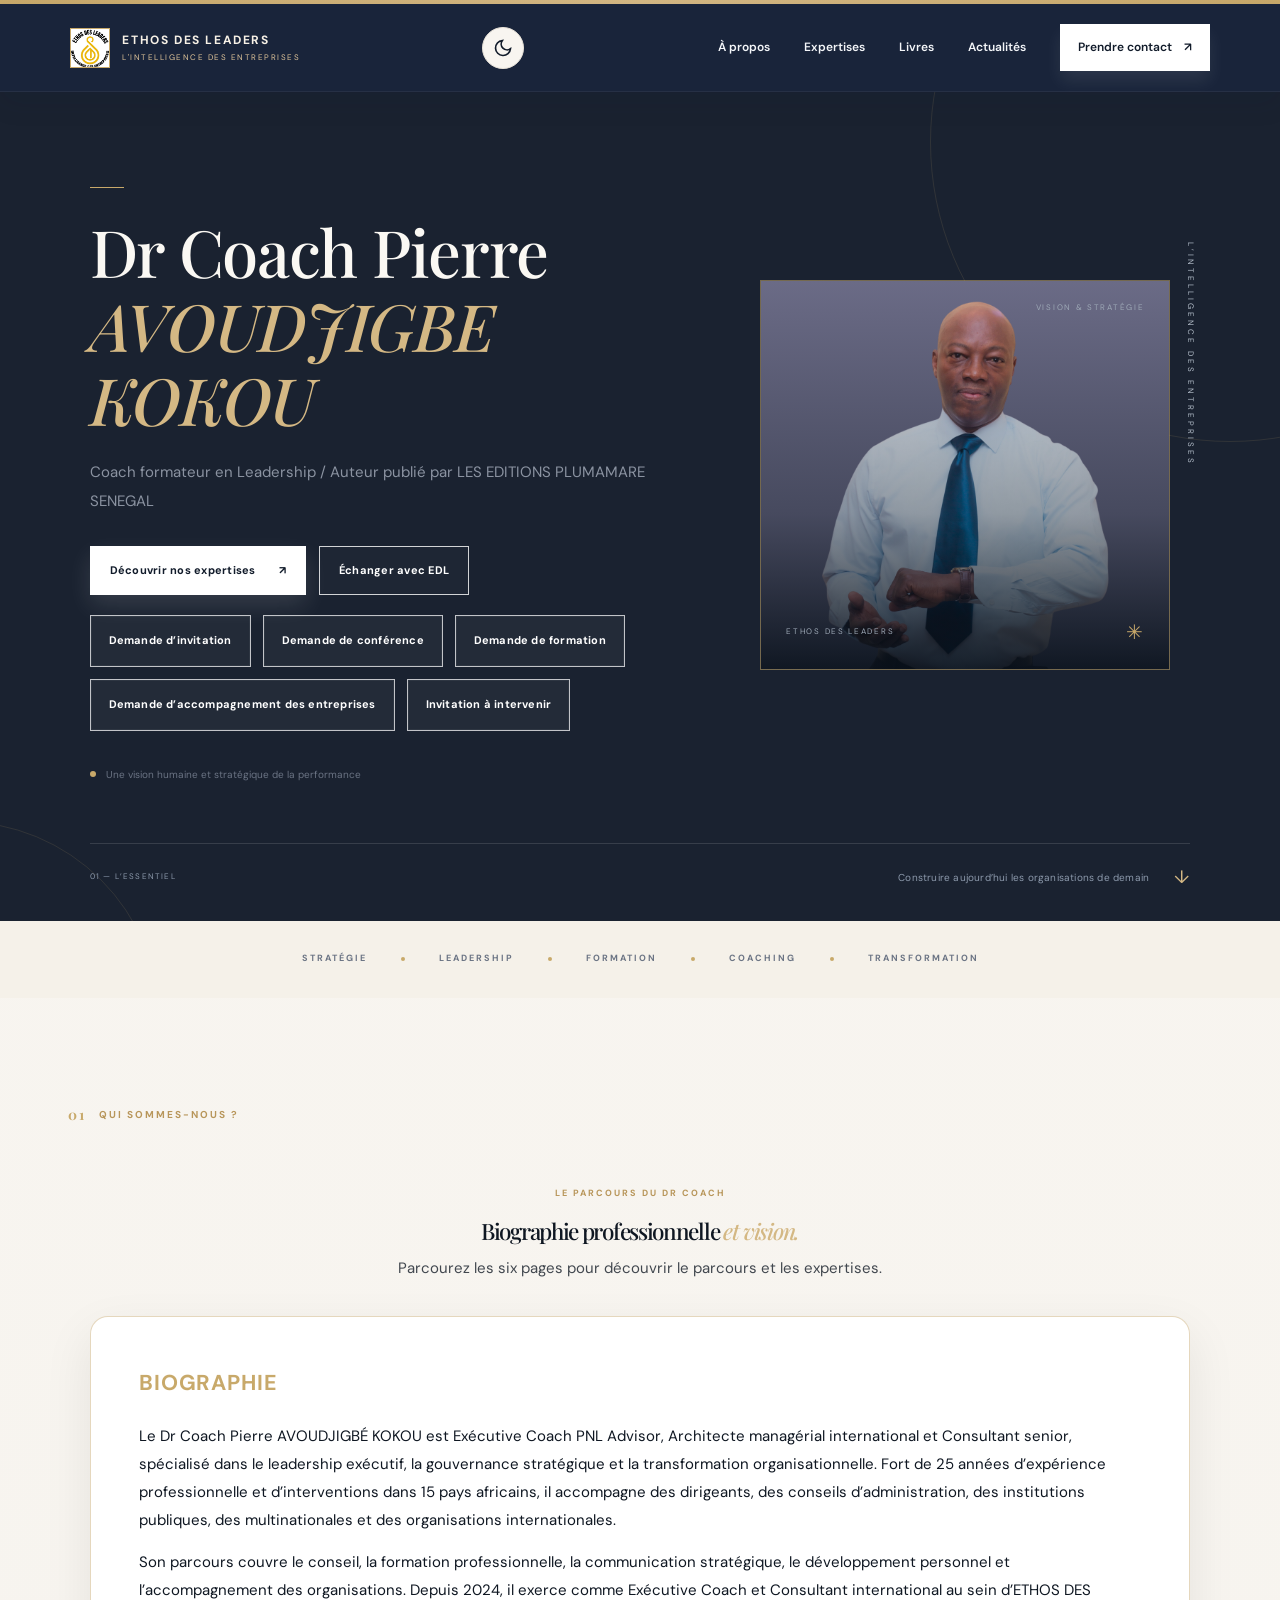
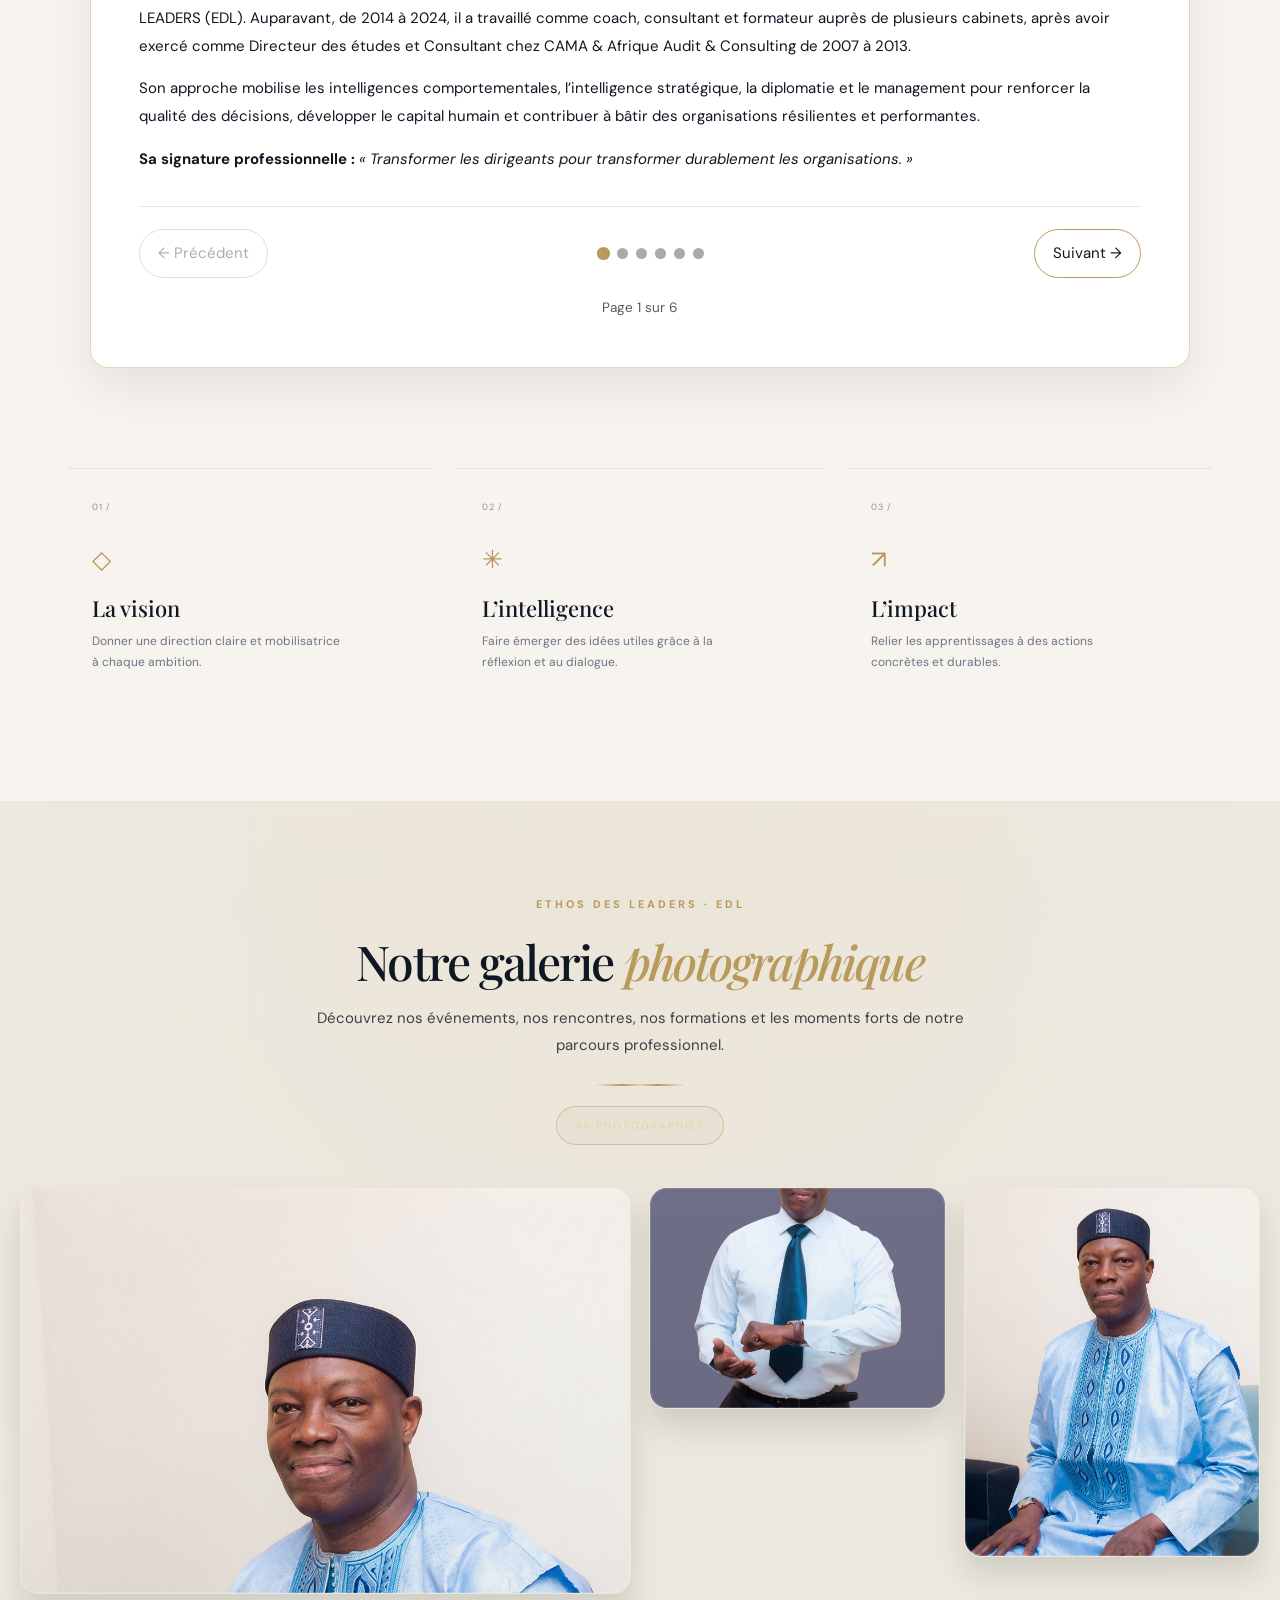
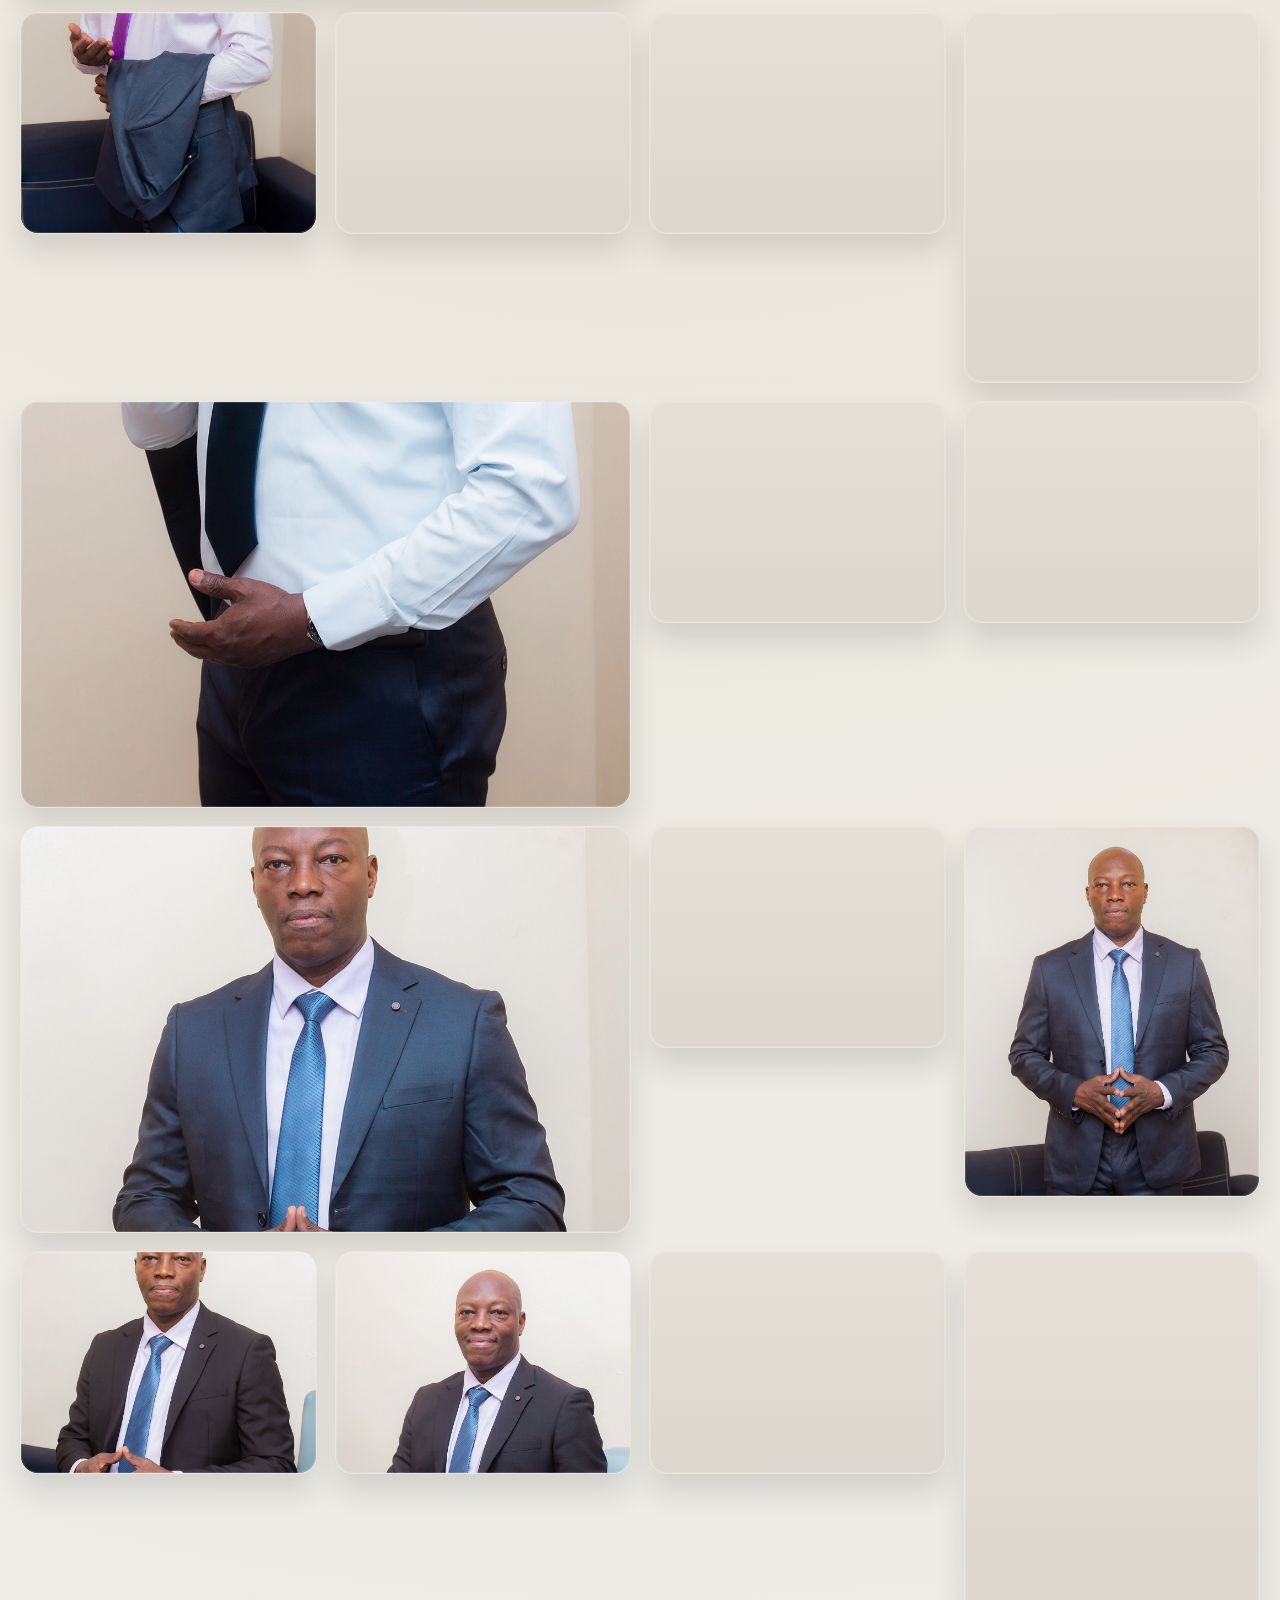
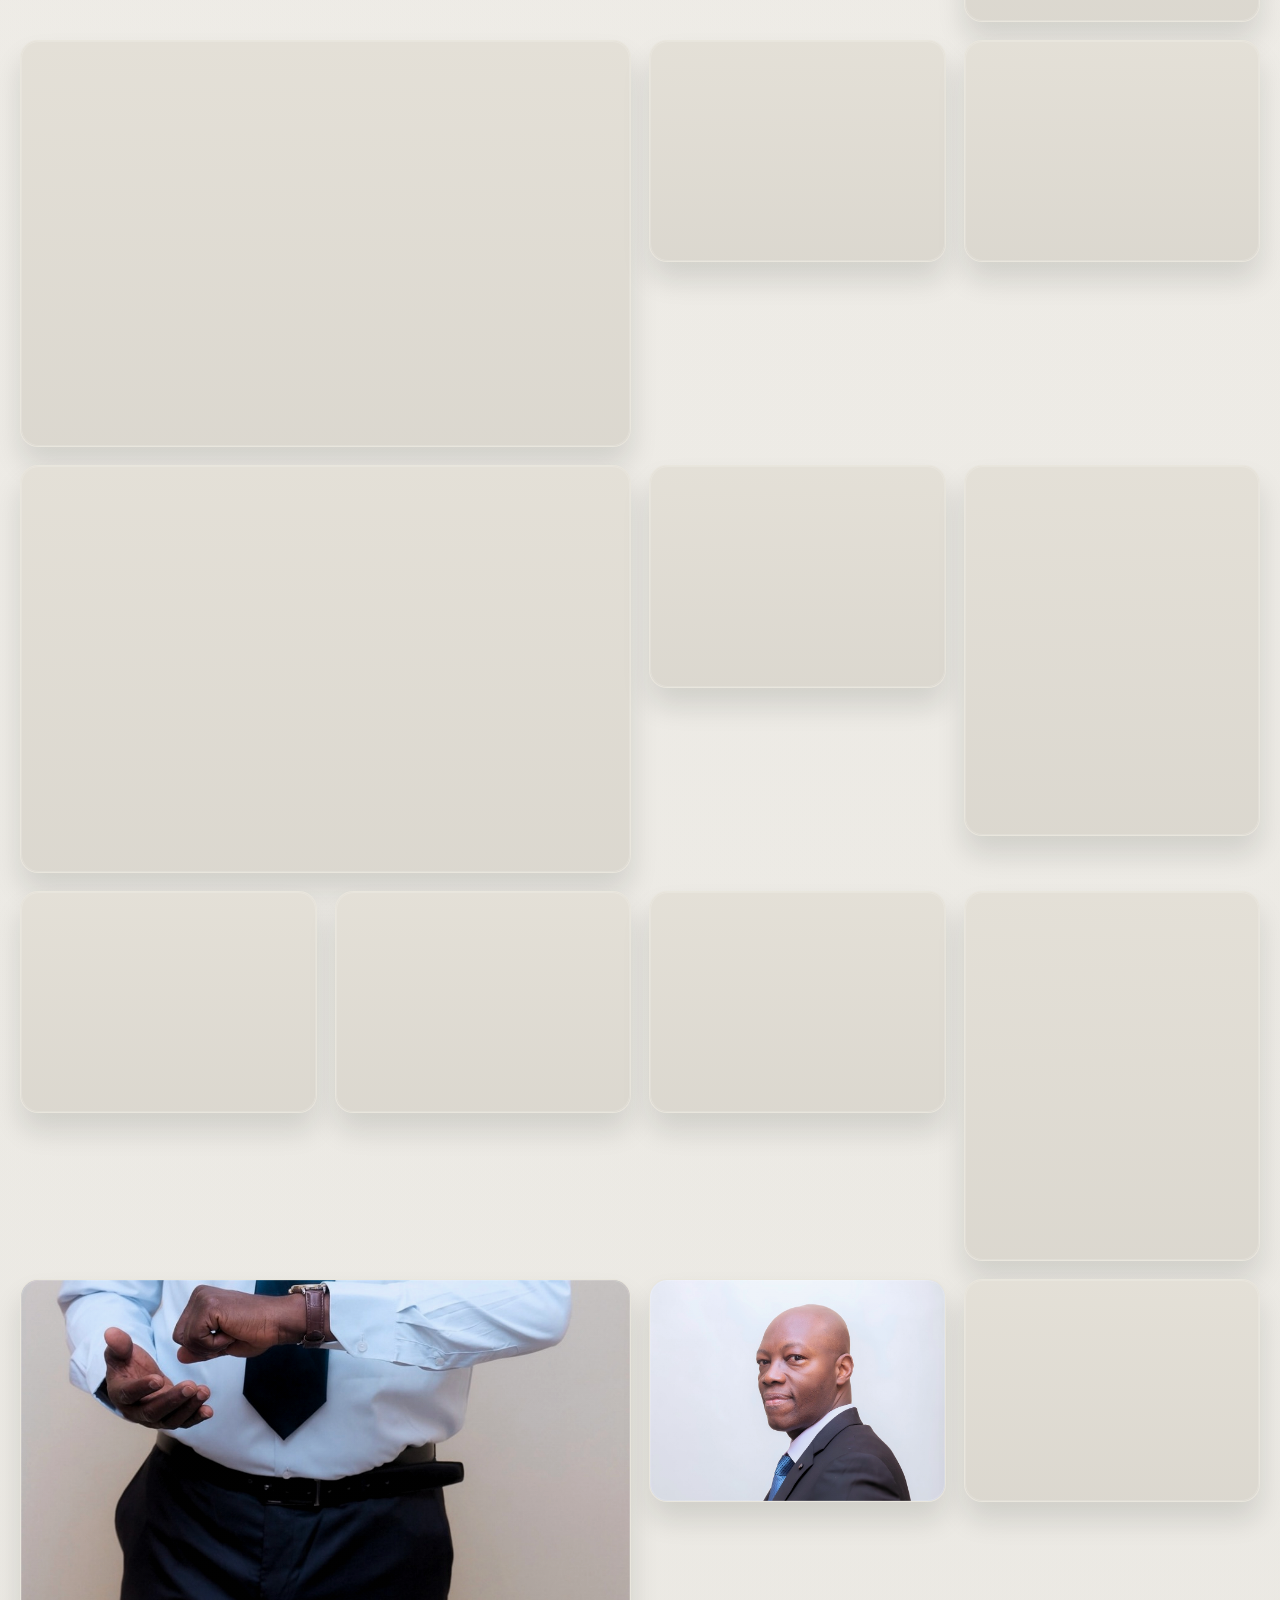
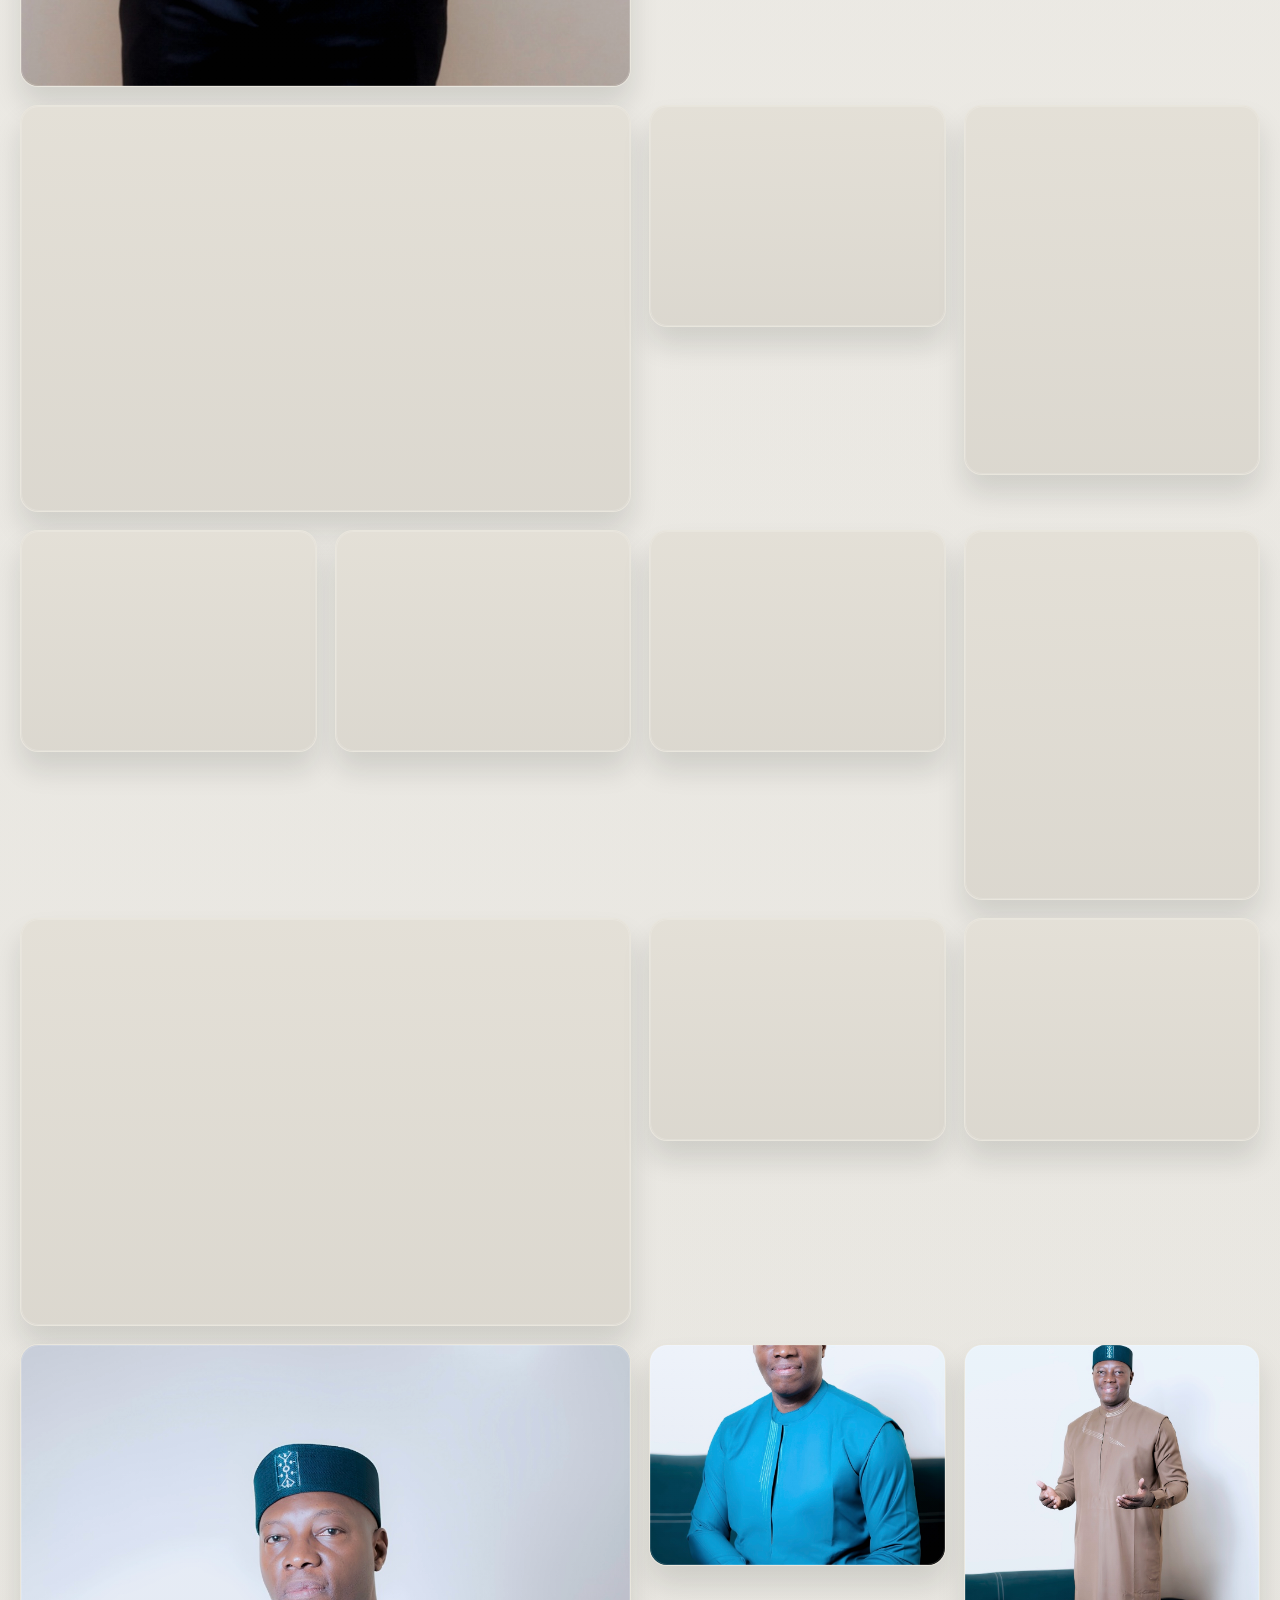
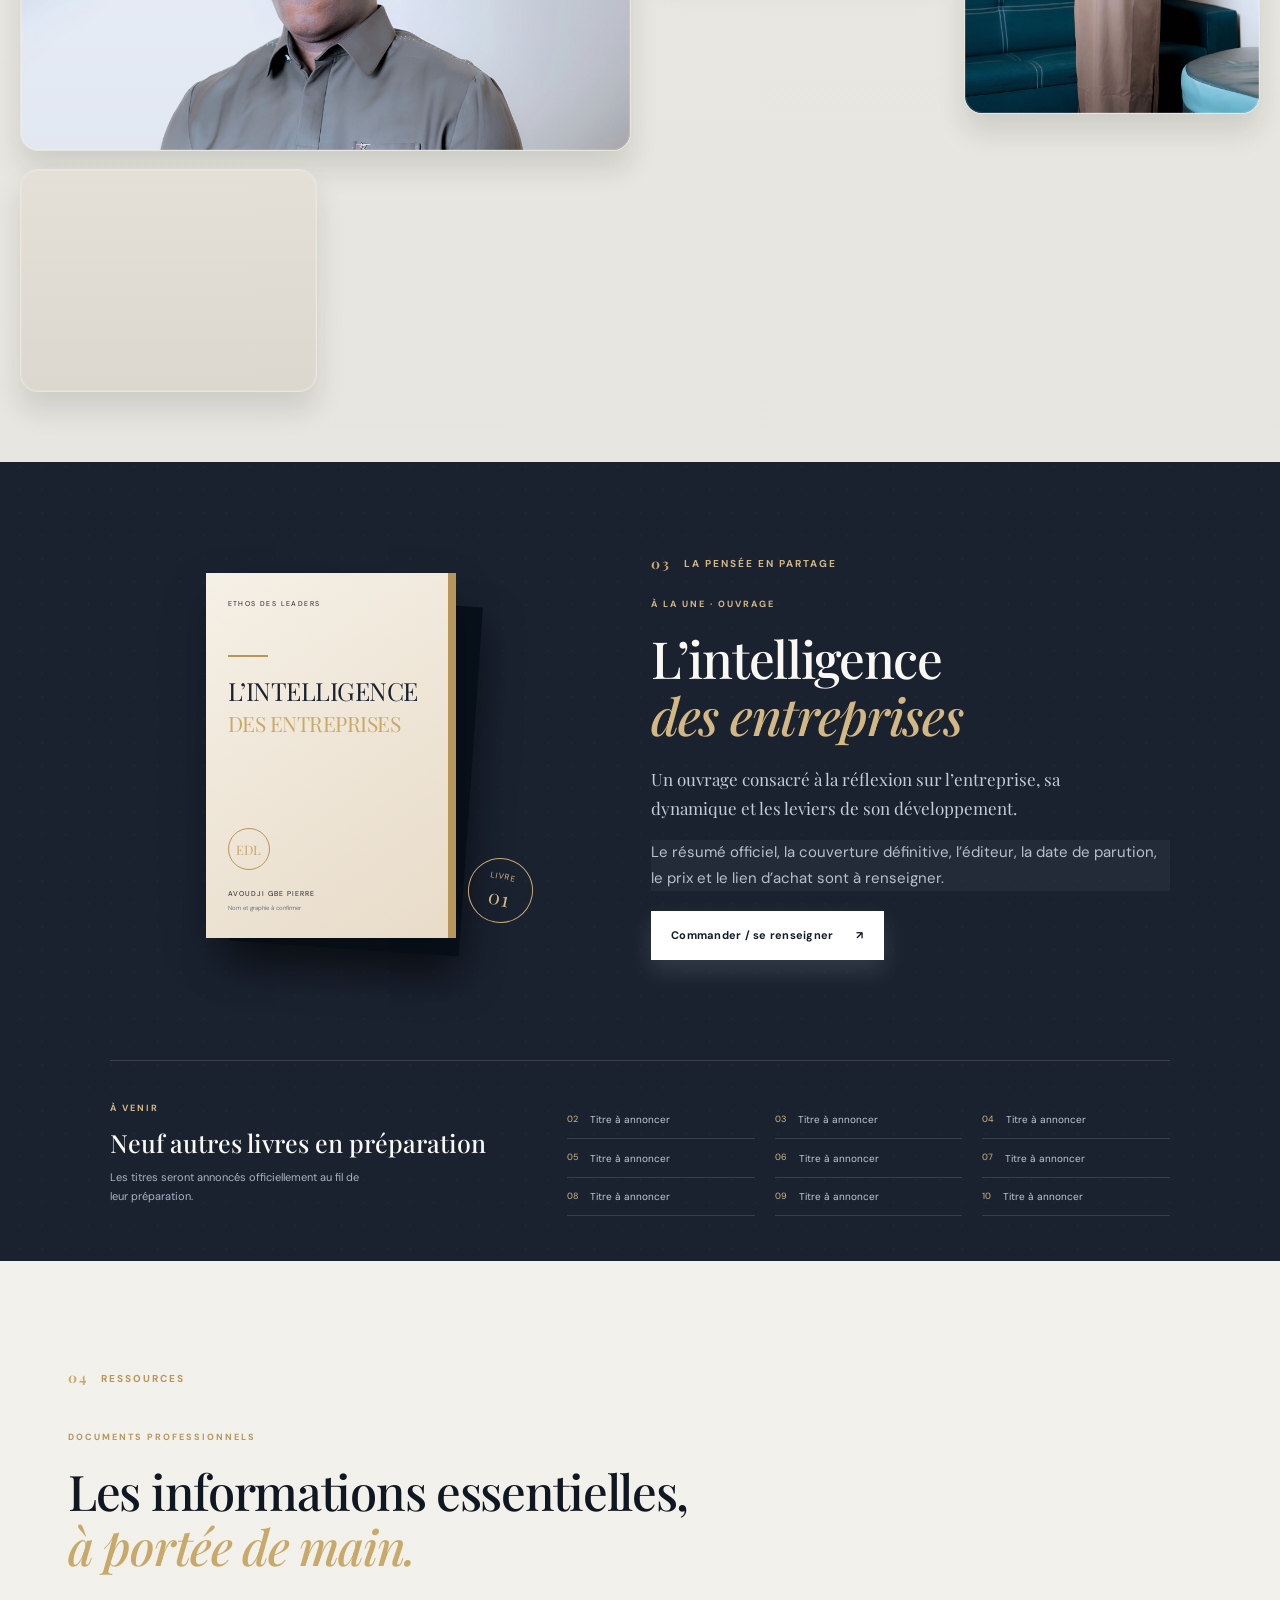
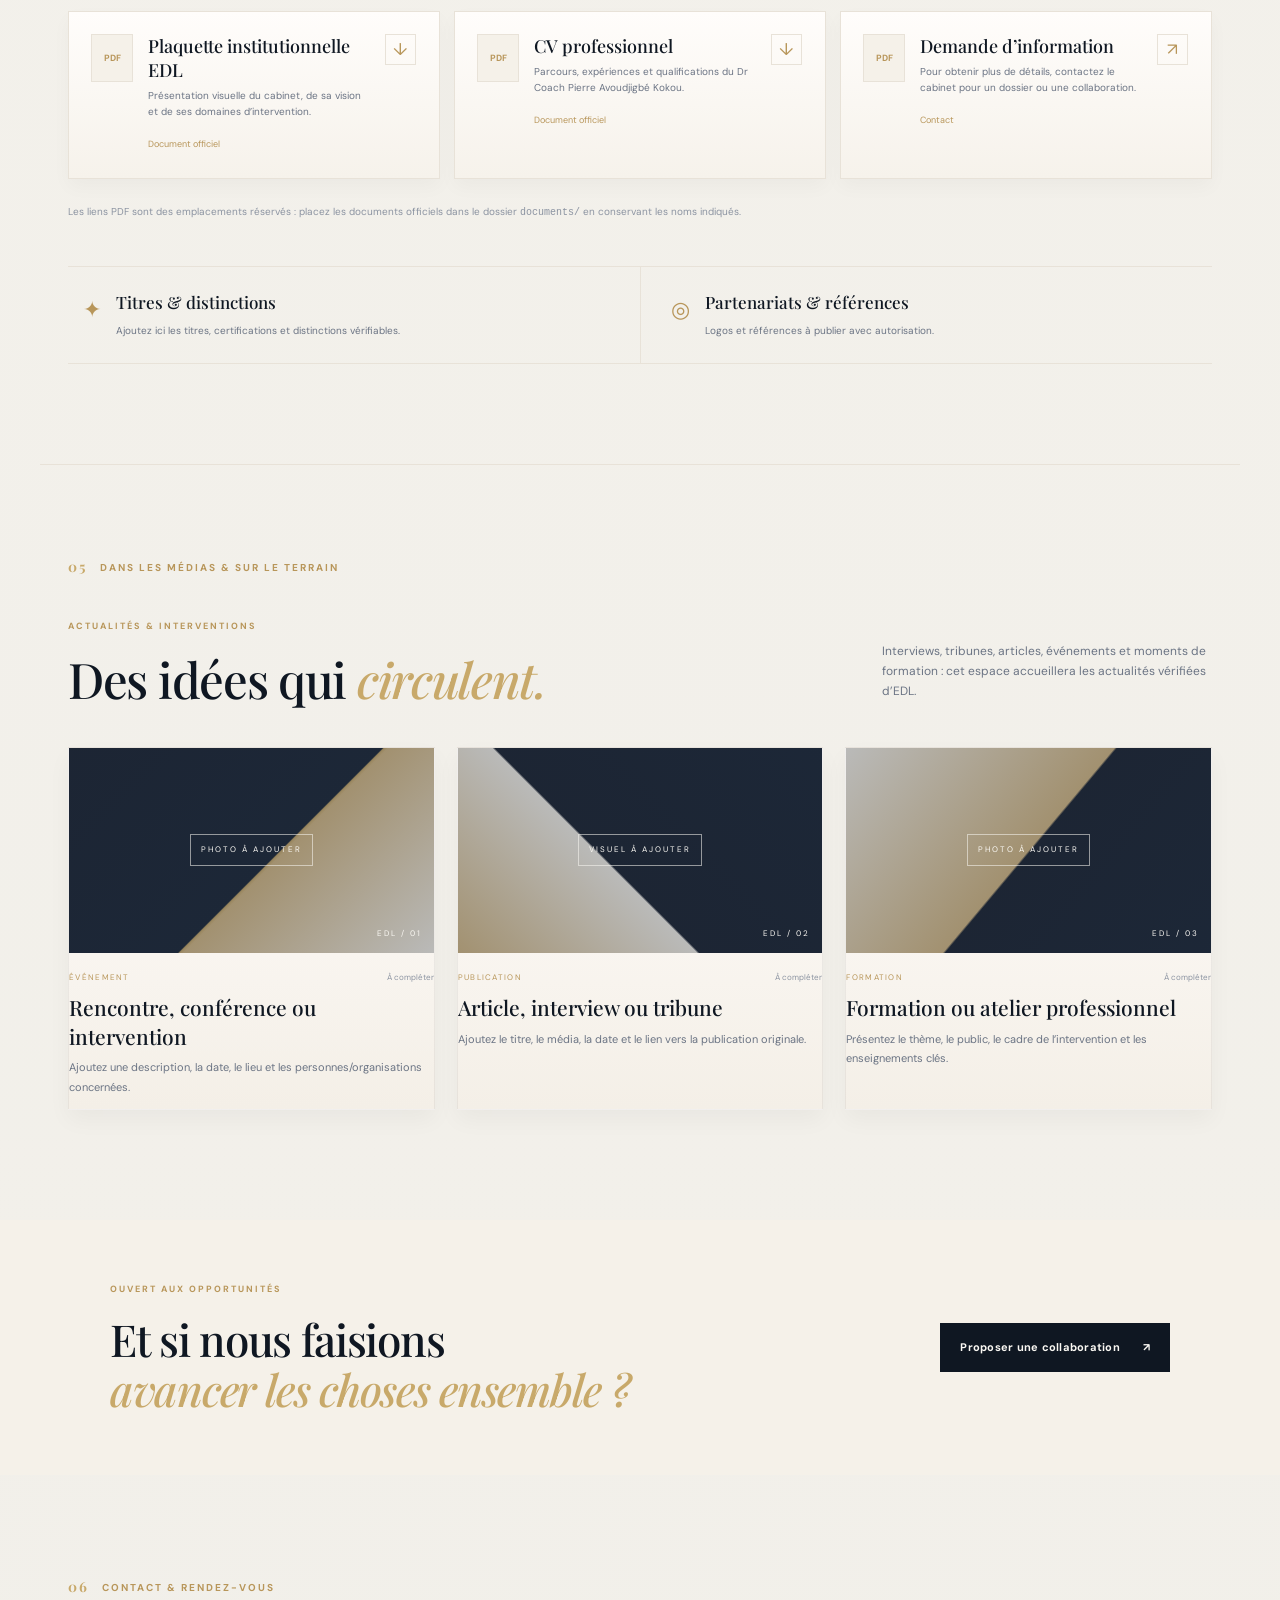
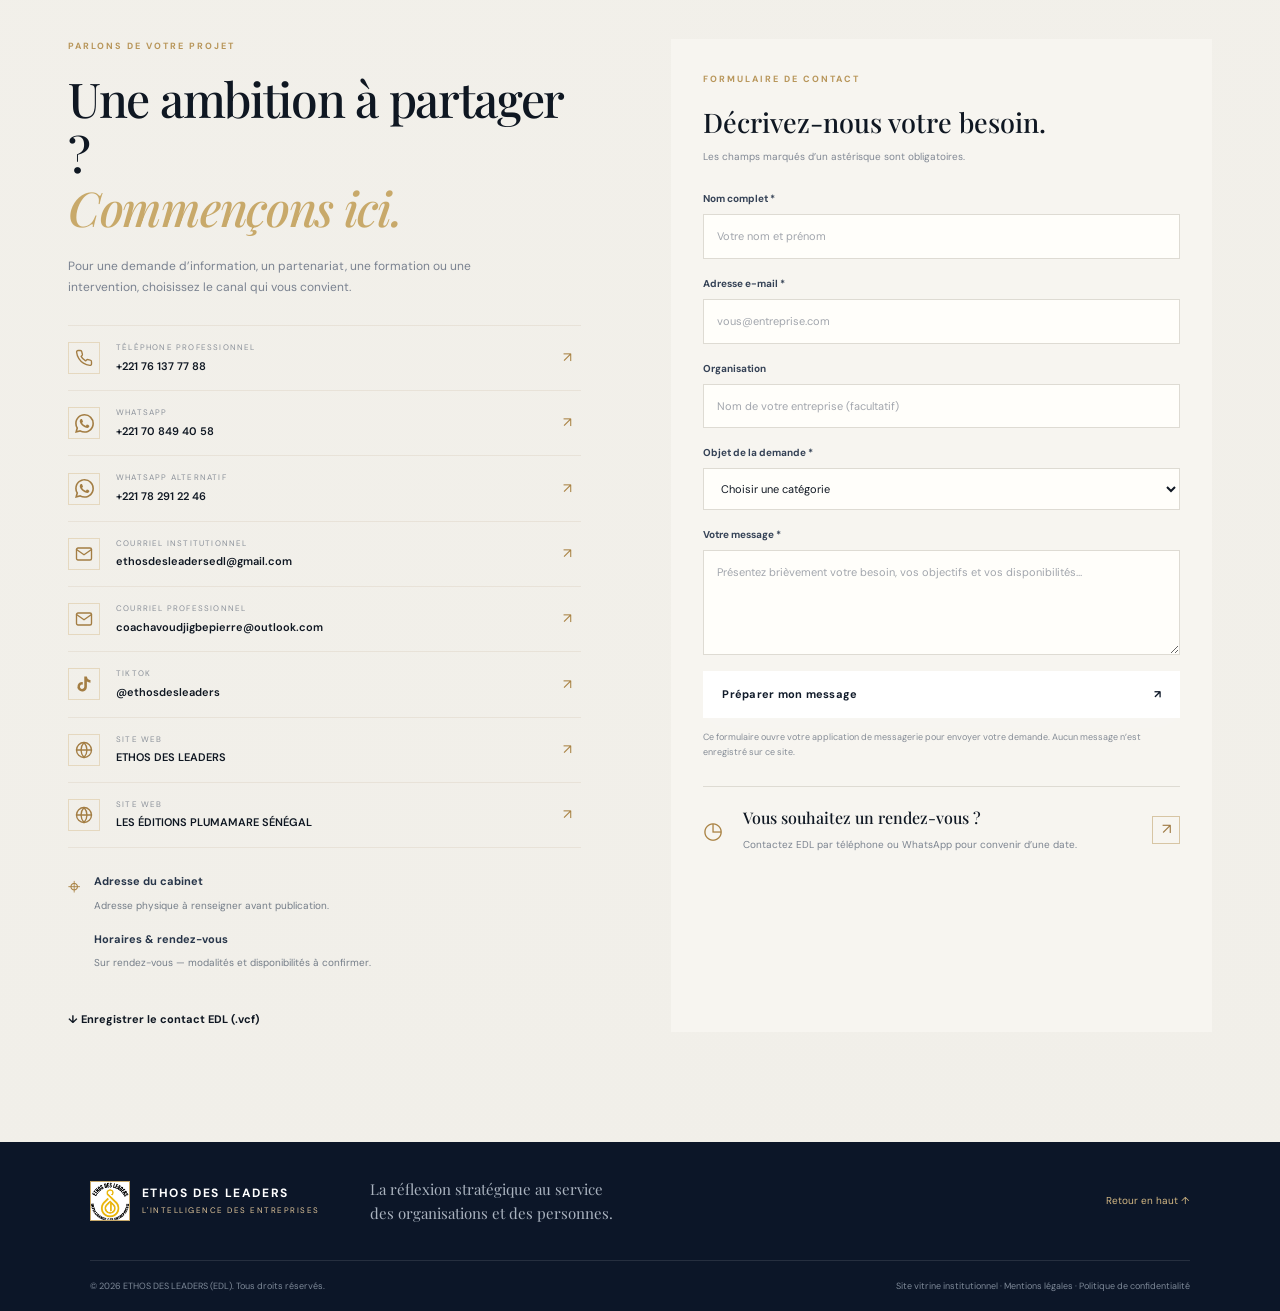
==== index.html @ b0e77e92 "Premier commit" ====
<!DOCTYPE html>
<html lang="fr">
<head>
  <meta charset="UTF-8">
  <meta name="viewport" content="width=device-width, initial-scale=1.0">
  <meta name="description" content="ETHOS DES LEADERS — L'Intelligence des Entreprises. Conseil stratégique, formation professionnelle, coaching leadership et accompagnement des organisations.">
  <meta name="theme-color" content="#101c32">
  <meta name="robots" content="index, follow">
  <link rel="canonical" href="https://ethosdesleaders.com/images/og-image.jpg">
  <title>ETHOS DES LEADERS | L'Intelligence des Entreprises</title>
  
  <!-- Open Graph -->
  <meta property="og:type" content="website">
  <meta property="og:url" content="https://ethosdeleaders.com/">
  <meta property="og:title" content="ETHOS DES LEADERS | L'Intelligence des Entreprises">
  <meta property="og:description" content="Conseil stratégique, formation, coaching leadership et transformation des organisations. Une vision humaine et stratégique de la performance.">
  <meta property="og:image" content="https://ethosdesleaders.com/images/og-image.jpg">
  <meta property="og:locale" content="fr_FR">
  <meta property="og:site_name" content="ETHOS DES LEADERS">
  
  <!-- Twitter Card -->
  <meta name="twitter:card" content="summary_large_image">
  <meta name="twitter:url" content="https://ethosdesleaders.com/">
  <meta name="twitter:title" content="ETHOS DES LEADERS | L'Intelligence des Entreprises">
  <meta name="twitter:description" content="Conseil stratégique, formation, coaching leadership et transformation des organisations.">
  <meta name="twitter:image" content="https://ethosdesleaders.com/images/og-image.jpg">
  
  <!-- JSON-LD Organization -->
  <script type="application/ld+json">
  {
    "@context": "https://schema.org",
    "@type": "ProfessionalService",
    "name": "ETHOS DES LEADERS",
    "alternateName": "EDL",
    "description": "Conseil stratégique, formation professionnelle, coaching leadership et accompagnement des organisations.",
    "url": "https://ethosdesleaders.com/",
    "logo": "https://ethosdesleaders.com/images/logo.png",
    "telephone": "+221761377788",
    "email": "ethosdesleadersedl@gmail.com",
    "address": {
      "@type": "PostalAddress",
      "addressCountry": "SN"
    },
    "sameAs": [
      "https://wa.me/221708494058",
      "https://wa.me/221782912246",
      "https://www.tiktok.com/@ethosdesleaders",
      "https://ethosdesleaders.com/",
      "https://plumamare.sn/"
    ],
    "priceRange": "€€",
    "serviceType": ["Conseil stratégique", "Formation professionnelle", "Coaching leadership", "Conférences"]
  }
  </script>
  
  <link rel="preconnect" href="https://fonts.googleapis.com">
  <link rel="preconnect" href="https://fonts.gstatic.com" crossorigin>
  <link href="https://fonts.googleapis.com/css2?family=DM+Sans:wght@400;500;600;700&family=Playfair+Display:wght@500;600;700&display=swap" rel="stylesheet">
  <link rel="stylesheet" href="style.css">
  <link rel="icon" type="image/svg+xml" href="data:image/svg+xml,<svg xmlns='http://www.w3.org/2000/svg' viewBox='0 0 100 100'><text y='.9em' font-size='90'>✳</text></svg>">
  <link rel="apple-touch-icon" href="images/apple-touch-icon.png">
  <link rel="manifest" href="manifest.json">
</head>
<body>
  <div class="topline"></div>
<header class="site-header">
    <a class="brand" href="#accueil" aria-label="ETHOS DES LEADERS, accueil">
      <span class="brand-mark" aria-hidden="true">
        <img src="images/imege 2.jpeg" alt="ETHOS DES LEADERS Logo" class="brand-logo">
      </span>
      <span class="brand-copy"><strong>ETHOS DES LEADERS</strong><small>L'INTELLIGENCE DES ENTREPRISES</small></span>
    </a>
    <button class="theme-toggle" id="themeToggle" aria-label="Activer le mode sombre" aria-pressed="false" title="Changer de thème">
      <svg class="icon-sun" width="20" height="20" viewBox="0 0 24 24" fill="none" stroke="currentColor" stroke-width="2" aria-hidden="true"><circle cx="12" cy="12" r="5"/><path d="M12 1v2M12 21v2M4.22 4.22l1.42 1.42M18.36 18.36l1.42 1.42M1 12h2M21 12h2M4.22 19.78l1.42-1.42M18.36 5.64l1.42-1.42"/></svg>
      <svg class="icon-moon" width="20" height="20" viewBox="0 0 24 24" fill="none" stroke="currentColor" stroke-width="2" aria-hidden="true"><path d="M21 12.79A9 9 0 1 1 11.21 3 7 7 0 0 0 21 12.79z"/></svg>
    </button>
    <button class="menu-toggle" id="menuToggle" aria-label="Ouvrir le menu" aria-expanded="false"><span></span><span></span><span></span></button>
    <nav class="main-nav" id="mainNav">
      <a href="#apropos">À propos</a><a href="#expertises">Expertises</a><a href="#livres">Livres</a><a href="#actualites">Actualités</a><a href="#contact" class="nav-cta">Prendre contact <span>↗</span></a>
    </nav>
  </header>

  <main>
    <section class="hero" id="accueil">
      <div class="hero-orb orb-one"></div><div class="hero-orb orb-two"></div>
      <div class="hero-grid">
        <div class="hero-copy reveal">
          <div class="eyebrow"><span class="eyebrow-line"></span></div>
          <h1>Dr Coach Pierre<br><em>AVOUDJIGBE KOKOU </em></h1>
          <p class="hero-intro">Coach formateur en Leadership / Auteur publié par LES EDITIONS PLUMAMARE SENEGAL</p>
          <div class="hero-actions">
            <a class="button button-gold" href="#expertises">Découvrir nos expertises <span>↗</span></a>
            <a class="button button-outline" href="#contact">Échanger avec EDL</a>
          </div>
          <div class="request-actions" aria-label="Demandes rapides">
            <a class="request-chip" href="#contact" data-inquiry="Demande d’invitation">Demande d’invitation</a>
            <a class="request-chip" href="#contact" data-inquiry="Demande de conférence">Demande de conférence</a>
            <a class="request-chip" href="#contact" data-inquiry="Demande de formation">Demande de formation</a>
            <a class="request-chip" href="#contact" data-inquiry="Demande d’accompagnement des entreprises">Demande d’accompagnement des entreprises</a>
            <a class="request-chip" href="#contact" data-inquiry="Invitation à intervenir lors d’un événement">Invitation à intervenir</a>
          </div>
          <div class="hero-note"><span class="note-dot"></span> Une vision humaine et stratégique de la performance</div>
        </div>
        <div class="hero-visual reveal">
          <div class="visual-frame">
            <div class="visual-top"><span></span><span>VISION & STRATÉGIE</span></div>
            <img src="images/hero-portrait.jpg" alt="Dr Coach Pierre AVOUDJIGBE KOKOU" class="visual-image-full" loading="lazy">
            <div class="visual-overlay">
              
            </div>
            <div class="visual-bottom"><span>ETHOS DES LEADERS</span><span class="gold-star">✳</span></div>
          </div>
          </div>
          <div class="visual-caption">L’INTELLIGENCE DES ENTREPRISES</div>
        </div>
      </div>
      <div class="hero-footer"><span>01 — L’ESSENTIEL</span><span>Construire aujourd’hui les organisations de demain</span><a href="#apropos" aria-label="Défiler vers À propos">↓</a></div>
    </section>

    <section class="trust-strip" aria-label="Domaines d'intervention">
      <span>STRATÉGIE</span><i></i><span>LEADERSHIP</span><i></i><span>FORMATION</span><i></i><span>COACHING</span><i></i><span>TRANSFORMATION</span>
    </section>

    
<div id="expertises" aria-hidden="true"></div>
    <section class="section about-section" id="apropos">

  <div class="section-kicker">
    <span>01</span> QUI SOMMES-NOUS ?
  </div>

  <div class="bio-carousel-wrap">

    <div class="bio-carousel-heading">
      <p class="overline">LE PARCOURS DU DR COACH</p>
      <h2>Biographie professionnelle <em>et vision.</em></h2>
      <p>Parcourez les six pages pour découvrir le parcours et les expertises.</p>
    </div>

    <div class="bio-carousel">

      <div class="bio-slides" id="bioSlides">

        <!-- PAGE 1 : BIOGRAPHIE -->
        <article class="bio-page active">

          <h3>BIOGRAPHIE</h3>

          <p>
            Le Dr Coach Pierre AVOUDJIGBÉ KOKOU est Exécutive Coach PNL Advisor,
            Architecte managérial international et Consultant senior, spécialisé
            dans le leadership exécutif, la gouvernance stratégique et la
            transformation organisationnelle. Fort de 25 années d’expérience
            professionnelle et d’interventions dans 15 pays africains, il
            accompagne des dirigeants, des conseils d’administration, des
            institutions publiques, des multinationales et des organisations
            internationales.
          </p>

          <p>
            Son parcours couvre le conseil, la formation professionnelle,
            la communication stratégique, le développement personnel et
            l’accompagnement des organisations. Depuis 2024, il exerce comme
            Exécutive Coach et Consultant international au sein d’ETHOS DES
            LEADERS (EDL). Auparavant, de 2014 à 2024, il a travaillé comme
            coach, consultant et formateur auprès de plusieurs cabinets,
            après avoir exercé comme Directeur des études et Consultant chez
            CAMA &amp; Afrique Audit &amp; Consulting de 2007 à 2013.
          </p>

          <p>
            Son approche mobilise les intelligences comportementales,
            l’intelligence stratégique, la diplomatie et le management pour
            renforcer la qualité des décisions, développer le capital humain
            et contribuer à bâtir des organisations résilientes et performantes.
          </p>

          <p>
            <strong>Sa signature professionnelle :</strong>
            <em>« Transformer les dirigeants pour transformer durablement les organisations. »</em>
          </p>

        </article>

        <!-- PAGE 2 : PARCOURS ET VISION -->
        <article class="bio-page" hidden>

          <h3> PARCOURS ET VISION</h3>

          <p>
            <strong>Parcours :</strong> conseil et intelligence des organisations
            (2001–2014) ; coaching, consulting et formation (2014–2024) ;
            Executive Coaching et conseil international chez EDL depuis 2024.
          </p>

          <p>
            <strong>Vision :</strong> contribuer à faire émerger des dirigeants
            et des organisations SMART, résilientes et performantes, capables
            de mobiliser l’intelligence humaine et stratégique au service
            d’une transformation durable.
          </p>

          <p>
            <strong>Mission :</strong> accompagner les dirigeants et les
            organisations par le coaching, la formation et le conseil afin
            de développer le leadership, la qualité des décisions, la cohésion
            collective et l’excellence opérationnelle.
          </p>

        </article>

        <!-- PAGE 3 : TITRES ET FORMATIONS -->
        <article class="bio-page" hidden>

          <h3>TITRES, FORMATIONS ET DISTINCTIONS</h3>

          <ul>
            <li>Docteur Honoris Causa en Diplomatie et Relations internationales.</li>
            <li>Coach PNL certifié ITCA — Praticien PNL, Classic Code et New Code.</li>
            <li>Licence professionnelle en coaching.</li>
            <li>Formation avancée en Coaching scientifique (CACMES Afrique).</li>
            <li>Formation en Personal Branding et Executive Image.</li>
            <li>Perfectionnement continu en leadership, diplomatie, communication,
              psychologie, management et accompagnement des organisations.</li>
          </ul>

        </article>

        <!-- PAGE 4 : IDENTITÉ EDL -->
        <article class="bio-page" hidden>

          <h3>IDENTITÉ INSTITUTIONNELLE EDL</h3>

          <p>
            <strong>Nom officiel :</strong> ETHOS DES LEADERS (EDL).
          </p>

          <p>
            <strong>Slogan :</strong> « L’Intelligence des Entreprises ».
          </p>

          <p>
            <strong>Positionnement :</strong> cabinet de coaching, de formation
            et d’accompagnement stratégique intervenant sur le leadership
            exécutif, la gouvernance, la transformation organisationnelle,
            la communication d’influence et le développement du capital humain.
          </p>

        </article>

        <!-- PAGE 5 : EXPERTISES -->
        <article class="bio-page" hidden>

          <h3>EXPERTISES, FORMATIONS ET COACHINGS</h3>

          <div class="expertises-list">
            <span>IDENTIA</span>
            <span>OMEGA</span>
            <span>ORION</span>
            <span>PHÉNIX</span>
            <span>EMPATHIA</span>
            <span>EQUINOX</span>
            <span>DIPLOMATIA</span>
            <span>ELOQUENCIA</span>
            <span>ACCUEILIA</span>
            <span>TITAN</span>
            <span>TALENTIA</span>
            <span>SYNERGIA</span>
            <span>TRIBUS</span>
            <span>AURORA</span>
            <span>NOVA</span>
            <span>EXPERIA</span>
            <span>MEDIAX</span>
            <span>PRESTANCIA</span>
            <span>CEREMONIA</span>
            <span>VISIONA</span>
            <span>ETHICA</span>
          </div>

          <p class="small-note">
            TRIBUS : Capital de Cohésion — du Team Building au Team Built !
          </p>

        </article>

        <!-- PAGE 6 : OUVRAGES -->
        <article class="bio-page" hidden>

          <h3>OUVRAGES</h3>

          <p>
            <strong>Ouvrage principal annoncé :</strong>
            « L’Intelligence des entreprises ».
          </p>

          <p>
            Cette rubrique pourra présenter la couverture du livre,
            son résumé, son sommaire, son éditeur, son ISBN, sa date
            de publication et son lien de commande.
          </p>

        </article>

      </div>

      <!-- NAVIGATION ENTRE LES PAGES -->
      <div class="bio-navigation">

        <button
          class="bio-nav-button"
          type="button"
          id="bioPrev"
          disabled>
          ← Précédent
        </button>

        <div
          class="bio-pagination"
          id="bioDots"
          aria-label="Choisir une page">
        </div>

        <button
          class="bio-nav-button bio-next"
          type="button"
          id="bioNext">
          Suivant →
        </button>

      </div>

      <p
        class="bio-page-count"
        id="bioPageCount"
        aria-live="polite">
        Page 1 sur 6
      </p>

    </div>
  </div>

  <!-- STYLE DE LA BIOGRAPHIE -->
  <style>
    .bio-carousel-wrap {
      width: 100%;
      max-width: 1100px;
      margin: 0 auto;
      padding: 20px 0;
    }

    .bio-carousel-heading {
      text-align: center;
      max-width: 760px;
      margin: 0 auto 34px;
    }

    .bio-carousel-heading h2 {
      margin: 10px 0 12px;
    }

    .bio-carousel-heading > p:last-child {
      opacity: 0.78;
    }

    .bio-carousel {
      width: 100%;
      box-sizing: border-box;
      border: 1px solid rgba(190, 155, 91, 0.4);
      border-radius: 18px;
      padding: clamp(22px, 4vw, 48px);
      background: var(--card-bg, #fff);
      box-shadow: 0 18px 50px rgba(0, 0, 0, 0.08);
    }

    .bio-slides {
      min-height: 250px;
    }

    .bio-page[hidden] {
      display: none !important;
    }

    .bio-page h3 {
      margin: 0 0 22px;
      color: var(--gold, #b99a5d);
      font-size: clamp(1.05rem, 2vw, 1.35rem);
      letter-spacing: 0.04em;
    }

    .bio-page p,
    .bio-page li {
      line-height: 1.85;
    }

    .bio-page ul {
      padding-left: 1.4rem;
    }

    .bio-page .expertises-list {
      display: flex;
      flex-wrap: wrap;
      gap: 10px;
      margin: 18px 0;
    }

    .bio-page .expertises-list span {
      padding: 8px 12px;
      border: 1px solid rgba(190, 155, 91, 0.4);
      border-radius: 30px;
      font-size: 0.85rem;
    }

    .bio-page .small-note {
      font-size: 0.9rem;
      opacity: 0.8;
    }

    .bio-navigation {
      display: flex;
      align-items: center;
      justify-content: space-between;
      gap: 16px;
      margin-top: 32px;
      padding-top: 22px;
      border-top: 1px solid rgba(190, 155, 91, 0.25);
    }

    .bio-nav-button {
      border: 1px solid #b99a5d;
      border-radius: 30px;
      padding: 11px 18px;
      background: transparent;
      color: inherit;
      font: inherit;
      cursor: pointer;
      white-space: nowrap;
    }

    .bio-nav-button:hover {
      background: rgba(190, 155, 91, 0.12);
    }

    .bio-nav-button:disabled {
      opacity: 0.35;
      cursor: not-allowed;
    }

    .bio-pagination {
      display: flex;
      justify-content: center;
      gap: 8px;
      flex-wrap: wrap;
    }

    .bio-dot {
      width: 11px;
      height: 11px;
      border: 0;
      border-radius: 50%;
      padding: 0;
      background: #aaa;
      cursor: pointer;
    }

    .bio-dot.active {
      background: #b99a5d;
      transform: scale(1.2);
    }

    .bio-page-count {
      text-align: center;
      font-size: 0.85rem;
      opacity: 0.7;
      margin: 18px 0 0;
    }

    @media (max-width: 600px) {
      .bio-navigation {
        flex-wrap: wrap;
        justify-content: center;
      }

      .bio-pagination {
        order: -1;
        width: 100%;
      }

      .bio-nav-button {
        flex: 1;
      }

      .bio-slides {
        min-height: 0;
      }
    }
  </style>

  <!-- FONCTIONNEMENT DES SIX PAGES -->
  <script>
    (() => {
      const container = document.getElementById("bioSlides");

      if (!container || container.dataset.carouselReady === "true") {
        return;
      }

      container.dataset.carouselReady = "true";

      const pages = Array.from(
        container.querySelectorAll(".bio-page")
      );

      const prev = document.getElementById("bioPrev");
      const next = document.getElementById("bioNext");
      const dots = document.getElementById("bioDots");
      const counter = document.getElementById("bioPageCount");

      if (!pages.length || !prev || !next || !dots || !counter) {
        return;
      }

      let current = 0;

      const dotButtons = pages.map((page, index) => {
        const dot = document.createElement("button");

        dot.type = "button";
        dot.className = "bio-dot";
        dot.setAttribute(
          "aria-label",
          "Afficher la page " + (index + 1)
        );

        dot.addEventListener("click", () => {
          showPage(index);
        });

        dots.appendChild(dot);

        return dot;
      });

      function showPage(index) {
        current = Math.max(
          0,
          Math.min(index, pages.length - 1)
        );

        pages.forEach((page, i) => {
          const active = i === current;

          page.hidden = !active;
          page.classList.toggle("active", active);
        });

        dotButtons.forEach((dot, i) => {
          dot.classList.toggle("active", i === current);

          if (i === current) {
            dot.setAttribute("aria-current", "page");
          } else {
            dot.removeAttribute("aria-current");
          }
        });

        prev.disabled = current === 0;
        next.disabled = current === pages.length - 1;

        counter.textContent =
          "Page " + (current + 1) + " sur " + pages.length;
      }

      prev.addEventListener("click", () => {
        showPage(current - 1);
      });

      next.addEventListener("click", () => {
        showPage(current + 1);
      });

      showPage(0);
    })();
  </script>

  <!-- LES TROIS PRINCIPES -->
  <div class="principles">

    <article class="principle reveal">
      <span class="principle-num">01 /</span>
      <div class="principle-icon">◇</div>
      <h3>La vision</h3>
      <p>Donner une direction claire et mobilisatrice à chaque ambition.</p>
    </article>

    <article class="principle reveal">
      <span class="principle-num">02 /</span>
      <div class="principle-icon">✳</div>
      <h3>L’intelligence</h3>
      <p>Faire émerger des idées utiles grâce à la réflexion et au dialogue.</p>
    </article>

    <article class="principle reveal">
      <span class="principle-num">03 /</span>
      <div class="principle-icon">↗</div>
      <h3>L’impact</h3>
      <p>Relier les apprentissages à des actions concrètes et durables.</p>
    </article>

  </div>

</section>


    
<!-- GALERIE OFFICIELLE ETHOS DES LEADERS -->
<section class="edl-gallery" id="galerie">

  <header class="edl-gallery-header">
    <span class="edl-gallery-kicker">ETHOS DES LEADERS · EDL</span>
    <h2>Notre galerie <em>photographique</em></h2>
    <p>
      Découvrez nos événements, nos rencontres, nos formations
      et les moments forts de notre parcours professionnel.
    </p>
    <div class="edl-gallery-decoration"></div>
    <span class="edl-gallery-total">46 PHOTOGRAPHIES</span>
  </header>

  <!-- Les 46 photos seront affichées ici automatiquement -->
  <div class="edl-gallery-grid" id="edlGalleryGrid"></div>

  <!-- Fenêtre pour agrandir une photo -->
  <div class="edl-gallery-lightbox" id="edlLightbox"
       aria-hidden="true">

    <button type="button" id="edlClose"
            class="edl-gallery-close" aria-label="Fermer">×</button>

    <button type="button" id="edlPrevious"
            class="edl-gallery-arrow" aria-label="Photo précédente">‹</button>

    <div class="edl-gallery-view">
      <img id="edlLargeImage" src="" alt="">
      <p id="edlLargeCaption"></p>
      <span id="edlLargeCounter"></span>
    </div>

    <button type="button" id="edlNext"
            class="edl-gallery-arrow" aria-label="Photo suivante">›</button>

  </div>

</section>

<style>
  .edl-gallery {
    --edl-gold: #b99a5d;
    --edl-gold-soft: #e7d4a1;
    --edl-ink: #111111;
    --edl-panel: rgba(255, 255, 255, 0.04);
    padding: 90px 0 70px;
    width: 100%;
    background:
      radial-gradient(circle at top, rgba(185, 154, 93, 0.12), transparent 40%),
      linear-gradient(180deg, rgba(16, 20, 17, 0.02) 0%, rgba(16, 20, 17, 0.05) 100%);
  }

  .edl-gallery-header {
    max-width: 760px;
    padding: 0 20px;
    margin: 0 auto 42px;
    text-align: center;
  }

  .edl-gallery-kicker {
    display: inline-block;
    color: var(--edl-gold);
    font-size: 11px;
    font-weight: 700;
    letter-spacing: 3px;
    text-transform: uppercase;
  }

  .edl-gallery-header h2 {
    margin: 18px 0 16px;
    font-size: clamp(30px, 5vw, 48px);
    letter-spacing: -0.04em;
  }

  .edl-gallery-header h2 em {
    color: var(--edl-gold);
  }

  .edl-gallery-header p {
    line-height: 1.8;
    opacity: 0.8;
    max-width: 680px;
    margin: 0 auto;
  }

  .edl-gallery-decoration {
    height: 2px;
    width: 90px;
    margin: 25px auto 20px;
    background: linear-gradient(90deg, transparent 0%, var(--edl-gold) 30%, var(--edl-gold-soft) 50%, var(--edl-gold) 70%, transparent 100%);
    border-radius: 999px;
  }

  .edl-gallery-total {
    display: inline-block;
    padding: 10px 18px;
    border: 1px solid rgba(185, 154, 93, 0.45);
    border-radius: 999px;
    font-size: 10px;
    letter-spacing: 2px;
    background: rgba(185, 154, 93, 0.06);
    color: var(--edl-gold-soft);
  }

  .edl-gallery-grid {
    display: grid;
    grid-template-columns: repeat(4, minmax(0, 1fr));
    gap: 18px;
    max-width: 1280px;
    margin: 0 auto;
    padding: 0 20px;
    grid-auto-flow: dense;
  }

  .edl-gallery-card {
    position: relative;
    aspect-ratio: 4 / 3;
    overflow: hidden;
    padding: 0;
    border: 1px solid rgba(255, 255, 255, 0.06);
    border-radius: 18px;
    background: #e8e4db;
    cursor: pointer;
    text-align: left;
    box-shadow: 0 18px 28px rgba(15, 22, 18, 0.12);
    transition: transform 0.3s ease, box-shadow 0.3s ease, border-color 0.3s ease;
  }

  .edl-gallery-card--feature {
    grid-column: span 2;
    aspect-ratio: 1.5 / 1;
  }

  .edl-gallery-card--tall {
    aspect-ratio: 4 / 5;
  }

  .edl-gallery-card:hover {
    transform: translateY(-5px);
    box-shadow: 0 22px 36px rgba(15, 22, 18, 0.18);
    border-color: rgba(185, 154, 93, 0.55);
  }

  .edl-gallery-card img {
    display: block;
    width: 100%;
    height: 100%;
    object-fit: cover;
    object-position: center top;
    transition: transform .6s ease, filter .3s ease;
    filter: saturate(0.9) contrast(1.04);
  }

  .edl-gallery-card:hover img {
    transform: scale(1.08);
    filter: saturate(1.05) contrast(1.08);
  }

  .edl-gallery-card::before {
    content: "";
    position: absolute;
    inset: 0;
    z-index: 1;
    background: linear-gradient(180deg, rgba(17,17,17,0.02) 0%, rgba(17,17,17,0.06) 100%);
    pointer-events: none;
  }

  .edl-gallery-card::after {
    content: "";
    position: absolute;
    inset: 0;
    border-radius: inherit;
    border: 1px solid rgba(255,255,255,0.15);
    pointer-events: none;
    z-index: 2;
  }

  .edl-gallery-card-caption {
    display: none;
  }

  .edl-gallery-lightbox {
    position: fixed;
    inset: 0;
    z-index: 99999;
    display: none;
    align-items: center;
    justify-content: center;
    gap: 18px;
    padding: 72px 24px 28px;
    background: rgba(7, 10, 9, 0.9);
    backdrop-filter: blur(8px);
    box-sizing: border-box;
  }

  .edl-gallery-lightbox.is-open {
    display: flex;
  }

  .edl-gallery-view {
    max-width: 86%;
    text-align: center;
    padding: 14px 14px 12px;
    border-radius: 22px;
    background: rgba(255,255,255,0.03);
    border: 1px solid rgba(255,255,255,0.08);
    box-shadow: 0 28px 60px rgba(0,0,0,0.36);
  }

  .edl-gallery-view img {
    display: block;
    max-width: 100%;
    max-height: 76vh;
    margin: auto;
    object-fit: contain;
    border-radius: 14px;
  }

  .edl-gallery-view p {
    color: white;
    margin: 15px 0 6px;
    font-size: 0.98rem;
  }

  .edl-gallery-view span {
    color: #e5c987;
    font-size: 12px;
    letter-spacing: 1.4px;
  }

  .edl-gallery-close,
  .edl-gallery-arrow {
    flex: 0 0 auto;
    color: white;
    background: rgba(255,255,255,.08);
    border: 1px solid rgba(255,255,255,.3);
    cursor: pointer;
    transition: transform 0.2s ease, background 0.2s ease, border-color 0.2s ease;
  }

  .edl-gallery-close:hover,
  .edl-gallery-arrow:hover {
    transform: scale(1.05);
    background: rgba(185, 154, 93, 0.18);
    border-color: rgba(185, 154, 93, 0.7);
  }

  .edl-gallery-close {
    position: absolute;
    right: 24px;
    top: 18px;
    width: 44px;
    height: 44px;
    border-radius: 50%;
    font-size: 30px;
    line-height: 1;
  }

  .edl-gallery-arrow {
    width: 48px;
    height: 48px;
    border-radius: 50%;
    font-size: 30px;
    line-height: 1;
  }

  @media (max-width: 900px) {
    .edl-gallery-grid {
      grid-template-columns: repeat(3, minmax(0, 1fr));
      gap: 10px;
    }
  }

  @media (max-width: 600px) {
    .edl-gallery {
      padding: 45px 0;
    }

    .edl-gallery-grid {
      grid-template-columns: repeat(2, minmax(0, 1fr));
      gap: 8px;
    }

    .edl-gallery-card-caption {
      left: 8px;
      right: 8px;
      bottom: 8px;
      font-size: 10px;
    }

    .edl-gallery-lightbox {
      gap: 7px;
      padding: 60px 8px 20px;
    }

    .edl-gallery-arrow {
      width: 32px;
      height: 38px;
      font-size: 23px;
    }

    .edl-gallery-view {
      max-width: calc(100% - 75px);
    }

    .edl-gallery-view img {
      max-height: 70vh;
    }
  }
</style>

<script>
(() => {
  const grid = document.getElementById("edlGalleryGrid");
  const lightbox = document.getElementById("edlLightbox");

  if (!grid || !lightbox || grid.dataset.initialized) return;
  grid.dataset.initialized = "true";

  const imageFiles = [
    "image 3.jpeg",
    "IMG_5232.PNG",
    "IMG_5243.JPG.jpeg",
    "IMG_5244.JPG.jpeg",
    "IMG_5245.JPG.jpeg",
    "IMG_5246.JPG.jpeg",
    "IMG_5247.JPG.jpeg",
    "IMG_5248.JPG.jpeg",
    "IMG_5249.JPG.jpeg",
    "IMG_5250.JPG.jpeg",
    "IMG_5252.JPG.jpeg",
    "IMG_5253.JPG.jpeg",
    "IMG_5254.JPG.jpeg",
    "IMG_5256.JPG.jpeg",
    "IMG_5258.JPG.jpeg",
    "IMG_5259.JPG.jpeg",
    "IMG_5260.JPG.jpeg",
    "IMG_5261.JPG.jpeg",
    "IMG_5263.JPG.jpeg",
    "IMG_5266.JPG.jpeg",
    "IMG_5267.JPG.jpeg",
    "IMG_5269.JPG.jpeg",
    "IMG_5271.JPG.jpeg",
    "IMG_5272.JPG.jpeg",
    "IMG_5274.JPG.jpeg",
    "IMG_5275.JPG.jpeg",
    "IMG_5276.JPG.jpeg",
    "IMG_5320.PNG",
    "IMG_5322.PNG",
    "IMG_5323.PNG",
    "IMG_5324.PNG",
    "IMG_5325.PNG",
    "IMG_5326.PNG",
    "IMG_5327.PNG",
    "IMG_5328.PNG",
    "IMG_5329.PNG",
    "IMG_5330.PNG",
    "IMG_5331.PNG",
    "IMG_5332.PNG",
    "IMG_5333.PNG",
    "IMG_5334.PNG",
    "IMG_5335.PNG",
    "IMG_5336.PNG",
    "IMG_5337.PNG"
  ];

  const photos = imageFiles.map((fileName, index) => ({
    src: `images/${fileName}`,
    title: fileName
      .replace(/\.[^/.]+$/, "")
      .replace(/[_-]+/g, " ")
      .replace(/\s+/g, " ")
      .trim() || `Photo ${index + 1}`
  }));

  let current = 0;

  const largeImage = document.getElementById("edlLargeImage");
  const largeCaption = document.getElementById("edlLargeCaption");
  const largeCounter = document.getElementById("edlLargeCounter");

  function showPhoto(index) {
    current = (index + photos.length) % photos.length;
    const photo = photos[current];

    largeImage.src = photo.src;
    largeImage.alt = photo.title;
    largeCaption.textContent = photo.title;
    largeCounter.textContent =
      `Photo ${current + 1} sur ${photos.length}`;

    lightbox.classList.add("is-open");
    lightbox.setAttribute("aria-hidden", "false");
    document.body.style.overflow = "hidden";
  }

  photos.forEach((photo, index) => {
    const button = document.createElement("button");
    button.type = "button";
    button.className = "edl-gallery-card";

    const layoutPattern = [
      "feature",
      "regular",
      "tall",
      "regular",
      "regular",
      "regular",
      "tall",
      "feature",
      "regular",
      "regular",
      "feature",
      "regular",
      "tall",
      "regular",
      "regular",
      "regular",
      "tall",
      "feature",
      "regular",
      "regular"
    ];

    const layoutType = layoutPattern[index % layoutPattern.length];
    if (layoutType === "feature") {
      button.classList.add("edl-gallery-card--feature");
    }
    if (layoutType === "tall") {
      button.classList.add("edl-gallery-card--tall");
    }

    button.setAttribute("aria-label", "Agrandir : " + photo.title);

    const img = document.createElement("img");
    img.src = photo.src;
    img.alt = photo.title;
    img.loading = index < 8 ? "eager" : "lazy";
    img.decoding = "async";
    img.style.objectPosition =
      index % 4 === 0 ? "center top" :
      index % 4 === 1 ? "center center" :
      index % 4 === 2 ? "center 20%" : "center bottom";

    button.appendChild(img);

    button.addEventListener("click", () => showPhoto(index));
    grid.appendChild(button);
  });

  function closePhoto() {
    lightbox.classList.remove("is-open");
    lightbox.setAttribute("aria-hidden", "true");
    document.body.style.overflow = "";
  }

  document.getElementById("edlClose").addEventListener("click", closePhoto);
  document.getElementById("edlPrevious").addEventListener("click", () => showPhoto(current - 1));
  document.getElementById("edlNext").addEventListener("click", () => showPhoto(current + 1));

  lightbox.addEventListener("click", event => {
    if (event.target === lightbox) closePhoto();
  });

  document.addEventListener("keydown", event => {
    if (!lightbox.classList.contains("is-open")) return;

    if (event.key === "Escape") closePhoto();
    if (event.key === "ArrowLeft") showPhoto(current - 1);
    if (event.key === "ArrowRight") showPhoto(current + 1);
  });
})();
</script>


    <section class="book-section" id="livres">
      <div class="book-pattern"></div>
      <div class="book-layout">
        <div class="book-art reveal" aria-label="Illustration graphique du livre"><div class="book-shadow"></div><div class="book-cover"><div class="book-brand">ETHOS DES LEADERS</div><div class="book-lines"></div><div class="book-title">L’INTELLIGENCE<br><em>DES ENTREPRISES</em></div><div class="book-emblem">EDL</div><div class="book-author">AVOUDJI GBE PIERRE <small>Nom et graphie à confirmer</small></div></div><div class="book-stamp">LIVRE<br><span>01</span></div></div>
        <div class="book-copy reveal"><div class="section-kicker light"><span>03</span> LA PENSÉE EN PARTAGE</div><p class="overline">À LA UNE · OUVRAGE</p><h2>L’intelligence<br><em>des entreprises</em></h2><p class="book-description">Un ouvrage consacré à la réflexion sur l’entreprise, sa dynamique et les leviers de son développement.</p><p class="placeholder-note dark-note">Le résumé officiel, la couverture définitive, l’éditeur, la date de parution, le prix et le lien d’achat sont à renseigner.</p><a href="#contact" class="button button-gold" data-inquiry="Demande d’achat du livre pour une organisation">Commander / se renseigner <span>↗</span></a></div>
      </div>
      <div class="upcoming">
        <div><p class="overline">À VENIR</p><h3>Neuf autres livres en préparation</h3><p>Les titres seront annoncés officiellement au fil de leur préparation.</p></div>
        <div class="upcoming-grid">
          <div><span>02</span><p>Titre à annoncer</p></div><div><span>03</span><p>Titre à annoncer</p></div><div><span>04</span><p>Titre à annoncer</p></div><div><span>05</span><p>Titre à annoncer</p></div><div><span>06</span><p>Titre à annoncer</p></div><div><span>07</span><p>Titre à annoncer</p></div><div><span>08</span><p>Titre à annoncer</p></div><div><span>09</span><p>Titre à annoncer</p></div><div><span>10</span><p>Titre à annoncer</p></div>
        </div>
      </div>
    </section>

    <section class="section resources-section">
      <div class="section-kicker"><span>04</span> RESSOURCES</div>
      <div class="section-heading reveal"><p class="overline">DOCUMENTS PROFESSIONNELS</p><h2>Les informations essentielles,<br><em>à portée de main.</em></h2></div>
      <div class="resource-grid">
        <article class="resource-card reveal"><div class="resource-icon">PDF</div><div><h3>Plaquette institutionnelle EDL</h3><p>Présentation visuelle du cabinet, de sa vision et de ses domaines d’intervention.</p><span class="resource-status">Document officiel</span></div><a href="documents/PLAQUETTE%20EDL%20print%20.pdf" class="download-link" download aria-label="Télécharger la plaquette institutionnelle EDL">↓</a></article>
        <article class="resource-card reveal"><div class="resource-icon">PDF</div><div><h3>CV professionnel</h3><p>Parcours, expériences et qualifications du Dr Coach Pierre Avoudjigbé Kokou.</p><span class="resource-status">Document officiel</span></div><a href="documents/CV%20DR%20COACH%20PIERRE%20AVOUDJIGB%C3%89%20KOKOU%20AO%C3%9CT%202026.pdf" class="download-link" download aria-label="Télécharger le CV professionnel">↓</a></article>
        <article class="resource-card reveal"><div class="resource-icon">PDF</div><div><h3>Demande d’information</h3><p>Pour obtenir plus de détails, contactez le cabinet pour un dossier ou une collaboration.</p><span class="resource-status">Contact</span></div><a href="#contact" class="download-link" aria-label="Contacter ETHOS DES LEADERS">↗</a></article>
      </div>
      <p class="section-footnote">Les liens PDF sont des emplacements réservés : placez les documents officiels dans le dossier <code>documents/</code> en conservant les noms indiqués.</p>
      <div class="credential-strip"><div><span class="credential-icon">✦</span><div><strong>Titres & distinctions</strong><p>Ajoutez ici les titres, certifications et distinctions vérifiables.</p></div></div><div><span class="credential-icon">◎</span><div><strong>Partenariats & références</strong><p>Logos et références à publier avec autorisation.</p></div></div></div>
    </section>

    <section class="section news-section" id="actualites">
      <div class="section-kicker"><span>05</span> DANS LES MÉDIAS & SUR LE TERRAIN</div>
      <div class="section-heading split-heading reveal"><div><p class="overline">ACTUALITÉS & INTERVENTIONS</p><h2>Des idées qui <em>circulent.</em></h2></div><p class="heading-aside">Interviews, tribunes, articles, événements et moments de formation : cet espace accueillera les actualités vérifiées d’EDL.</p></div>
      <div class="news-grid">
        <article class="news-card reveal"><div class="news-image image-one"><span>PHOTO À AJOUTER</span><div class="image-mark">EDL / 01</div></div><div class="news-meta"><span>ÉVÉNEMENT</span><span>À compléter</span></div><h3>Rencontre, conférence ou intervention</h3><p>Ajoutez une description, la date, le lieu et les personnes/organisations concernées.</p></article>
        <article class="news-card reveal"><div class="news-image image-two"><span>VISUEL À AJOUTER</span><div class="image-mark">EDL / 02</div></div><div class="news-meta"><span>PUBLICATION</span><span>À compléter</span></div><h3>Article, interview ou tribune</h3><p>Ajoutez le titre, le média, la date et le lien vers la publication originale.</p></article>
        <article class="news-card reveal"><div class="news-image image-three"><span>PHOTO À AJOUTER</span><div class="image-mark">EDL / 03</div></div><div class="news-meta"><span>FORMATION</span><span>À compléter</span></div><h3>Formation ou atelier professionnel</h3><p>Présentez le thème, le public, le cadre de l’intervention et les enseignements clés.</p></article>
      </div>
    </section>

    <section class="partnership-band">
      <div class="partnership-inner reveal"><div><p class="overline">OUVERT AUX OPPORTUNITÉS</p><h2>Et si nous faisions<br><em>avancer les choses ensemble ?</em></h2></div><a class="button button-light" href="#contact" data-inquiry="Demande de partenariat institutionnel ou commercial">Proposer une collaboration <span>↗</span></a></div>
    </section>

    <section class="section contact-section" id="contact">
      <div class="section-kicker"><span>06</span> CONTACT & RENDEZ-VOUS</div>
      <div class="contact-layout">
        <div class="contact-copy reveal"><p class="overline">PARLONS DE VOTRE PROJET</p><h2>Une ambition à partager ?<br><em>Commençons ici.</em></h2><p class="contact-intro">Pour une demande d’information, un partenariat, une formation ou une intervention, choisissez le canal qui vous convient.</p>
          <div class="contact-methods">
            <a href="tel:+221761377788" class="contact-method">
              <span class="method-icon phone" aria-hidden="true">
                <svg width="18" height="18" viewBox="0 0 24 24" fill="none" stroke="currentColor" stroke-width="1.8" stroke-linecap="round" stroke-linejoin="round" xmlns="http://www.w3.org/2000/svg">
                  <path d="M22 16.92v3a2 2 0 0 1-2.18 2 19.79 19.79 0 0 1-8.63-3.07 19.5 19.5 0 0 1-6-6 19.79 19.79 0 0 1-3.07-8.67A2 2 0 0 1 4.11 2h3a2 2 0 0 1 2 1.72 12.84 12.84 0 0 0 .7 2.81 2 2 0 0 1-.45 2.11L8.09 9.91a16 16 0 0 0 6 6l1.27-1.27a2 2 0 0 1 2.11-.45 12.84 12.84 0 0 0 2.81.7A2 2 0 0 1 22 16.92z"/>
                </svg>
              </span>
              <span><small>TÉLÉPHONE PROFESSIONNEL</small><strong>+221 76 137 77 88</strong></span>
              <span class="method-arrow">↗</span>
            </a>
            <a href="https://wa.me/221708494058" target="_blank" rel="noopener" class="contact-method">
              <span class="method-icon whatsapp" aria-hidden="true">
                <svg width="19" height="19" viewBox="0 0 24 24" fill="currentColor" xmlns="http://www.w3.org/2000/svg">
                  <path d="M17.472 14.382c-.297-.149-1.758-.867-2.03-.967-.273-.099-.471-.148-.67.15-.197.297-.767.966-.94 1.164-.173.199-.347.223-.644.075-.297-.15-1.255-.463-2.39-1.475-.883-.788-1.48-1.761-1.653-2.059-.173-.297-.018-.458.13-.606.134-.133.298-.347.446-.52.149-.174.198-.298.298-.497.099-.198.05-.371-.025-.52-.075-.149-.669-1.612-.916-2.207-.242-.579-.487-.5-.669-.51-.173-.008-.371-.01-.57-.01-.198 0-.52.074-.792.372-.272.297-1.04 1.016-1.04 2.479 0 1.462 1.065 2.875 1.213 3.074.149.198 2.096 3.2 5.077 4.487.709.306 1.262.489 1.694.625.712.227 1.36.195 1.871.118.571-.085 1.758-.719 2.006-1.413.248-.694.248-1.289.173-1.413-.074-.124-.272-.198-.57-.347m-5.421 7.403h-.004a9.87 9.87 0 01-5.031-1.378l-.361-.214-3.741.982.998-3.648-.235-.374a9.86 9.86 0 01-1.51-5.26c.001-5.45 4.436-9.884 9.888-9.884 2.64 0 5.122 1.03 6.988 2.898a9.825 9.825 0 012.893 6.994c-.003 5.45-4.437 9.884-9.885 9.884m8.413-18.297A11.815 11.815 0 0012.05 0C5.495 0 .16 5.335.157 11.892c0 2.096.547 4.142 1.588 5.945L.057 24l6.305-1.654a11.882 11.882 0 005.683 1.448h.005c6.554 0 11.89-5.335 11.893-11.893a11.821 11.821 0 00-3.48-8.413Z"/>
                </svg>
              </span>
              <span><small>WHATSAPP</small><strong>+221 70 849 40 58</strong></span>
              <span class="method-arrow">↗</span>
            </a>
            <a href="https://wa.me/221782912246" target="_blank" rel="noopener" class="contact-method">
              <span class="method-icon whatsapp" aria-hidden="true">
                <svg width="19" height="19" viewBox="0 0 24 24" fill="currentColor" xmlns="http://www.w3.org/2000/svg">
                  <path d="M17.472 14.382c-.297-.149-1.758-.867-2.03-.967-.273-.099-.471-.148-.67.15-.197.297-.767.966-.94 1.164-.173.199-.347.223-.644.075-.297-.15-1.255-.463-2.39-1.475-.883-.788-1.48-1.761-1.653-2.059-.173-.297-.018-.458.13-.606.134-.133.298-.347.446-.52.149-.174.198-.298.298-.497.099-.198.05-.371-.025-.52-.075-.149-.669-1.612-.916-2.207-.242-.579-.487-.5-.669-.51-.173-.008-.371-.01-.57-.01-.198 0-.52.074-.792.372-.272.297-1.04 1.016-1.04 2.479 0 1.462 1.065 2.875 1.213 3.074.149.198 2.096 3.2 5.077 4.487.709.306 1.262.489 1.694.625.712.227 1.36.195 1.871.118.571-.085 1.758-.719 2.006-1.413.248-.694.248-1.289.173-1.413-.074-.124-.272-.198-.57-.347m-5.421 7.403h-.004a9.87 9.87 0 01-5.031-1.378l-.361-.214-3.741.982.998-3.648-.235-.374a9.86 9.86 0 01-1.51-5.26c.001-5.45 4.436-9.884 9.888-9.884 2.64 0 5.122 1.03 6.988 2.898a9.825 9.825 0 012.893 6.994c-.003 5.45-4.437 9.884-9.885 9.884m8.413-18.297A11.815 11.815 0 0012.05 0C5.495 0 .16 5.335.157 11.892c0 2.096.547 4.142 1.588 5.945L.057 24l6.305-1.654a11.882 11.882 0 005.683 1.448h.005c6.554 0 11.89-5.335 11.893-11.893a11.821 11.821 0 00-3.48-8.413Z"/>
                </svg>
              </span>
              <span><small>WHATSAPP ALTERNATIF</small><strong>+221 78 291 22 46</strong></span>
              <span class="method-arrow">↗</span>
            </a>
            <a href="mailto:ethosdesleadersedl@gmail.com" class="contact-method">
              <span class="method-icon mail" aria-hidden="true">
                <svg width="18" height="18" viewBox="0 0 24 24" fill="none" stroke="currentColor" stroke-width="1.8" stroke-linecap="round" stroke-linejoin="round" xmlns="http://www.w3.org/2000/svg">
                  <rect x="2" y="4" width="20" height="16" rx="2" ry="2"/>
                  <polyline points="22,6 12,13 2,6"/>
                </svg>
              </span>
              <span><small>COURRIEL INSTITUTIONNEL</small><strong>ethosdesleadersedl@gmail.com</strong></span>
              <span class="method-arrow">↗</span>
            </a>
            <a href="mailto:coachavoudjigbepierre@outlook.com" class="contact-method">
              <span class="method-icon mail" aria-hidden="true">
                <svg width="18" height="18" viewBox="0 0 24 24" fill="none" stroke="currentColor" stroke-width="1.8" stroke-linecap="round" stroke-linejoin="round" xmlns="http://www.w3.org/2000/svg">
                  <rect x="2" y="4" width="20" height="16" rx="2" ry="2"/>
                  <polyline points="22,6 12,13 2,6"/>
                </svg>
              </span>
              <span><small>COURRIEL PROFESSIONNEL</small><strong>coachavoudjigbepierre@outlook.com</strong></span>
              <span class="method-arrow">↗</span>
            </a>
            <a href="https://www.tiktok.com/@ethosdesleaders" target="_blank" rel="noopener" class="contact-method">
              <span class="method-icon tiktok" aria-hidden="true">
                <svg width="18" height="18" viewBox="0 0 24 24" fill="currentColor" xmlns="http://www.w3.org/2000/svg">
                  <path d="M19.59 6.69a4.83 4.83 0 0 1-3.77-4.25V2h-3.45v13.67a2.89 2.89 0 0 1-5.2 1.74 2.89 2.89 0 0 1 2.31-4.64 2.93 2.93 0 0 1 .88.13V9.4a6.84 6.84 0 0 0-1-.05A6.33 6.33 0 0 0 5 20.1a6.34 6.34 0 0 0 10.86-4.43v-7a8.16 8.16 0 0 0 4.77 1.52v-3.4a4.85 4.85 0 0 1-1-.1z"/>
                </svg>
              </span>
              <span><small>TIKTOK</small><strong>@ethosdesleaders</strong></span>
              <span class="method-arrow">↗</span>
            </a>
            <a href="https://ethosdesleaders.com/" target="_blank" rel="noopener" class="contact-method">
              <span class="method-icon web" aria-hidden="true">
                <svg width="18" height="18" viewBox="0 0 24 24" fill="none" stroke="currentColor" stroke-width="1.8" stroke-linecap="round" stroke-linejoin="round" xmlns="http://www.w3.org/2000/svg">
                  <circle cx="12" cy="12" r="10"/>
                  <path d="M2 12h20M12 2a15.3 15.3 0 0 1 4 10 15.3 15.3 0 0 1-4 10 15.3 15.3 0 0 1-4-10 15.3 15.3 0 0 1 4-10z"/>
                </svg>
              </span>
              <span><small>SITE WEB</small><strong>ETHOS DES LEADERS</strong></span>
              <span class="method-arrow">↗</span>
            </a>
            <a href="https://plumamare.sn/" target="_blank" rel="noopener" class="contact-method">
              <span class="method-icon web" aria-hidden="true">
                <svg width="18" height="18" viewBox="0 0 24 24" fill="none" stroke="currentColor" stroke-width="1.8" stroke-linecap="round" stroke-linejoin="round" xmlns="http://www.w3.org/2000/svg">
                  <circle cx="12" cy="12" r="10"/>
                  <path d="M2 12h20M12 2a15.3 15.3 0 0 1 4 10 15.3 15.3 0 0 1-4 10 15.3 15.3 0 0 1-4-10 15.3 15.3 0 0 1 4-10z"/>
                </svg>
              </span>
              <span><small>SITE WEB</small><strong>LES ÉDITIONS PLUMAMARE SÉNÉGAL</strong></span>
              <span class="method-arrow">↗</span>
            </a>
          </div>
          <div class="office-note"><span>⌖</span><div><strong>Adresse du cabinet</strong><p>Adresse physique à renseigner avant publication.</p><strong>Horaires & rendez-vous</strong><p>Sur rendez-vous — modalités et disponibilités à confirmer.</p></div></div>
          <button class="text-link contact-download" id="saveContact">↓ Enregistrer le contact EDL (.vcf)</button>
        </div>
        <div class="contact-form-wrap reveal">
          <div class="form-heading"><p class="overline">FORMULAIRE DE CONTACT</p><h3>Décrivez-nous votre besoin.</h3><p>Les champs marqués d’un astérisque sont obligatoires.</p></div>
          <form id="contactForm">
            <div class="form-row"><label for="name">Nom complet *</label><input id="name" name="name" autocomplete="name" required placeholder="Votre nom et prénom"></div>
            <div class="form-row"><label for="email">Adresse e-mail *</label><input id="email" name="email" type="email" autocomplete="email" required placeholder="vous@entreprise.com"></div>
            <div class="form-row"><label for="organization">Organisation</label><input id="organization" name="organization" autocomplete="organization" placeholder="Nom de votre entreprise (facultatif)"></div>
            <div class="form-row"><label for="inquiry">Objet de la demande *</label><select id="inquiry" name="inquiry" required><option value="">Choisir une catégorie</option><option>Demande d’invitation</option><option>Demande de conférence</option><option>Demande de formation</option><option>Demande d’accompagnement des entreprises</option><option>Invitation à intervenir lors d’un événement</option><option>Demande de partenariat institutionnel ou commercial</option><option>Demande de coaching</option><option>Proposition de collaboration internationale</option><option>Accompagnement d’une entreprise ou institution</option><option>Demande d’achat du livre pour une organisation</option><option>Demande d’information générale</option><option>Autre demande</option></select></div>
            <div class="form-row"><label for="message">Votre message *</label><textarea id="message" name="message" rows="4" required placeholder="Présentez brièvement votre besoin, vos objectifs et vos disponibilités…"></textarea></div>
            <button type="submit" class="button button-gold form-submit">Préparer mon message <span>↗</span></button>
            <p class="form-privacy">Ce formulaire ouvre votre application de messagerie pour envoyer votre demande. Aucun message n’est enregistré sur ce site.</p>
            <p class="form-status" id="formStatus" role="status" aria-live="polite"></p>
          </form>
          <div class="appointment-box"><span class="appointment-icon">◷</span><div><strong>Vous souhaitez un rendez-vous ?</strong><p>Contactez EDL par téléphone ou WhatsApp pour convenir d’une date.</p></div><a href="https://wa.me/221708494058?text=Bonjour%20ETHOS%20DES%20LEADERS%2C%20je%20souhaite%20convenir%20d%E2%80%99un%20rendez-vous." target="_blank" rel="noopener" aria-label="Demander un rendez-vous sur WhatsApp">↗</a></div>
        </div>
      </div>
    </section>
  </main>

<footer class="site-footer">
    <div class="footer-main"><a class="brand footer-brand" href="#accueil"><span class="brand-mark"><img src="images/imege 2.jpeg" alt="ETHOS DES LEADERS Logo" class="brand-logo"></span><span class="brand-copy"><strong>ETHOS DES LEADERS</strong><small>L'INTELLIGENCE DES ENTREPRISES</small></span></a><p>La réflexion stratégique au service<br>des organisations et des personnes.</p><a class="back-top" href="#accueil">Retour en haut ↑</a></div>
    <div class="footer-bottom"><span>© <span id="year"></span> ETHOS DES LEADERS (EDL). Tous droits réservés.</span><span>Site vitrine institutionnel · <a href="mentions-legales.html">Mentions légales</a> · <a href="politique-confidentialite.html">Politique de confidentialité</a></span></div>
  </footer>
  <script src="script.js"></script>
</body>
</html>
---- style.css ----
:root {
  /* === PALETTE PREMIUM === */
  --ink:#0f1722;                    /* Noir profond chaud (pas pur #000) */
  --ink-soft:#1a2535;               /* Variante légèrement plus claire */
  --champagne:#c8a96a;              /* Or champagne élégant */
  --champagne-light:#d4b884;        /* Or champagne hover */
  --champagne-muted:#b8965a;        /* Or champagne discret */
  --pearl:#faf8f3;                  /* Blanc perle chaud */
  --parchment:#f5f1e9;              /* Parchemin crème */
  --velvet:#1a2230;                 /* Velours nuit pour sections sombres */
  --velvet-light:#222d3d;           /* Velours clair */
  --muted:#6b7484;                  /* Gris bleuté sophistiqué */
  --muted-light:#8b93a1;            /* Gris plus clair */
  --line:#e8e2d8;                   /* Ligne dorée subtile */
  --line-dark:#2a3545;              /* Ligne mode sombre */
  --paper:#f8f5f0;
  --ivory:#f5f1e9;
  --navy:#111b2a;
  --navy-2:#1a2230;
  --gold:#c8a96a;
  --gold-light:#d4b884;
  --serif:"Playfair Display", Georgia, serif;
  --sans:"DM Sans", Arial, sans-serif;
  --max:1200px;

  /* États interactifs */
  --focus:#c8a96a;
  --success:#2d7d46;
  --error:#b84a4a;

  /* Ombres raffinées */
  --shadow-sm:0 1px 3px rgba(15,23,34,.08), 0 1px 2px rgba(15,23,34,.06);
  --shadow-md:0 4px 12px rgba(15,23,34,.1), 0 2px 6px rgba(15,23,34,.06);
  --shadow-lg:0 12px 32px rgba(15,23,34,.12), 0 6px 16px rgba(15,23,34,.08);
  --shadow-xl:0 20px 50px rgba(15,23,34,.15), 0 10px 25px rgba(15,23,34,.1);
  --shadow-gold:0 8px 24px rgba(200,169,106,.25), 0 4px 12px rgba(200,169,106,.15);
}

/* Dark theme - Élégant, pas criard */
[data-theme="dark"] {
  --ink:#f5f1e9;                    /* Parchment comme texte principal */
  --ink-soft:#e8e2d8;
  --champagne:#d4b884;
  --champagne-light:#e0c59a;
  --champagne-muted:#b8965a;
  --pearl:#0f1722;                  /* Inversé */
  --parchment:#1a2230;
  --velvet:#f5f1e9;
  --velvet-light:#e8e2d8;
  --muted:#a8b0ba;
  --muted-light:#c8ced8;
  --line:#2a3545;
  --line-dark:#e8e2d8;
  --paper:#1a2230;
  --ivory:#172336;
  --navy:#f5f1e9;
  --navy-2:#0f1722;
  --gold:#d4b884;
  --gold-light:#e0c59a;
  --focus:#d4b884;
  --shadow-sm:0 1px 3px rgba(0,0,0,.3), 0 1px 2px rgba(0,0,0,.2);
  --shadow-md:0 4px 12px rgba(0,0,0,.35), 0 2px 6px rgba(0,0,0,.25);
  --shadow-lg:0 12px 32px rgba(0,0,0,.4), 0 6px 16px rgba(0,0,0,.3);
  --shadow-xl:0 20px 50px rgba(0,0,0,.45), 0 10px 25px rgba(0,0,0,.35);
  --shadow-gold:0 8px 24px rgba(212,184,132,.2), 0 4px 12px rgba(212,184,132,.1);
}
*{box-sizing:border-box} html{scroll-behavior:smooth;scroll-padding-top:90px} body{margin:0;background:linear-gradient(180deg,#f8f5f0 0%,#f1efe9 100%);color:var(--ink);font-family:var(--sans);font-size:15px;line-height:1.7;-webkit-font-smoothing:antialiased} ::selection{background:rgba(200,169,106,.25)} a{color:inherit;text-decoration:none} button,input,textarea,select{font:inherit} button,a{-webkit-tap-highlight-color:transparent} img{max-width:100%;display:block} .topline{height:4px;background:linear-gradient(90deg,var(--champagne),var(--champagne-light),var(--champagne))}
.site-header{height:88px;display:flex;align-items:center;justify-content:space-between;padding:0 max(5.5vw,24px);background:rgba(16,28,50,.96);border-bottom:1px solid rgba(255,255,255,.06);position:sticky;top:0;z-index:100;backdrop-filter:blur(14px);box-shadow:0 12px 26px rgba(16,28,50,.08)}
.brand{display:inline-flex;align-items:center;gap:12px;min-width:max-content}.brand-mark{width:40px;height:40px;border:1px solid var(--champagne);display:grid;place-items:center;position:relative;color:#0f1722;background:#f5f1e9;font:700 21px var(--serif);letter-spacing:-2px;overflow:hidden;padding:0}
.brand-logo{width:100%;height:100%;object-fit:cover;object-position:center;display:block}
.brand-mark span{transform:translateX(-2px)}
.brand-mark i{position:absolute;width:1px;height:28px;background:var(--champagne);transform:rotate(32deg);right:9px;top:5px}.brand-mark span{transform:translateX(-2px)}.brand-mark i{position:absolute;width:1px;height:28px;background:var(--champagne);transform:rotate(32deg);right:9px;top:5px}.brand-copy{display:flex;flex-direction:column;line-height:1.4}.brand-copy strong{font-size:12px;letter-spacing:1.6px;font-weight:700;color:#f7f1e6}.brand-copy small{font-size:8px;letter-spacing:1.5px;color:#e0c59a;margin-top:4px}.main-nav{display:flex;align-items:center;gap:34px;font-size:12px;font-weight:600;color:rgba(255,255,255,.82)}.main-nav>a:not(.nav-cta){color:#f4f6f9}.main-nav>a:not(.nav-cta):hover{color:var(--champagne)}.nav-cta{padding:12px 17px;border:1px solid rgba(255,255,255,.7);background:#ffffff;color:#111b2a;box-shadow:0 10px 18px rgba(255,255,255,.08);}.nav-cta span{color:#111b2a;margin-left:9px}.menu-toggle{display:none}
.hero{background:var(--velvet);color:var(--pearl);position:relative;overflow:hidden;padding:95px max(7vw,24px) 28px;min-height:625px}.hero-grid{max-width:var(--max);margin:auto;display:grid;grid-template-columns:1.12fr .88fr;align-items:center;gap:60px;position:relative;z-index:2}.eyebrow,.overline,.section-kicker{font-size:10px;letter-spacing:2px;font-weight:700}.eyebrow{color:var(--champagne-light);display:flex;align-items:center;gap:12px}.eyebrow-line{width:34px;height:1px;background:var(--champagne)}h1,h2,h3,p{margin-top:0}h1,h2{font-family:var(--serif);font-weight:500;letter-spacing:-1.3px;line-height:1.13}h1{font-size:clamp(42px,5.1vw,68px);margin:26px 0 23px}h1 em,h2 em{font-weight:500;color:var(--champagne-light)}.hero-intro{max-width:560px;color:var(--muted-light);font-size:15px;line-height:1.9}.hero-actions{display:flex;gap:13px;flex-wrap:wrap;margin-top:31px}.request-actions{display:flex;flex-wrap:wrap;gap:12px;margin-top:20px;max-width:900px}.request-chip{display:inline-flex;align-items:center;justify-content:center;min-height:52px;padding:12px 18px;border:1px solid rgba(255,255,255,.72);background:rgba(255,255,255,.04);color:#ffffff;font-size:11px;font-weight:700;letter-spacing:.2px;line-height:1.2;transition:transform .2s ease,background .2s ease,border-color .2s ease,box-shadow .2s ease;box-shadow:inset 0 0 0 1px rgba(255,255,255,.05)}.request-chip:hover{transform:translateY(-2px);background:rgba(255,255,255,.09);border-color:#ffffff;box-shadow:0 10px 20px rgba(255,255,255,.06)}.button{display:inline-flex;align-items:center;justify-content:center;gap:23px;padding:14px 19px;font-size:11px;letter-spacing:.25px;font-weight:700;border:1px solid transparent;transition:transform .25s,background .25s,border-color .25s;cursor:pointer}.button:hover{transform:translateY(-2px)}.button-gold{background:#ffffff;color:#111b2a;border-color:#ffffff;box-shadow:0 10px 24px rgba(255,255,255,.12)}.button-gold:hover{background:#f5f1e9;color:#111b2a;box-shadow:0 12px 28px rgba(255,255,255,.18)}.button-outline{border-color:rgba(255,255,255,.8);background:rgba(255,255,255,.02);color:#ffffff}.button-outline:hover{border-color:#ffffff;background:rgba(255,255,255,.08)}.hero-note{margin-top:35px;color:var(--muted);font-size:10px;display:flex;align-items:center;gap:10px}.note-dot{width:6px;height:6px;border-radius:50%;background:var(--champagne)}.hero-visual{position:relative;max-width:450px;width:100%;justify-self:end;padding:10px 20px 30px}.visual-frame{height:390px;border:1px solid rgba(200,169,106,.52);padding:20px 25px;position:relative;background:linear-gradient(135deg,rgba(255,255,255,.035),transparent 60%);display:flex;flex-direction:column;overflow:hidden}.visual-frame:before,.visual-frame:after{content:"";position:absolute;width:55px;height:55px;border-color:var(--champagne);border-style:solid;opacity:.8}.visual-frame:before{top:-7px;left:-7px;border-width:1px 0 0 1px}.visual-frame:after{bottom:-7px;right:-7px;border-width:0 1px 1px 0}.visual-top,.visual-bottom{display:flex;justify-content:space-between;font-size:8px;letter-spacing:1.7px;color:#9da8b6}.monogram{font:500 clamp(75px,10vw,130px)/1 var(--serif);letter-spacing:-15px;color:#f7f1e6;text-align:center;margin:73px 0 24px}.monogram span{color:var(--gold)}.visual-rule{height:1px;background:linear-gradient(90deg,transparent,var(--gold),transparent);margin:0 auto 22px;width:75%}.visual-frame>p{text-align:center;font:17px/1.7 var(--serif);color:#d2d9e1}.visual-image-full{position:absolute;inset:0;width:100%;height:100%;object-fit:cover;object-position:center top;z-index:0}
.visual-overlay{position:absolute;inset:0;display:flex;flex-direction:column;justify-content:flex-end;align-items:center;padding:0 24px 54px;background:linear-gradient(to top, rgba(8,16,26,.92) 0%, rgba(8,16,26,.4) 40%, rgba(8,16,26,.05) 100%);z-index:1;text-align:center}
.visual-overlay>p{margin:0;font:17px/1.7 var(--serif);color:#f7f1e6}
.visual-overlay>p strong{color:var(--champagne-light);font-weight:500}
.visual-top,.visual-bottom{position:relative;z-index:2}
.visual-bottom{position:absolute;bottom:20px;left:25px;right:25px;align-items:center}.visual-bottom{position:absolute;bottom:20px;left:25px;right:25px;align-items:center}.gold-star{font-size:20px;color:var(--gold)}.floating-tag{display:none}.visual-caption{position:absolute;right:-7px;top:55px;writing-mode:vertical-rl;letter-spacing:3px;font-size:8px;color:#b5bfcb}.hero-orb{position:absolute;border:1px solid rgba(201,166,107,.13);border-radius:50%;pointer-events:none}.orb-one{width:600px;height:600px;right:-250px;top:-250px}.orb-two{width:400px;height:400px;left:-240px;bottom:-300px}.hero-footer{max-width:var(--max);margin:60px auto 0;padding-top:18px;border-top:1px solid #ffffff20;display:flex;align-items:center;gap:25px;color:#8d9aac;font-size:8px;letter-spacing:1.2px}.hero-footer span:nth-child(2){margin-left:auto;letter-spacing:.2px;font-size:10px}.hero-footer a{color:var(--gold-light);font-size:18px}
.trust-strip{height:77px;background:var(--parchment);display:flex;align-items:center;justify-content:center;gap:34px;color:var(--muted);font-size:9px;letter-spacing:2px;font-weight:700;flex-wrap:wrap;padding:12px 20px}.trust-strip i{width:4px;height:4px;border-radius:50%;background:var(--champagne)}
.section{max-width:var(--max);margin:0 auto;padding:105px 28px}.section-kicker{color:var(--champagne-muted);display:flex;align-items:center;gap:13px;margin-bottom:40px}.section-kicker span{font-family:var(--serif);font-size:14px;color:var(--champagne)}.about-layout{display:grid;grid-template-columns:1fr .85fr;gap:100px}.overline{color:var(--champagne-muted);margin-bottom:17px;font-size:9px}.section-heading h2,.about-layout h2,.contact-copy h2{font-size:clamp(34px,4vw,49px);margin-bottom:0}.section-heading h2 em,.about-layout h2 em,.contact-copy h2 em{color:var(--champagne)}.about-copy{padding-top:6px;color:var(--muted);font-size:13px}.about-copy .lead{font:19px/1.65 var(--serif);color:var(--ink-soft)}







.text-link{display:inline-flex;gap:15px;align-items:center;font-size:11px;font-weight:700;border:0;background:none;padding:0;color:var(--ink);cursor:pointer}.text-link span{color:var(--champagne);font-size:16px}.principles{display:grid;grid-template-columns:repeat(3,1fr);gap:25px;margin-top:80px}.principle{padding:24px 24px 12px;border-top:1px solid var(--line);position:relative}.principle-num{font-size:9px;letter-spacing:1px;color:var(--muted-light)}.principle-icon{font-size:25px;color:var(--champagne-muted);margin:20px 0 12px}.principle h3{font:22px var(--serif);font-weight:500;margin-bottom:8px}.principle p{font-size:12px;color:var(--muted);max-width:250px}
.vision-band{background:var(--parchment);position:relative;overflow:hidden;padding:85px 10%;display:flex;justify-content:center;align-items:center;min-height:310px}.band-content{max-width:710px;text-align:center;position:relative;z-index:1}.band-content h2{font-size:clamp(30px,4vw,44px);margin:17px 0}.band-content h2 em{color:var(--champagne)}.band-content>p:last-child{font-size:12px;color:var(--muted)}.band-decoration{position:absolute;left:3%;top:-80px;font:250px var(--serif);color:var(--line);letter-spacing:-25px}.band-index{position:absolute;right:6%;bottom:32px;font-size:9px;letter-spacing:2px;color:var(--muted-light);text-align:right}.band-index span{color:var(--champagne-muted)}
.expertise-section{padding-bottom:112px}.split-heading{display:flex;justify-content:space-between;align-items:end;gap:50px;margin-bottom:40px}.heading-aside{max-width:330px;font-size:12px;color:var(--muted);margin-bottom:5px}.expertise-grid{display:grid;grid-template-columns:repeat(4,1fr);gap:14px}.expertise-card{border:1px solid var(--line);padding:24px 21px 23px;min-height:290px;display:flex;flex-direction:column;background:linear-gradient(180deg,#fffdfb 0%,#f7f3ee 100%);transition:transform .3s,border-color .3s,box-shadow .3s;box-shadow:0 8px 20px rgba(15,23,34,.04)}.expertise-card:hover{transform:translateY(-5px);border-color:var(--champagne-muted);box-shadow:var(--shadow-lg)}.expertise-card.featured{background:linear-gradient(135deg,#111b2a 0%,#1a2941 100%);color:var(--pearl);border-color:rgba(200,169,106,.4);box-shadow:0 18px 38px rgba(17,27,42,.22)}.card-top{display:flex;justify-content:space-between;color:var(--muted-light);font-size:10px}.card-symbol{color:var(--champagne);font-size:22px}.expertise-card h3{font:22px/1.3 var(--serif);font-weight:500;margin:34px 0 12px}.expertise-card p{font-size:11px;color:var(--muted);line-height:1.8;margin-bottom:23px}.expertise-card.featured p{color:var(--muted-light)}.card-link{font-size:10px;font-weight:700;margin-top:auto;border-top:1px solid var(--line);padding-top:15px;display:flex;justify-content:space-between;gap:5px}.featured .card-link{border-color:rgba(250,248,243,.15)}.card-link span{color:var(--champagne)}.section-footnote{font-size:10px;color:var(--muted-light);margin-top:24px}
.book-section{background:var(--velvet);color:var(--pearl);padding:90px max(7vw,24px) 0;position:relative;overflow:hidden}.book-pattern{position:absolute;inset:0;background:radial-gradient(circle at 85% 20%,rgba(250,248,243,.05) 0 1px,transparent 1.5px);background-size:23px 23px;opacity:.3}.book-layout{max-width:1060px;margin:auto;display:grid;grid-template-columns:.85fr 1fr;gap:100px;align-items:center;position:relative;z-index:1;padding-bottom:100px}.book-art{position:relative;min-height:390px;display:flex;align-items:center;justify-content:center}.book-shadow{position:absolute;width:230px;height:350px;background:#08101a;transform:translate(25px,18px) rotate(4deg);box-shadow:0 20px 40px rgba(0,0,0,.5)}.book-cover{width:250px;height:365px;background:linear-gradient(145deg,#f5f0e6,#e8dbc8);color:var(--velvet);padding:25px 22px;position:relative;box-shadow:inset -8px 0 0 var(--champagne-muted),0 20px 45px rgba(0,0,0,.2);display:flex;flex-direction:column}.book-brand{font-size:7px;letter-spacing:1.4px}.book-lines{width:40px;height:2px;background:var(--champagne-muted);margin-top:45px}.book-title{font:25px/1.25 var(--serif);margin-top:18px;letter-spacing:-.5px}.book-title em{font-size:21px;font-style:normal;color:var(--champagne)}.book-emblem{margin-top:auto;border:1px solid var(--champagne-muted);width:42px;height:42px;border-radius:50%;display:grid;place-items:center;font:13px var(--serif);color:var(--champagne)}.book-author{font-size:7px;letter-spacing:1px;margin-top:18px}.book-author small{display:block;font-size:6px;letter-spacing:0;margin-top:3px;color:var(--muted)}.book-stamp{position:absolute;bottom:28px;right:4%;width:65px;height:65px;border:1px solid var(--champagne);border-radius:50%;display:flex;align-items:center;justify-content:center;flex-direction:column;color:var(--champagne-light);font-size:8px;letter-spacing:1px;transform:rotate(12deg)}.book-stamp span{font:20px var(--serif)}.section-kicker.light{color:var(--champagne-light);margin-bottom:22px}.book-copy .overline{color:var(--champagne-light)}.book-copy h2{font-size:clamp(39px,4vw,54px);margin:0 0 20px}.book-copy h2 em{color:var(--champagne-light)}.book-description{color:#c4ccd6;font:17px/1.7 var(--serif);max-width:460px}.dark-note{background:#ffffff0a;border-color:var(--gold);color:#b8c0cb}.dark-note strong{color:#fff}.book-copy .button{margin-top:5px}.upcoming{position:relative;z-index:1;border-top:1px solid #ffffff25;padding:40px 0 45px;display:grid;grid-template-columns:.8fr 1.2fr;gap:55px;max-width:1060px;margin:auto}.upcoming .overline{color:var(--gold-light);margin-bottom:10px}.upcoming h3{font:25px var(--serif);font-weight:500;margin-bottom:9px}.upcoming>div:first-child>p:last-child{font-size:11px;color:#aab4c1;max-width:250px}.upcoming-grid{display:grid;grid-template-columns:repeat(3,1fr);gap:0 20px}.upcoming-grid>div{border-bottom:1px solid #ffffff20;padding:9px 0;display:flex;align-items:center;gap:12px}.upcoming-grid span{font-size:9px;color:var(--gold-light)}.upcoming-grid p{font-size:10px;color:#c2cad4;margin:0}
.resources-section{padding-bottom:100px}.resources-section .section-heading{margin-bottom:38px}.resource-grid{display:grid;grid-template-columns:repeat(3,1fr);gap:14px}.resource-card{border:1px solid var(--line);padding:22px;display:grid;grid-template-columns:42px 1fr 32px;gap:15px;align-items:start;background:linear-gradient(180deg,#fffdfb 0%,#f6f2eb 100%);box-shadow:0 8px 18px rgba(15,23,34,.03);transition:transform .25s ease,box-shadow .25s ease,border-color .25s ease}.resource-card:hover{transform:translateY(-3px);box-shadow:var(--shadow-md);border-color:rgba(200,169,106,.45)}.resource-icon{width:42px;height:48px;border:1px solid var(--line);background:var(--parchment);color:var(--champagne-muted);display:grid;place-items:center;font-size:9px;font-weight:700}.resource-card h3{font:18px var(--serif);font-weight:500;margin:0 0 6px}.resource-card p{font-size:10px;color:var(--muted);line-height:1.6;margin-bottom:10px}.resource-status{font-size:9px;color:var(--champagne-muted)}.download-link{width:31px;height:31px;display:grid;place-items:center;border:1px solid var(--line);font-size:17px;color:var(--champagne-muted);transition:background .2s,border-color .2s,color .2s}.download-link:hover{background:var(--parchment);border-color:var(--champagne);color:var(--champagne)}.credential-strip{margin-top:45px;border-top:1px solid var(--line);border-bottom:1px solid var(--line);display:grid;grid-template-columns:1fr 1fr}.credential-strip>div{display:flex;gap:15px;padding:24px 15px}.credential-strip>div+div{border-left:1px solid var(--line);padding-left:30px}.credential-icon{color:var(--champagne-muted);font-size:22px}.credential-strip strong{font:17px var(--serif);font-weight:500}.credential-strip p{font-size:10px;color:var(--muted);margin:5px 0 0}
.news-section{padding-top:90px;padding-bottom:110px;border-top:1px solid var(--line)}.news-grid{display:grid;grid-template-columns:repeat(3,1fr);gap:22px}.news-card{background:linear-gradient(180deg,#fffdfb 0%,#f4efe7 100%);border:1px solid rgba(17,23,34,.06);padding:0;overflow:hidden;box-shadow:0 10px 22px rgba(15,23,34,.04);transition:transform .25s ease,box-shadow .25s ease}.news-card:hover{transform:translateY(-4px);box-shadow:0 18px 26px rgba(15,23,34,.08)}.news-image{height:205px;background:var(--velvet-light);position:relative;display:grid;place-items:center;overflow:hidden}.news-image:before{content:"";position:absolute;inset:0;background:linear-gradient(135deg,var(--velvet) 0%,var(--ink-soft) 55%,var(--champagne) 55.3%,var(--champagne-light) 56%,var(--parchment) 100%);opacity:.72}.image-two:before{background:linear-gradient(45deg,var(--champagne-light) 0%,var(--parchment) 42%,var(--velvet) 42.5%,var(--ink-soft) 100%)}.image-three:before{background:linear-gradient(130deg,var(--parchment),var(--champagne-light) 50%,var(--velvet) 50.5%,var(--ink-soft))}.news-image>span{position:relative;z-index:1;font-size:8px;letter-spacing:2px;color:var(--pearl);border:1px solid rgba(250,248,243,.55);padding:8px 10px}.image-mark{position:absolute;bottom:12px;right:12px;color:var(--pearl);font-size:8px;letter-spacing:2px}.news-meta{display:flex;justify-content:space-between;margin:18px 0 9px;font-size:8px;letter-spacing:1.3px;color:var(--champagne-muted)}.news-meta span+span{color:var(--muted-light);letter-spacing:0}.news-card h3{font:21px/1.35 var(--serif);font-weight:500;margin-bottom:8px}.news-card>p{font-size:11px;color:var(--muted);line-height:1.8}
.partnership-band{background:var(--parchment);padding:62px max(7vw,24px)}.partnership-inner{max-width:1060px;margin:auto;display:flex;justify-content:space-between;align-items:center;gap:35px}.partnership-inner .overline{color:var(--champagne-muted)}.partnership-inner h2{font-size:clamp(32px,4vw,44px);margin:0}.partnership-inner h2 em{color:var(--champagne)}.button-light{background:var(--ink);color:var(--pearl);white-space:nowrap}.button-light:hover{background:var(--ink-soft);box-shadow:var(--shadow-md)}
.contact-section{padding-top:100px;padding-bottom:110px}.contact-layout{display:grid;grid-template-columns:.95fr 1fr;gap:90px}.contact-copy h2{font-size:clamp(35px,4vw,48px)}.contact-intro{font-size:12px;color:#7a8290;max-width:420px;margin:22px 0 28px}.contact-methods{border-top:1px solid var(--line)}.contact-method{display:grid;grid-template-columns:35px 1fr 18px;align-items:center;gap:13px;padding:15px 0;border-bottom:1px solid var(--line);transition:padding .2s}.contact-method:hover{padding-left:5px}.method-icon{width:32px;height:32px;border:1px solid #e5d8bf;display:grid;place-items:center;color:#a37d43;font-size:15px}.method-icon.whatsapp{font-size:18px}.contact-method>span:nth-child(2){display:flex;flex-direction:column;min-width:0}.contact-method small{font-size:8px;letter-spacing:1.2px;color:#8b919a;margin-bottom:2px}.contact-method strong{font-size:11px;font-weight:600;overflow-wrap:anywhere}.method-arrow{font-size:14px;color:#a98243}.office-note{display:flex;gap:14px;padding:20px 0;color:#747d88}.office-note>span{color:#a98243;font-size:22px}.office-note strong{font-size:11px;color:#28364a}.office-note p{font-size:10px;margin:3px 0 12px}.contact-download{margin-top:7px}.contact-form-wrap{background:#f7f5f0;padding:33px 32px}.form-heading h3{font:27px var(--serif);font-weight:500;margin-bottom:8px}.form-heading>p:last-child{font-size:10px;color:#818894;margin-bottom:25px}.form-row{display:flex;flex-direction:column;margin-bottom:16px}.form-row label{font-size:10px;font-weight:700;color:#354256;margin-bottom:7px}.form-row input,.form-row select,.form-row textarea{width:100%;border:1px solid #dedbd3;background:#fffefa;padding:12px 13px;color:var(--ink);outline:none;border-radius:0;font-size:11px;transition:border-color .2s}.form-row input:focus,.form-row select:focus,.form-row textarea:focus{border-color:#b18b50}.form-row textarea{resize:vertical;min-height:105px}.form-row input::placeholder,.form-row textarea::placeholder{color:#a2a6ad}.form-submit{width:100%;justify-content:space-between;border:0}.form-privacy{font-size:9px;color:#858c96;line-height:1.6;margin:12px 0}.form-status{font-size:11px;color:#44634f}.appointment-box{margin-top:27px;border-top:1px solid #dedbd3;padding-top:20px;display:grid;grid-template-columns:28px 1fr 28px;gap:12px;align-items:center}.appointment-icon{font-size:23px;color:#a98243}.appointment-box strong{font:16px var(--serif);font-weight:500}.appointment-box p{font-size:10px;color:#7c8490;margin:4px 0 0}.appointment-box>a{width:28px;height:28px;border:1px solid #d7c5a4;display:grid;place-items:center;color:#9e7943}
.site-footer{background:#0c1628;color:#fff;padding:35px max(7vw,24px) 0}.footer-main{max-width:var(--max);margin:auto;display:flex;align-items:center;gap:50px;padding-bottom:35px}.footer-brand .brand-mark{color:#fff}.footer-brand .brand-copy strong{color:#fff}.footer-main>p{font:15px/1.6 var(--serif);color:#aab3bf;margin:0}.back-top{margin-left:auto;color:var(--gold-light);font-size:10px}.footer-bottom{max-width:var(--max);margin:auto;border-top:1px solid #ffffff1b;display:flex;justify-content:space-between;gap:15px;padding:18px 0;color:#7e8998;font-size:9px}
.reveal{opacity:0;transform:translateY(18px);transition:opacity .7s ease,transform .7s ease}.reveal.is-visible{opacity:1;transform:translateY(0)}.placeholder-note{border-radius:0}
@media(prefers-reduced-motion:reduce){*,*:before,*:after{scroll-behavior:auto!important;transition:none!important;animation:none!important}.reveal{opacity:1;transform:none}}
@media(max-width:1000px){.main-nav{gap:18px}.hero-grid{gap:35px}.about-layout{gap:55px}.expertise-grid{grid-template-columns:repeat(2,1fr)}.expertise-card{min-height:255px}.book-layout{gap:55px}.contact-layout{gap:45px}.resource-card{grid-template-columns:38px 1fr 28px;padding:16px;gap:10px}.resource-icon{width:38px}}
@media(max-width:760px){.site-header{height:74px;padding:0 20px}.brand-mark{width:35px;height:35px}.brand-copy strong{font-size:10px}.brand-copy small{font-size:7px;letter-spacing:1px}.menu-toggle{display:flex;flex-direction:column;gap:5px;border:0;background:transparent;padding:10px;cursor:pointer}.menu-toggle span{width:22px;height:1px;background:var(--navy);display:block;transition:transform .2s}.menu-toggle[aria-expanded=true] span:first-child{transform:translateY(6px) rotate(45deg)}.menu-toggle[aria-expanded=true] span:nth-child(2){opacity:0}.menu-toggle[aria-expanded=true] span:last-child{transform:translateY(-6px) rotate(-45deg)}.main-nav{display:none;position:absolute;top:73px;left:0;right:0;padding:15px 22px 23px;background:#fffefa;border-bottom:1px solid var(--line);flex-direction:column;align-items:stretch;gap:0;box-shadow:0 15px 20px #101c320c}.main-nav.open{display:flex}.main-nav>a{padding:13px 0;border-bottom:1px solid #eeeae2}.main-nav .nav-cta{margin-top:10px;text-align:center;padding:12px}.hero{padding:65px 23px 22px}.hero-grid{grid-template-columns:1fr;gap:48px}.hero h1{font-size:clamp(42px,10vw,60px)}.hero-intro{font-size:13px}.hero-visual{justify-self:center;max-width:410px;padding:0 10px 25px}.visual-frame{height:330px}.monogram{margin:55px 0 20px;font-size:100px}.visual-caption{right:-1px;top:35px}.floating-tag{display:none}.hero-footer{margin-top:48px;gap:10px}.hero-footer span:first-child{display:none}.hero-footer span:nth-child(2){font-size:9px}.trust-strip{height:auto;gap:13px 18px;padding:22px 16px;font-size:8px}.trust-strip i{width:3px;height:3px}.section{padding:72px 23px}.section-kicker{margin-bottom:29px}.about-layout{grid-template-columns:1fr;gap:27px}.about-layout h2,.section-heading h2{font-size:38px}.about-copy .lead{font-size:18px}.principles{grid-template-columns:1fr;gap:16px;margin-top:45px}.principle{display:grid;grid-template-columns:50px 1fr;column-gap:10px;padding:20px 5px}.principle-num{grid-column:1;grid-row:1/4}.principle-icon{grid-column:2;margin:0 0 6px}.principle h3{grid-column:2;margin-bottom:4px}.principle p{grid-column:2;margin-bottom:0}.vision-band{padding:70px 24px;min-height:280px}.band-decoration{font-size:150px;top:-40px;left:-8px}.band-content h2{font-size:32px}.band-index{right:20px;bottom:14px}.split-heading{display:block;margin-bottom:30px}.heading-aside{margin-top:20px}.expertise-grid{grid-template-columns:1fr}.expertise-card{min-height:230px;padding:23px}.expertise-card h3{margin-top:25px}.book-section{padding:70px 23px 0}.book-layout{grid-template-columns:1fr;gap:40px;padding-bottom:65px}.book-art{min-height:365px}.book-cover{width:225px;height:335px}.book-shadow{width:205px;height:320px}.book-title{font-size:23px}.book-copy h2{font-size:42px}.upcoming{grid-template-columns:1fr;gap:22px;padding:30px 0}.upcoming-grid{grid-template-columns:repeat(2,1fr);gap:0 15px}.resource-grid{grid-template-columns:1fr}.resource-card{padding:19px;grid-template-columns:42px 1fr 32px}.resource-icon{width:42px}.credential-strip{grid-template-columns:1fr}.credential-strip>div+div{border-left:0;border-top:1px solid var(--line);padding-left:15px}.news-grid{grid-template-columns:1fr;gap:32px}.news-image{height:220px}.partnership-band{padding:50px 23px}.partnership-inner{align-items:flex-start;flex-direction:column;gap:25px}.partnership-inner h2{font-size:35px}.contact-layout{grid-template-columns:1fr;gap:45px}.contact-form-wrap{padding:26px 20px}.form-heading h3{font-size:25px}.contact-method strong{font-size:10px}.footer-main{align-items:flex-start;flex-direction:column;gap:20px}.back-top{margin-left:0}.footer-bottom{flex-direction:column;gap:5px}.footer-bottom span{font-size:8px}}
@media(max-width:380px){.brand-copy strong{font-size:9px;letter-spacing:1px}.brand-copy small{font-size:6px}.hero-actions .button{width:100%;justify-content:space-between}.contact-form-wrap{padding:22px 15px}.book-cover{width:205px;height:315px}.book-shadow{width:190px;height:300px}.upcoming-grid p{font-size:9px}}

/* Theme toggle button */
.theme-toggle{display:flex;align-items:center;justify-content:center;width:42px;height:42px;border:1px solid var(--line);background:var(--paper);color:var(--navy);border-radius:50%;cursor:pointer;transition:background .2s,border-color .2s,transform .2s;margin-right:12px}.theme-toggle:hover{background:var(--ivory);border-color:var(--gold);transform:scale(1.05)}.theme-toggle:focus-visible{outline:2px solid var(--gold);outline-offset:2px}.theme-toggle .icon-sun{display:none}.theme-toggle .icon-moon{display:block}[data-theme="dark"] .theme-toggle .icon-sun{display:block}[data-theme="dark"] .theme-toggle .icon-moon{display:none}

/* Dark mode specific fixes */
[data-theme="dark"] .site-header{background:rgba(16,28,50,.96);border-bottom-color:rgba(255,255,255,.07)}
[data-theme="dark"] .trust-strip{background:#1a2a44}
[data-theme="dark"] .vision-band{background:#172944}
[data-theme="dark"] .expertise-card{background:var(--paper);border-color:var(--line)}
[data-theme="dark"] .expertise-card.featured{background:var(--ivory);border-color:var(--ivory);color:var(--ink)}
[data-theme="dark"] .expertise-card p{color:var(--muted)}
[data-theme="dark"] .expertise-card .card-link{border-color:var(--line)}
[data-theme="dark"] .resource-card{border-color:var(--line);background:var(--paper)}
[data-theme="dark"] .resource-icon{border-color:var(--line);background:var(--ivory)}
[data-theme="dark"] .download-link{border-color:var(--line);color:var(--gold)}
[data-theme="dark"] .download-link:hover{background:var(--navy-2)}
[data-theme="dark"] .credential-strip{border-color:var(--line)}
[data-theme="dark"] .credential-strip>div+div{border-left-color:var(--line)}
[data-theme="dark"] .news-section{border-top-color:#1a2a44}
[data-theme="dark"] .news-image{background:#1a2a44}
[data-theme="dark"] .partnership-band{background:#1a2a44}
[data-theme="dark"] .contact-form-wrap{background:#1a2a44}
[data-theme="dark"] .form-row input,[data-theme="dark"] .form-row select,[data-theme="dark"] .form-row textarea{background:var(--paper);border-color:var(--line);color:var(--ink)}
[data-theme="dark"] .form-row input:focus,[data-theme="dark"] .form-row select:focus,[data-theme="dark"] .form-row textarea:focus{border-color:var(--gold)}
[data-theme="dark"] .form-row input::placeholder,[data-theme="dark"] .form-row textarea::placeholder{color:var(--muted)}
[data-theme="dark"] .contact-method{border-color:var(--line)}
[data-theme="dark"] .method-icon{border-color:var(--line);background:var(--ivory)}
[data-theme="dark"] .office-note{color:var(--muted)}
[data-theme="dark"] .footer-main>p{color:var(--muted)}
[data-theme="dark"] .placeholder-note{background:#1a2a44;border-color:var(--gold)}
[data-theme="dark"] .button-outline{border-color:#657087;color:var(--ink)}
[data-theme="dark"] .button-outline:hover{border-color:var(--gold);background:var(--ivory)}
[data-theme="dark"] .back-top{color:var(--gold-light)}
[data-theme="dark"] .footer-bottom{border-top-color:#ffffff1b}

/* Focus visible polyfill */
.focus-visible *:focus:not(:focus-visible){outline:none}
*:focus-visible{outline:2px solid var(--gold);outline-offset:2px}

/* Back top button animation */
.back-top{transition:opacity .3s,pointer-events .3s;opacity:0;pointer-events:none}

/* Smooth reveal stagger */
.reveal{transition:opacity .7s cubic-bezier(.16,1,.3,1),transform .7s cubic-bezier(.16,1,.3,1)}
.reveal.is-visible{transition-delay:var(--reveal-delay,0ms)}

.bio-block{margin:28px 0;padding:18px 16px;border:1px solid var(--line);background:var(--parchment);border-radius:8px}
.bio-block h3{font:18px/1.4 var(--serif);font-weight:600;margin:16px 0 10px}
.bio-block h3:first-child{margin-top:0}
.bio-block p{font-size:12px;line-height:1.8;margin:0 0 10px}
.bio-block ul{margin:0 0 12px 18px;font-size:12px;line-height:1.8}
.bio-block li{margin-bottom:6px}
.expertises-list{display:flex;flex-wrap:wrap;gap:6px;margin:8px 0}
.expertises-list span{border:1px solid var(--line);background:var(--pearl);padding:4px 8px;border-radius:999px;font-size:9px;text-transform:uppercase}
.small-note{font-size:10px;color:var(--muted-light)}
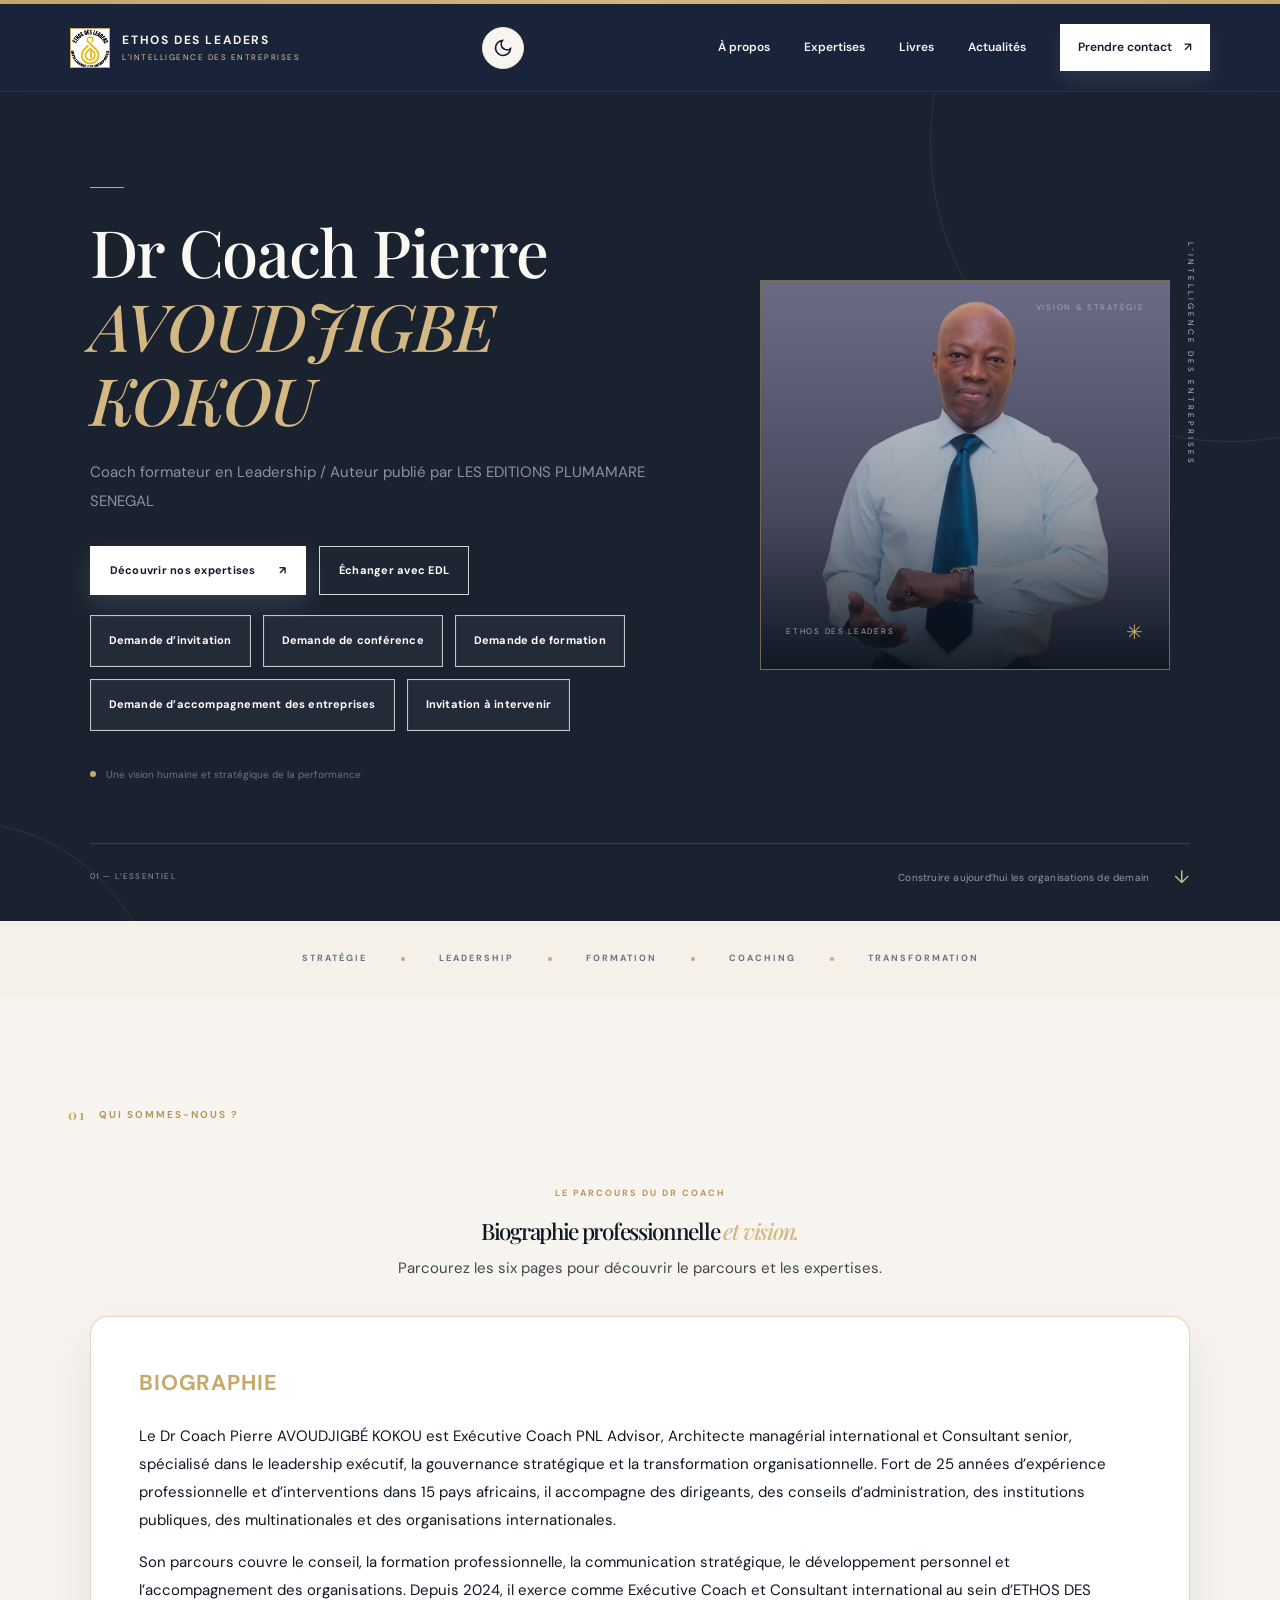
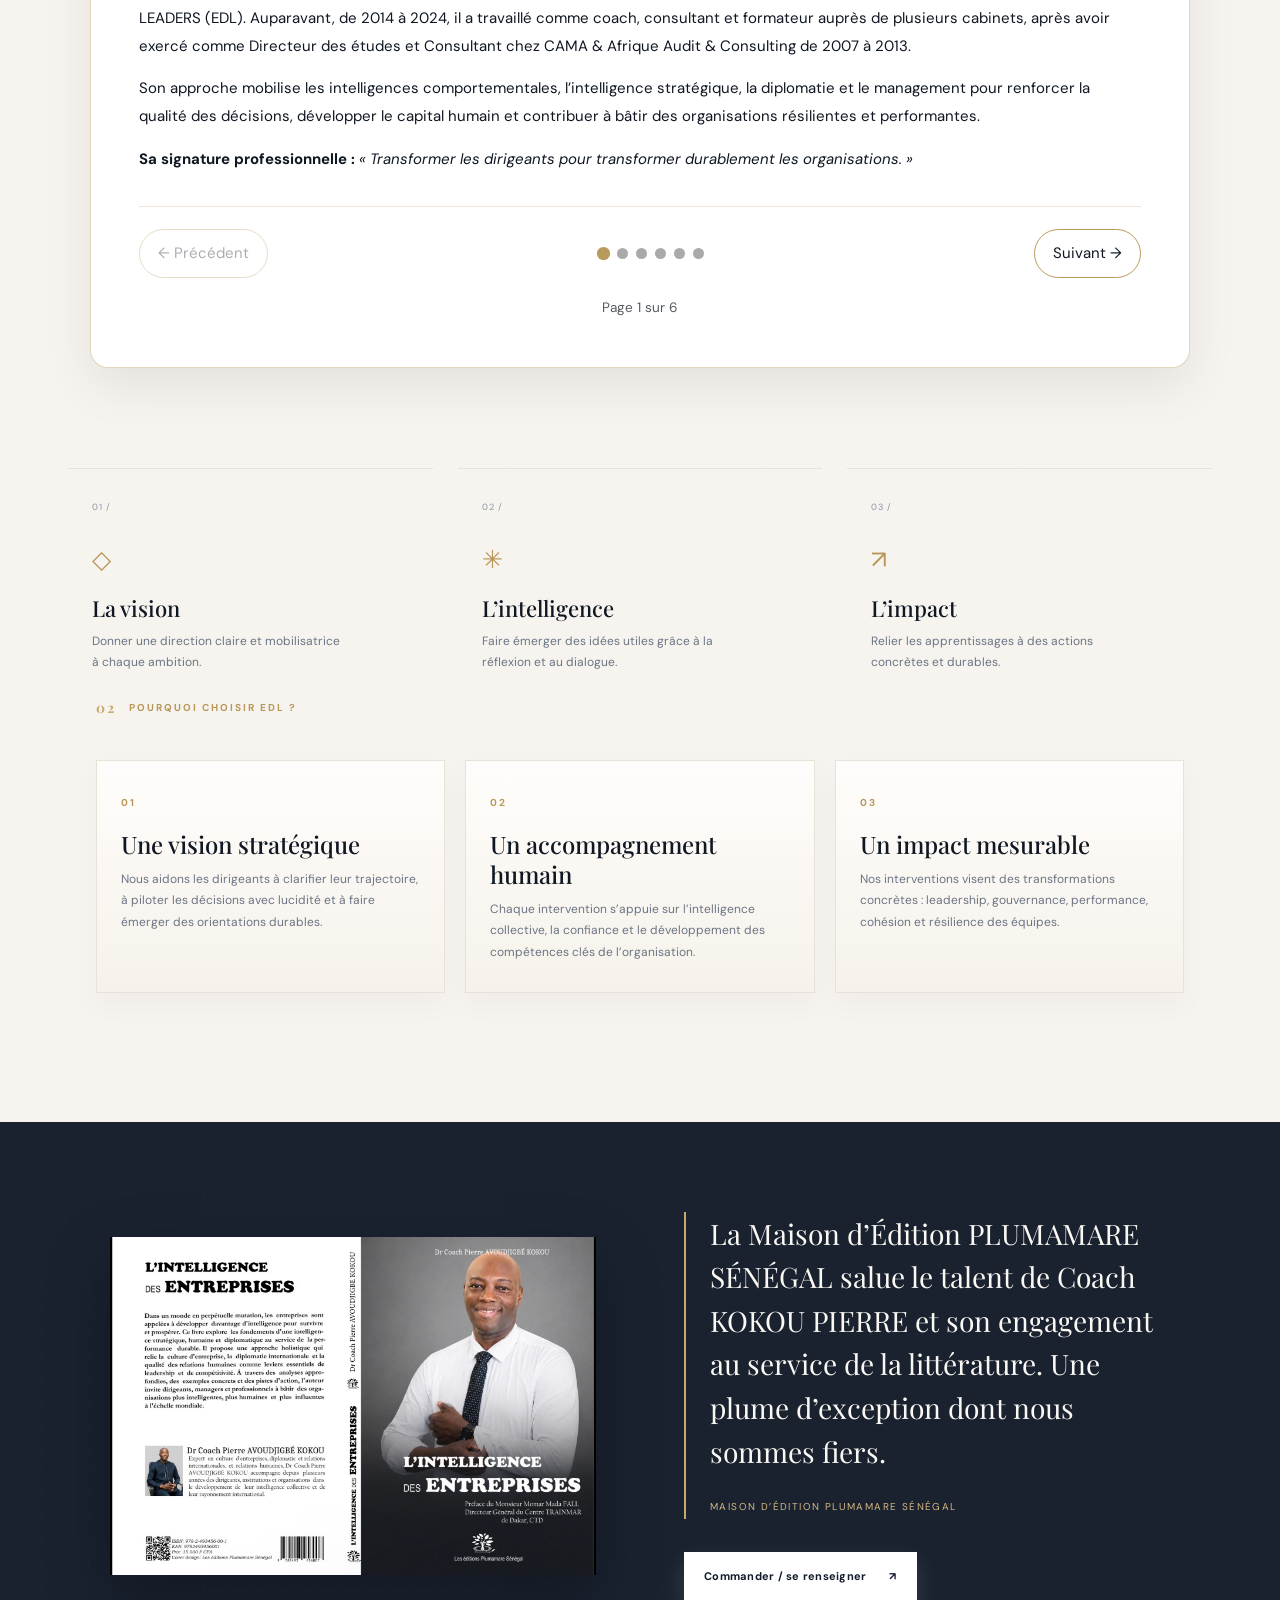
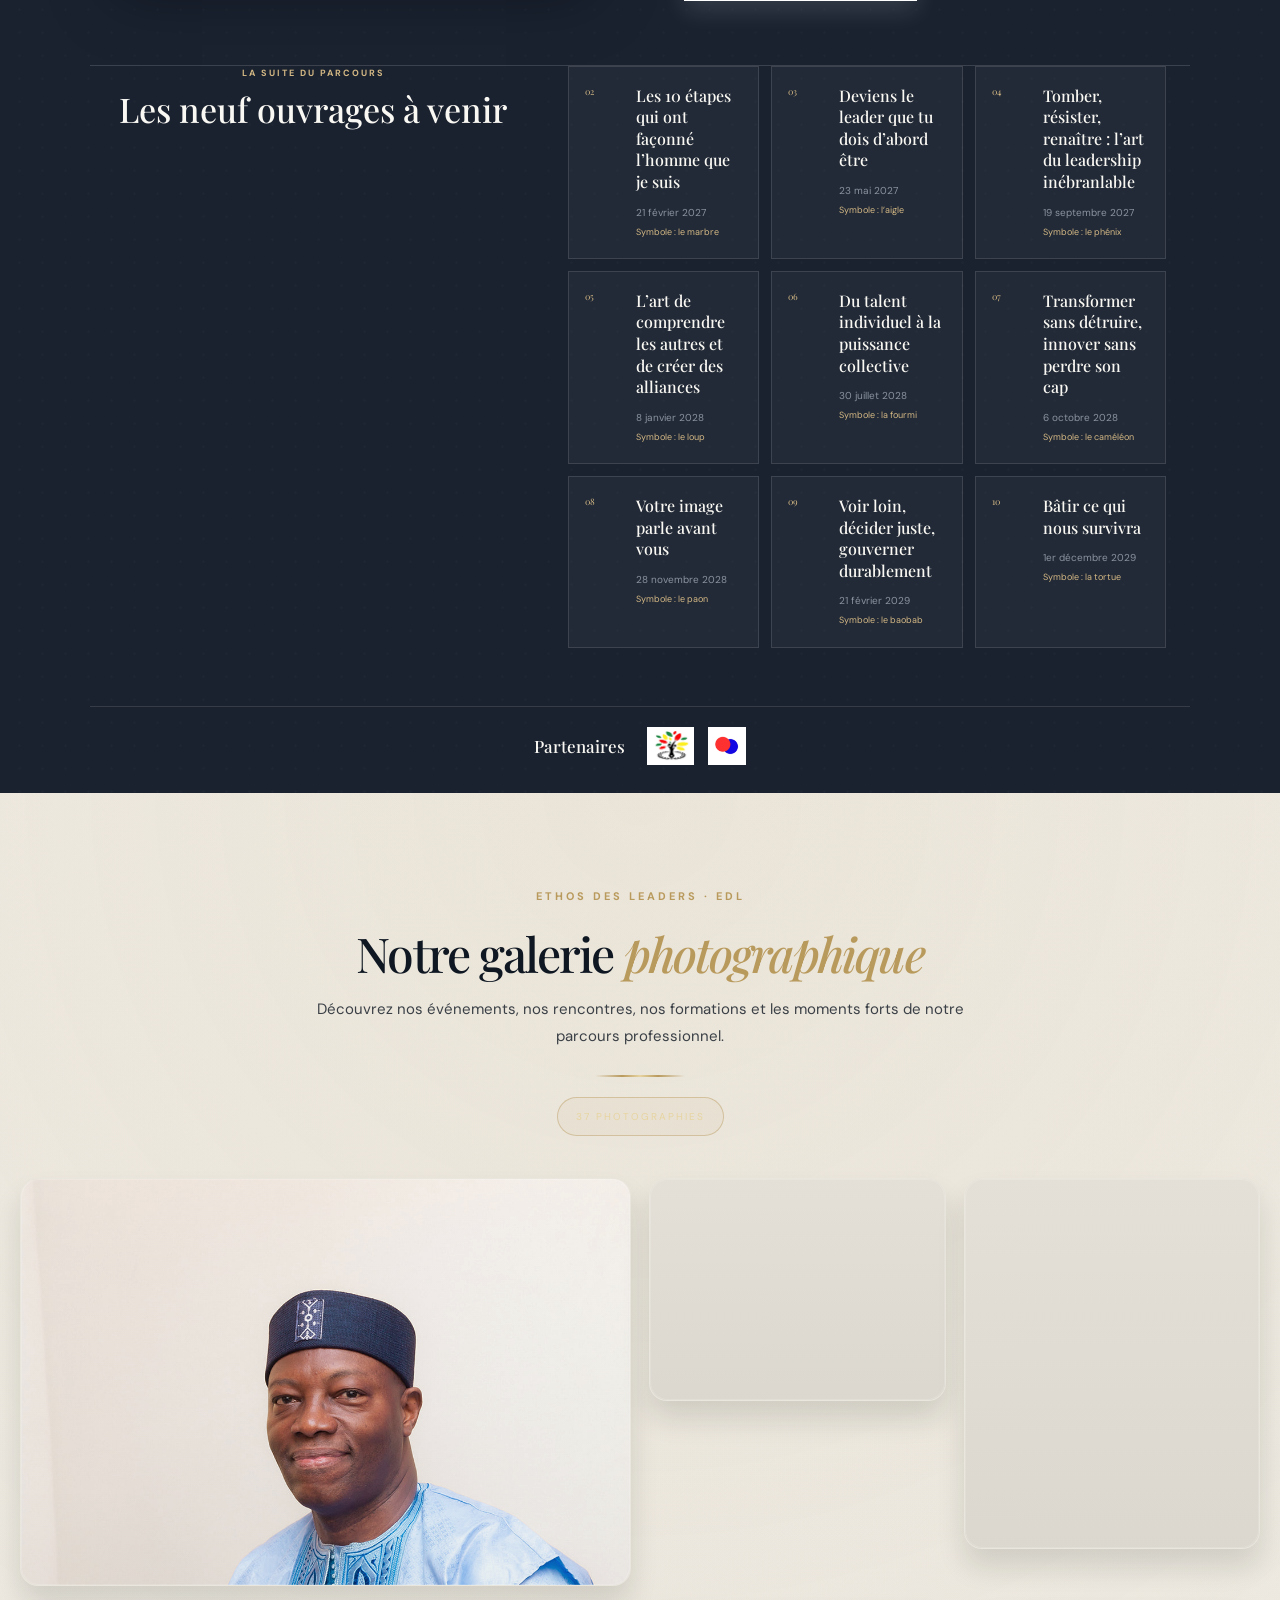
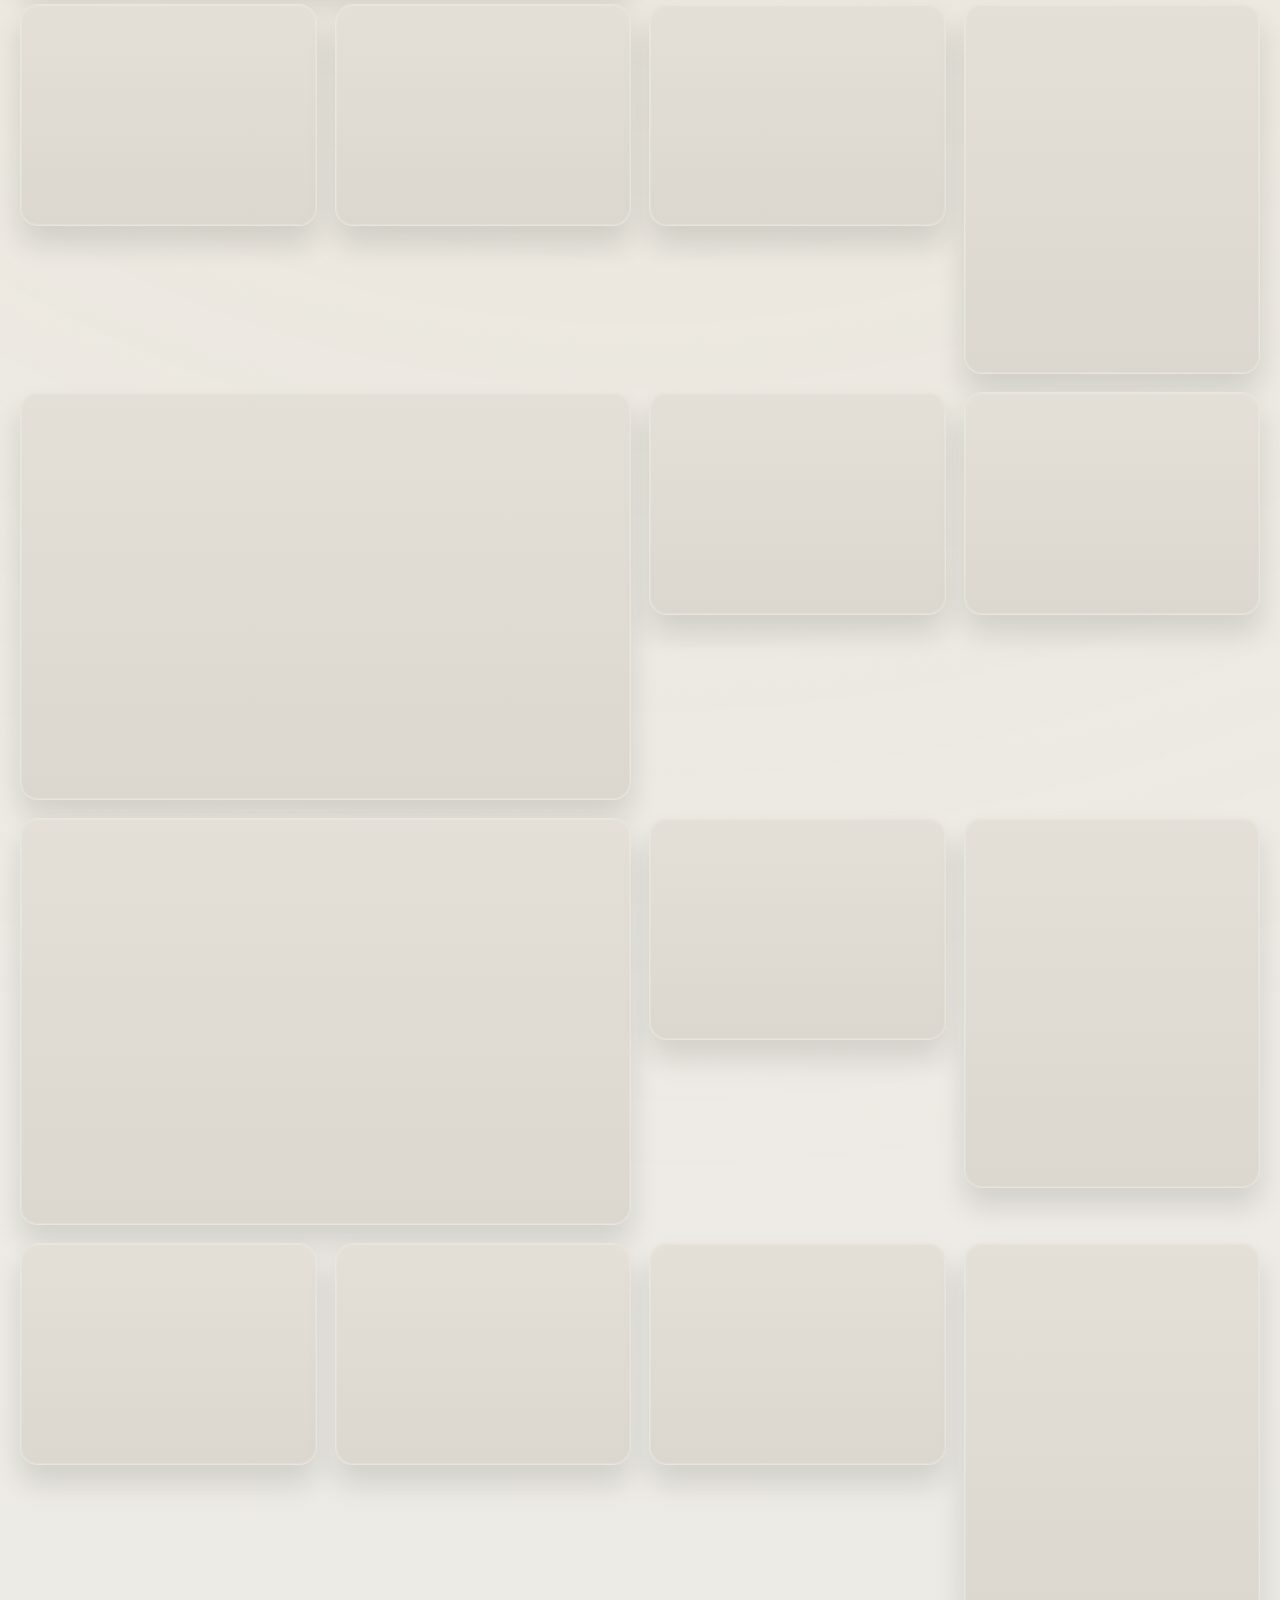
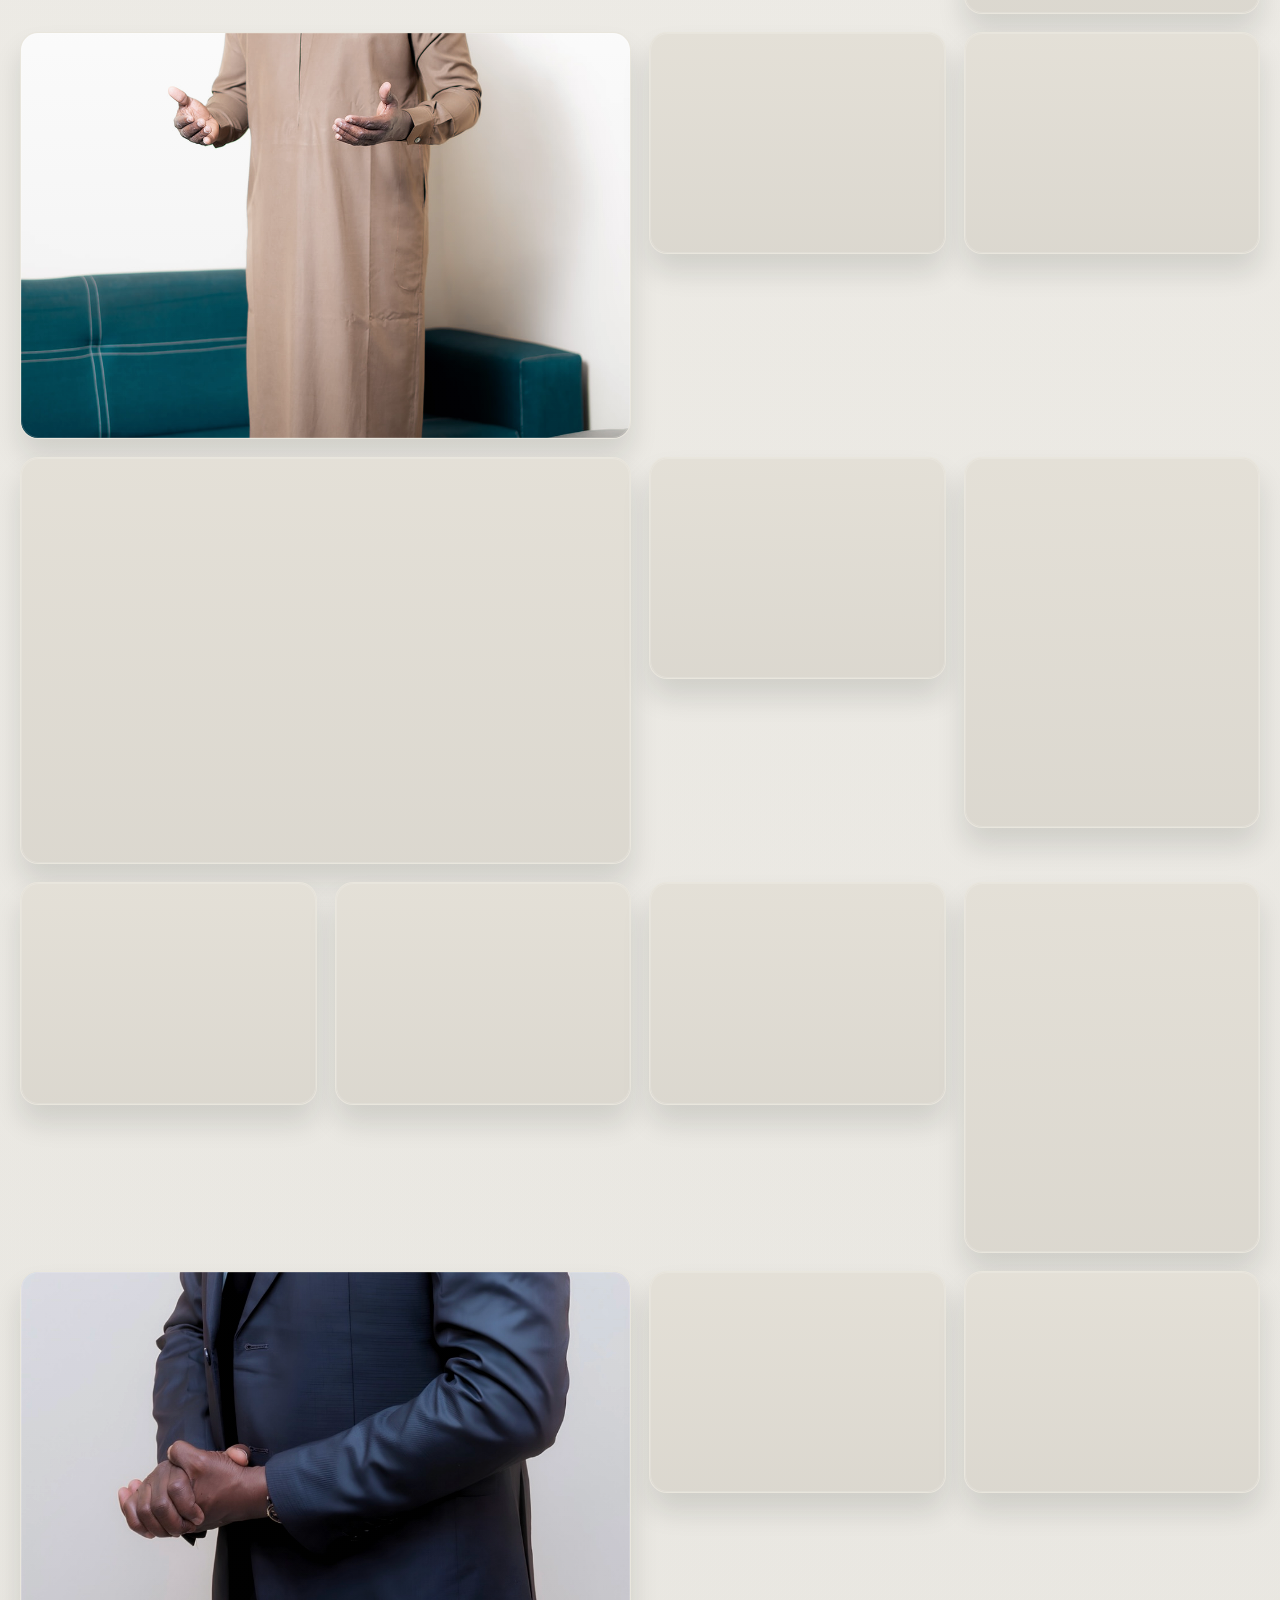
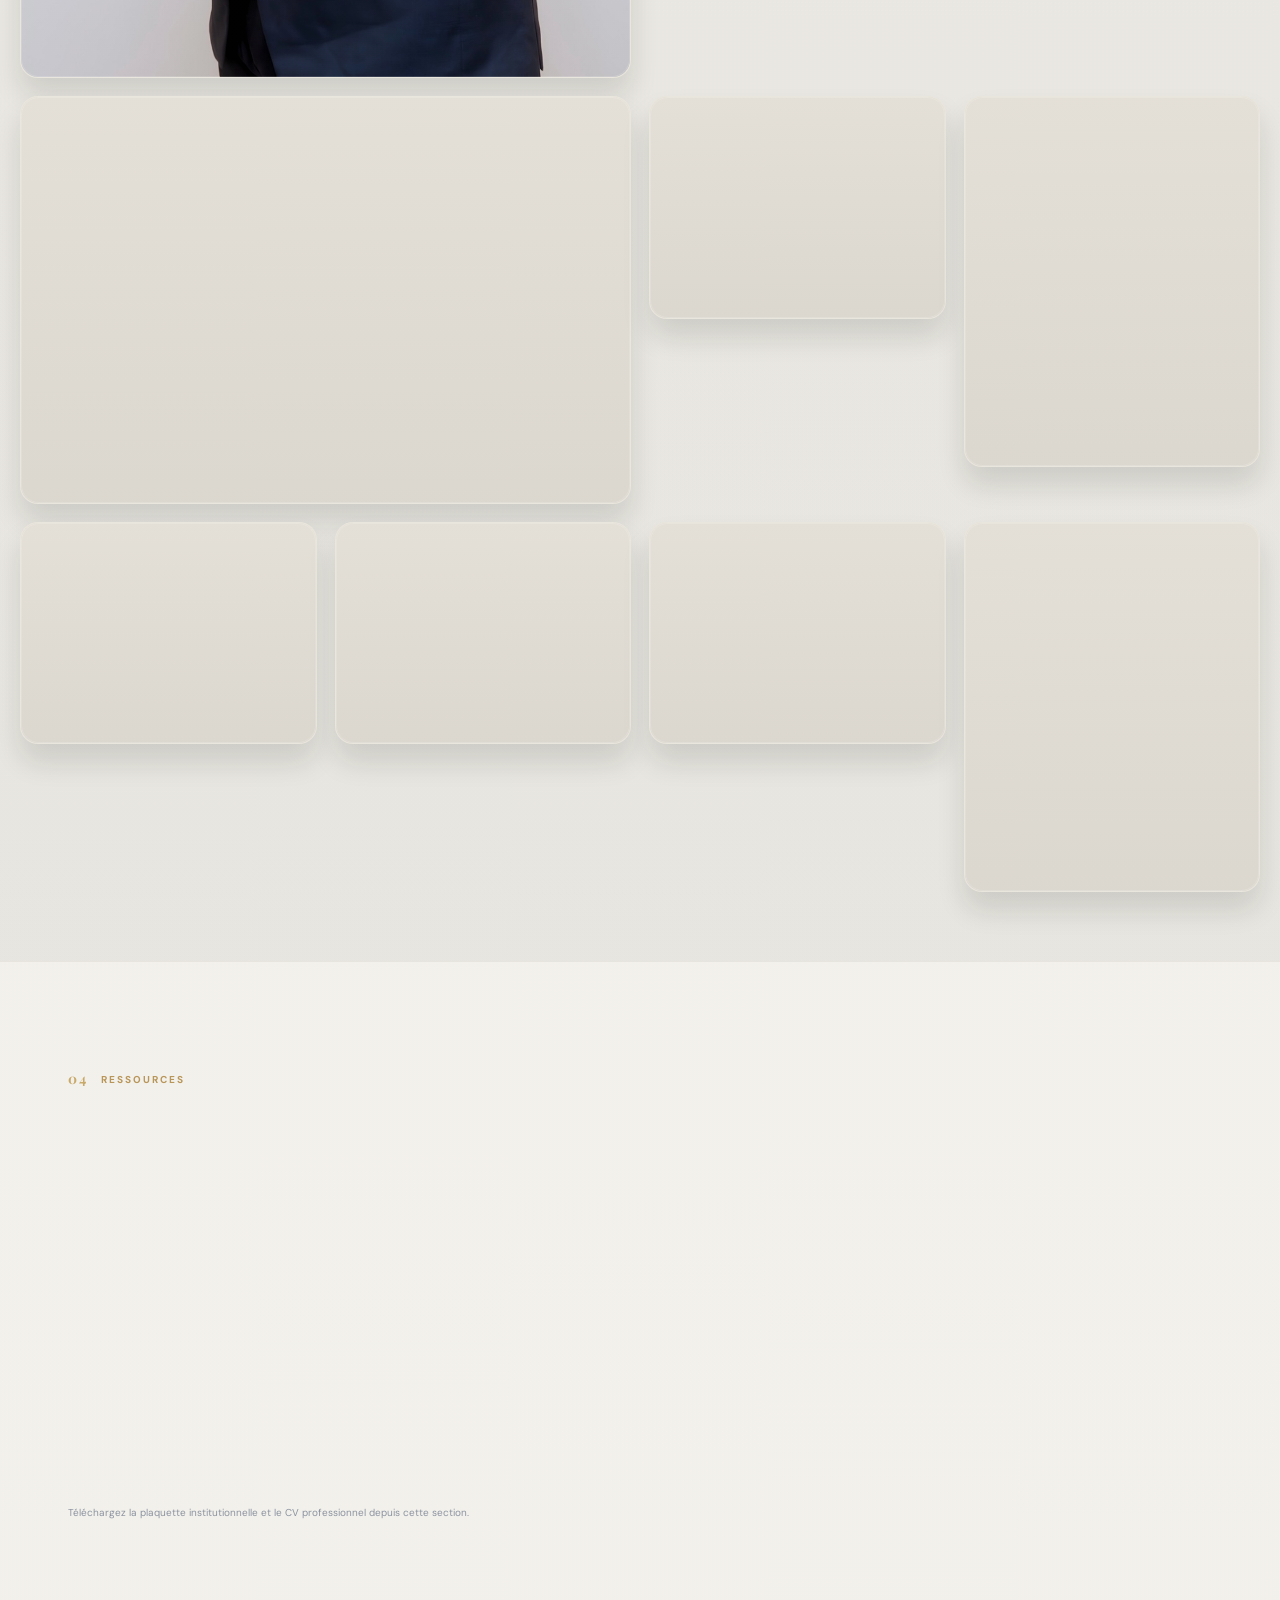
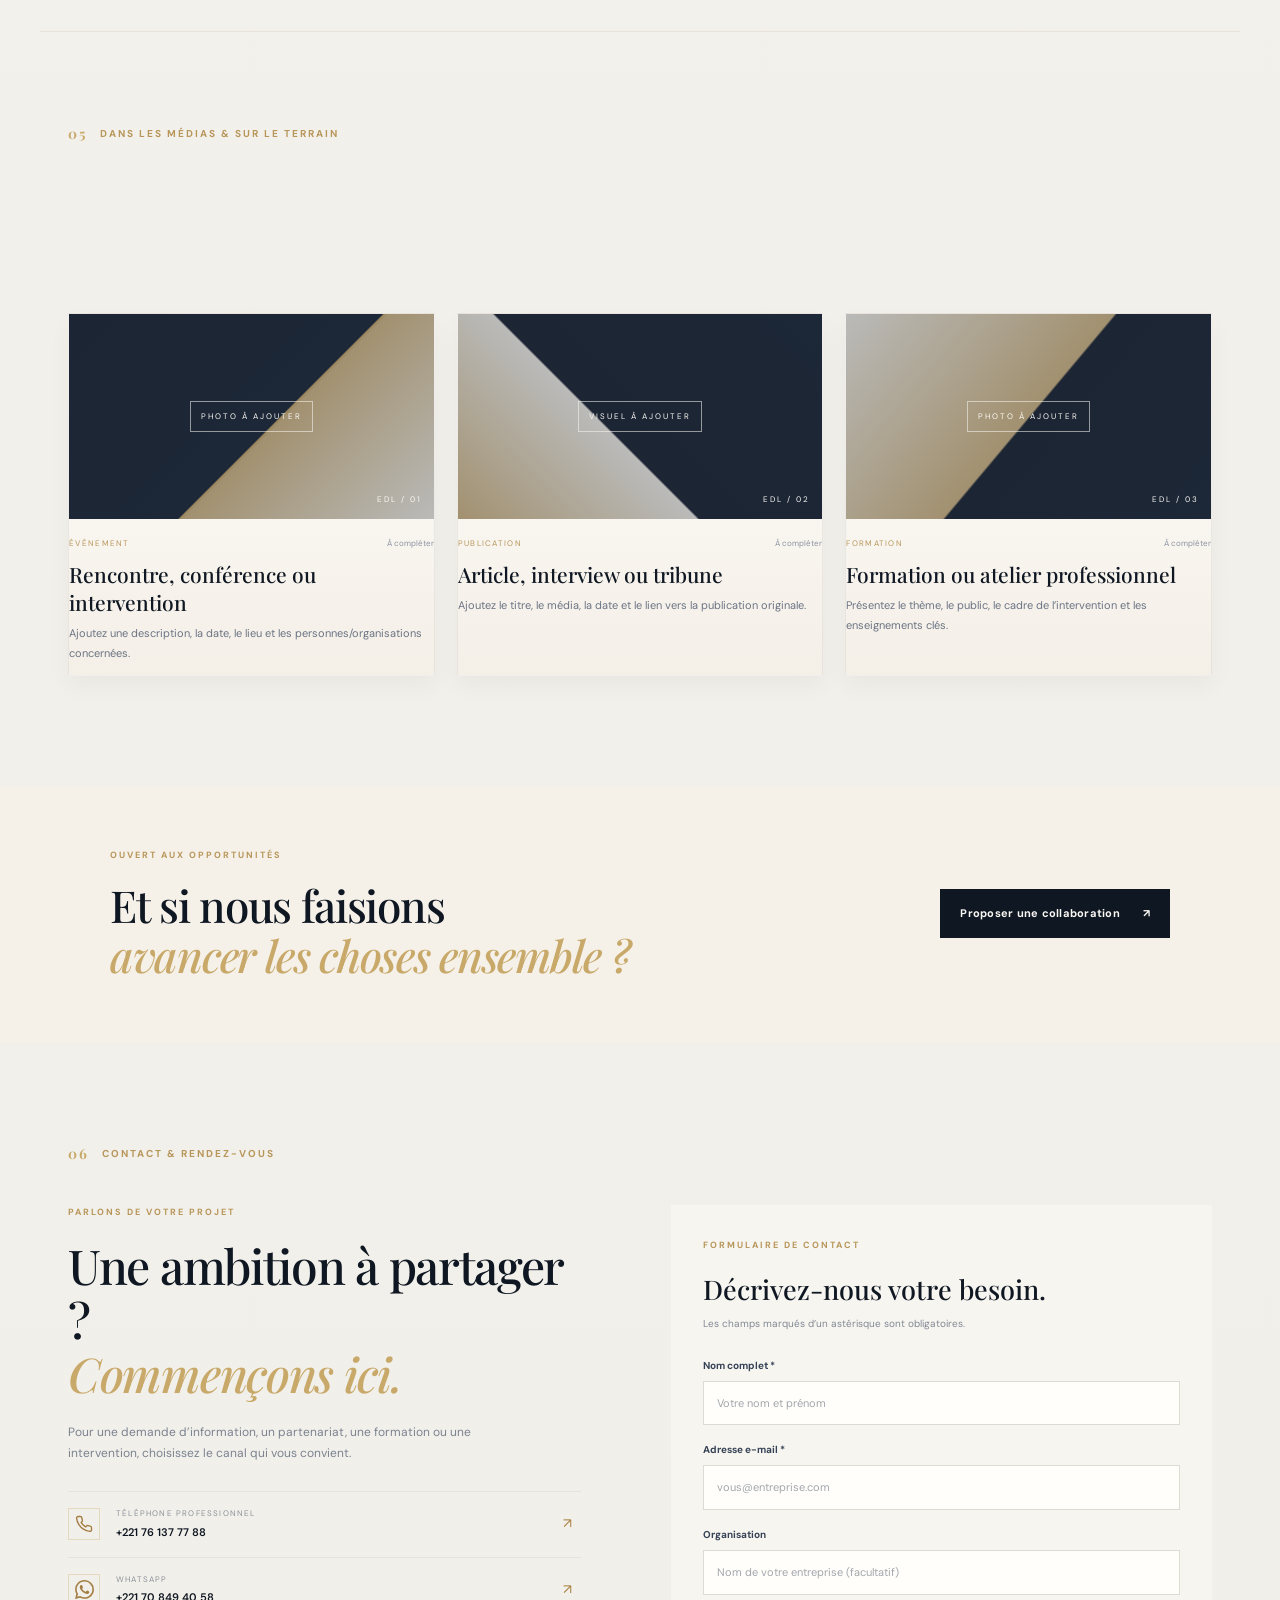
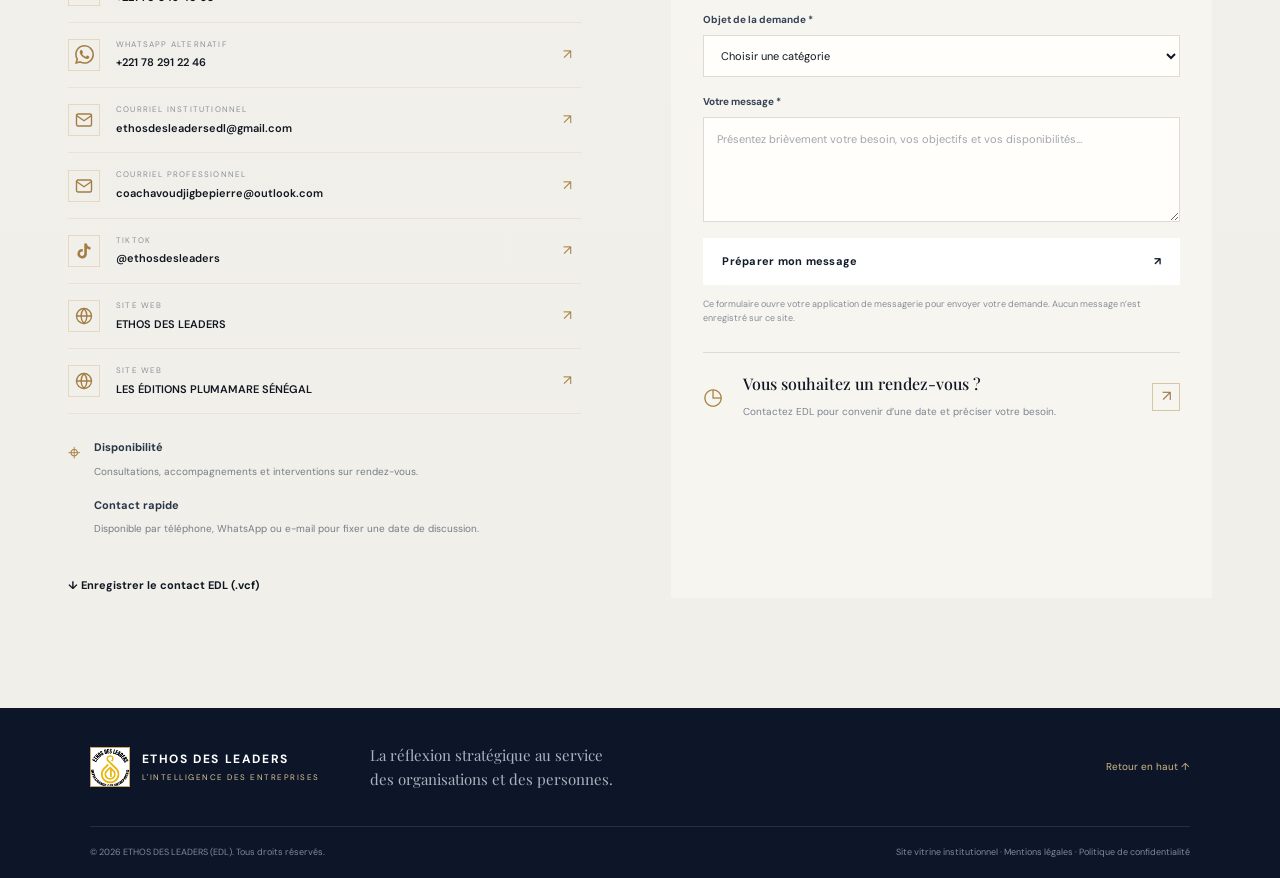
==== commit f2d94eb6: "Mise à jour du projet" ====
--- a/index.html
+++ b/index.html
@@ -608,6 +608,27 @@
 
   </div>
 
+  <section class="approach-section" aria-label="Pourquoi choisir ETHOS DES LEADERS">
+    <div class="section-kicker"><span>02</span> POURQUOI CHOISIR EDL ?</div>
+    <div class="approach-grid">
+      <article class="approach-card reveal">
+        <span class="approach-index">01</span>
+        <h3>Une vision stratégique</h3>
+        <p>Nous aidons les dirigeants à clarifier leur trajectoire, à piloter les décisions avec lucidité et à faire émerger des orientations durables.</p>
+      </article>
+      <article class="approach-card reveal">
+        <span class="approach-index">02</span>
+        <h3>Un accompagnement humain</h3>
+        <p>Chaque intervention s’appuie sur l’intelligence collective, la confiance et le développement des compétences clés de l’organisation.</p>
+      </article>
+      <article class="approach-card reveal">
+        <span class="approach-index">03</span>
+        <h3>Un impact mesurable</h3>
+        <p>Nos interventions visent des transformations concrètes : leadership, gouvernance, performance, cohésion et résilience des équipes.</p>
+      </article>
+    </div>
+  </section>
+
 </section>
 
 
@@ -623,7 +644,7 @@
       et les moments forts de notre parcours professionnel.
     </p>
     <div class="edl-gallery-decoration"></div>
-    <span class="edl-gallery-total">46 PHOTOGRAPHIES</span>
+    <span class="edl-gallery-total" id="edlGalleryTotal">PHOTOGRAPHIES</span>
   </header>
 
   <!-- Les 46 photos seront affichées ici automatiquement -->
@@ -949,12 +970,6 @@
     "IMG_5256.JPG.jpeg",
     "IMG_5258.JPG.jpeg",
     "IMG_5259.JPG.jpeg",
-    "IMG_5260.JPG.jpeg",
-    "IMG_5261.JPG.jpeg",
-    "IMG_5263.JPG.jpeg",
-    "IMG_5266.JPG.jpeg",
-    "IMG_5267.JPG.jpeg",
-    "IMG_5269.JPG.jpeg",
     "IMG_5271.JPG.jpeg",
     "IMG_5272.JPG.jpeg",
     "IMG_5274.JPG.jpeg",
@@ -975,8 +990,7 @@
     "IMG_5333.PNG",
     "IMG_5334.PNG",
     "IMG_5335.PNG",
-    "IMG_5336.PNG",
-    "IMG_5337.PNG"
+    "IMG_5336.PNG"
   ];
 
   const photos = imageFiles.map((fileName, index) => ({
@@ -987,6 +1001,11 @@
       .replace(/\s+/g, " ")
       .trim() || `Photo ${index + 1}`
   }));
+
+  const galleryTotal = document.getElementById("edlGalleryTotal");
+  if (galleryTotal) {
+    galleryTotal.textContent = `${photos.length} PHOTOGRAPHIES`;
+  }
 
   let current = 0;
 
@@ -1088,16 +1107,39 @@
 </script>
 
 
-    <section class="book-section" id="livres">
+    <section class="book-section" id="livres" aria-label="Ouvrage ETHOS DES LEADERS">
       <div class="book-pattern"></div>
       <div class="book-layout">
-        <div class="book-art reveal" aria-label="Illustration graphique du livre"><div class="book-shadow"></div><div class="book-cover"><div class="book-brand">ETHOS DES LEADERS</div><div class="book-lines"></div><div class="book-title">L’INTELLIGENCE<br><em>DES ENTREPRISES</em></div><div class="book-emblem">EDL</div><div class="book-author">AVOUDJI GBE PIERRE <small>Nom et graphie à confirmer</small></div></div><div class="book-stamp">LIVRE<br><span>01</span></div></div>
-        <div class="book-copy reveal"><div class="section-kicker light"><span>03</span> LA PENSÉE EN PARTAGE</div><p class="overline">À LA UNE · OUVRAGE</p><h2>L’intelligence<br><em>des entreprises</em></h2><p class="book-description">Un ouvrage consacré à la réflexion sur l’entreprise, sa dynamique et les leviers de son développement.</p><p class="placeholder-note dark-note">Le résumé officiel, la couverture définitive, l’éditeur, la date de parution, le prix et le lien d’achat sont à renseigner.</p><a href="#contact" class="button button-gold" data-inquiry="Demande d’achat du livre pour une organisation">Commander / se renseigner <span>↗</span></a></div>
+        <div class="book-art reveal" aria-label="Illustration du livre ETHOS DES LEADERS">
+          <img class="book-feature-image" src="images/IMG_5346.PNG" alt="Couverture du livre ETHOS DES LEADERS">
+        </div>
+        <div class="book-copy reveal">
+          <blockquote class="publisher-quote">
+            <p>La Maison d’Édition PLUMAMARE SÉNÉGAL salue le talent de Coach KOKOU PIERRE et son engagement au service de la littérature. Une plume d’exception dont nous sommes fiers.</p>
+            <cite>Maison d’Édition PLUMAMARE SÉNÉGAL</cite>
+          </blockquote>
+          <a href="#contact" class="button button-gold" data-inquiry="Demande d’achat du livre pour une organisation">Commander / se renseigner <span>↗</span></a>
+        </div>
       </div>
       <div class="upcoming">
-        <div><p class="overline">À VENIR</p><h3>Neuf autres livres en préparation</h3><p>Les titres seront annoncés officiellement au fil de leur préparation.</p></div>
+        <div class="upcoming-heading"><p class="overline">LA SUITE DU PARCOURS</p><h3>Les neuf ouvrages à venir</h3></div>
         <div class="upcoming-grid">
-          <div><span>02</span><p>Titre à annoncer</p></div><div><span>03</span><p>Titre à annoncer</p></div><div><span>04</span><p>Titre à annoncer</p></div><div><span>05</span><p>Titre à annoncer</p></div><div><span>06</span><p>Titre à annoncer</p></div><div><span>07</span><p>Titre à annoncer</p></div><div><span>08</span><p>Titre à annoncer</p></div><div><span>09</span><p>Titre à annoncer</p></div><div><span>10</span><p>Titre à annoncer</p></div>
+          <article class="upcoming-card"><span class="upcoming-number">02</span><div><h4>Les 10 étapes qui ont façonné l’homme que je suis</h4><p><time datetime="2027-02-21">21 février 2027</time><span>Symbole : le marbre</span></p></div></article>
+          <article class="upcoming-card"><span class="upcoming-number">03</span><div><h4>Deviens le leader que tu dois d’abord être</h4><p><time datetime="2027-05-23">23 mai 2027</time><span>Symbole : l’aigle</span></p></div></article>
+          <article class="upcoming-card"><span class="upcoming-number">04</span><div><h4>Tomber, résister, renaître : l’art du leadership inébranlable</h4><p><time datetime="2027-09-19">19 septembre 2027</time><span>Symbole : le phénix</span></p></div></article>
+          <article class="upcoming-card"><span class="upcoming-number">05</span><div><h4>L’art de comprendre les autres et de créer des alliances</h4><p><time datetime="2028-01-08">8 janvier 2028</time><span>Symbole : le loup</span></p></div></article>
+          <article class="upcoming-card"><span class="upcoming-number">06</span><div><h4>Du talent individuel à la puissance collective</h4><p><time datetime="2028-07-30">30 juillet 2028</time><span>Symbole : la fourmi</span></p></div></article>
+          <article class="upcoming-card"><span class="upcoming-number">07</span><div><h4>Transformer sans détruire, innover sans perdre son cap</h4><p><time datetime="2028-10-06">6 octobre 2028</time><span>Symbole : le caméléon</span></p></div></article>
+          <article class="upcoming-card"><span class="upcoming-number">08</span><div><h4>Votre image parle avant vous</h4><p><time datetime="2028-11-28">28 novembre 2028</time><span>Symbole : le paon</span></p></div></article>
+          <article class="upcoming-card"><span class="upcoming-number">09</span><div><h4>Voir loin, décider juste, gouverner durablement</h4><p><time datetime="2029-02-21">21 février 2029</time><span>Symbole : le baobab</span></p></div></article>
+          <article class="upcoming-card"><span class="upcoming-number">10</span><div><h4>Bâtir ce qui nous survivra</h4><p><time datetime="2029-12-01">1er décembre 2029</time><span>Symbole : la tortue</span></p></div></article>
+        </div>
+      </div>
+      <div class="book-partners">
+        <strong>Partenaires</strong>
+        <div class="partner-logos">
+          <img src="images/IMG_5347.JPG.jpeg" alt="Logo partenaire 1">
+          <img src="images/IMG_5348.JPG.jpeg" alt="Logo partenaire 2">
         </div>
       </div>
     </section>
@@ -1110,8 +1152,7 @@
         <article class="resource-card reveal"><div class="resource-icon">PDF</div><div><h3>CV professionnel</h3><p>Parcours, expériences et qualifications du Dr Coach Pierre Avoudjigbé Kokou.</p><span class="resource-status">Document officiel</span></div><a href="documents/CV%20DR%20COACH%20PIERRE%20AVOUDJIGB%C3%89%20KOKOU%20AO%C3%9CT%202026.pdf" class="download-link" download aria-label="Télécharger le CV professionnel">↓</a></article>
         <article class="resource-card reveal"><div class="resource-icon">PDF</div><div><h3>Demande d’information</h3><p>Pour obtenir plus de détails, contactez le cabinet pour un dossier ou une collaboration.</p><span class="resource-status">Contact</span></div><a href="#contact" class="download-link" aria-label="Contacter ETHOS DES LEADERS">↗</a></article>
       </div>
-      <p class="section-footnote">Les liens PDF sont des emplacements réservés : placez les documents officiels dans le dossier <code>documents/</code> en conservant les noms indiqués.</p>
-      <div class="credential-strip"><div><span class="credential-icon">✦</span><div><strong>Titres & distinctions</strong><p>Ajoutez ici les titres, certifications et distinctions vérifiables.</p></div></div><div><span class="credential-icon">◎</span><div><strong>Partenariats & références</strong><p>Logos et références à publier avec autorisation.</p></div></div></div>
+      <p class="section-footnote">Téléchargez la plaquette institutionnelle et le CV professionnel depuis cette section.</p>
     </section>
 
     <section class="section news-section" id="actualites">
@@ -1210,7 +1251,7 @@
               <span class="method-arrow">↗</span>
             </a>
           </div>
-          <div class="office-note"><span>⌖</span><div><strong>Adresse du cabinet</strong><p>Adresse physique à renseigner avant publication.</p><strong>Horaires & rendez-vous</strong><p>Sur rendez-vous — modalités et disponibilités à confirmer.</p></div></div>
+          <div class="office-note"><span>⌖</span><div><strong>Disponibilité</strong><p>Consultations, accompagnements et interventions sur rendez-vous.</p><strong>Contact rapide</strong><p>Disponible par téléphone, WhatsApp ou e-mail pour fixer une date de discussion.</p></div></div>
           <button class="text-link contact-download" id="saveContact">↓ Enregistrer le contact EDL (.vcf)</button>
         </div>
         <div class="contact-form-wrap reveal">
@@ -1225,7 +1266,7 @@
             <p class="form-privacy">Ce formulaire ouvre votre application de messagerie pour envoyer votre demande. Aucun message n’est enregistré sur ce site.</p>
             <p class="form-status" id="formStatus" role="status" aria-live="polite"></p>
           </form>
-          <div class="appointment-box"><span class="appointment-icon">◷</span><div><strong>Vous souhaitez un rendez-vous ?</strong><p>Contactez EDL par téléphone ou WhatsApp pour convenir d’une date.</p></div><a href="https://wa.me/221708494058?text=Bonjour%20ETHOS%20DES%20LEADERS%2C%20je%20souhaite%20convenir%20d%E2%80%99un%20rendez-vous." target="_blank" rel="noopener" aria-label="Demander un rendez-vous sur WhatsApp">↗</a></div>
+          <div class="appointment-box"><span class="appointment-icon">◷</span><div><strong>Vous souhaitez un rendez-vous ?</strong><p>Contactez EDL pour convenir d’une date et préciser votre besoin.</p></div><a href="#contact" data-inquiry="Demande d’accompagnement des entreprises" aria-label="Prendre rendez-vous via le formulaire de contact">↗</a></div>
         </div>
       </div>
     </section>
--- a/style.css
+++ b/style.css
@@ -86,7 +86,7 @@
 
 
 .text-link{display:inline-flex;gap:15px;align-items:center;font-size:11px;font-weight:700;border:0;background:none;padding:0;color:var(--ink);cursor:pointer}.text-link span{color:var(--champagne);font-size:16px}.principles{display:grid;grid-template-columns:repeat(3,1fr);gap:25px;margin-top:80px}.principle{padding:24px 24px 12px;border-top:1px solid var(--line);position:relative}.principle-num{font-size:9px;letter-spacing:1px;color:var(--muted-light)}.principle-icon{font-size:25px;color:var(--champagne-muted);margin:20px 0 12px}.principle h3{font:22px var(--serif);font-weight:500;margin-bottom:8px}.principle p{font-size:12px;color:var(--muted);max-width:250px}
-.vision-band{background:var(--parchment);position:relative;overflow:hidden;padding:85px 10%;display:flex;justify-content:center;align-items:center;min-height:310px}.band-content{max-width:710px;text-align:center;position:relative;z-index:1}.band-content h2{font-size:clamp(30px,4vw,44px);margin:17px 0}.band-content h2 em{color:var(--champagne)}.band-content>p:last-child{font-size:12px;color:var(--muted)}.band-decoration{position:absolute;left:3%;top:-80px;font:250px var(--serif);color:var(--line);letter-spacing:-25px}.band-index{position:absolute;right:6%;bottom:32px;font-size:9px;letter-spacing:2px;color:var(--muted-light);text-align:right}.band-index span{color:var(--champagne-muted)}
+.approach-section{max-width:var(--max);margin:0 auto;padding:0 28px 24px}.approach-grid{display:grid;grid-template-columns:repeat(3,1fr);gap:20px}.approach-card{padding:28px 24px;background:linear-gradient(180deg,#fffdfb 0%,#f6f2eb 100%);border:1px solid var(--line);box-shadow:0 12px 28px rgba(15,23,34,.03);transition:transform .25s ease,box-shadow .25s ease,border-color .25s ease}.approach-card:hover{transform:translateY(-4px);border-color:rgba(200,169,106,.55);box-shadow:var(--shadow-md)}.approach-index{display:inline-block;margin-bottom:18px;color:var(--champagne-muted);font-size:10px;letter-spacing:2px;font-weight:700}.approach-card h3{font:24px/1.25 var(--serif);font-weight:500;margin:0 0 10px}.approach-card p{font-size:12px;line-height:1.8;color:var(--muted);margin:0}.vision-band{background:var(--parchment);position:relative;overflow:hidden;padding:85px 10%;display:flex;justify-content:center;align-items:center;min-height:310px}.band-content{max-width:710px;text-align:center;position:relative;z-index:1}.band-content h2{font-size:clamp(30px,4vw,44px);margin:17px 0}.band-content h2 em{color:var(--champagne)}.band-content>p:last-child{font-size:12px;color:var(--muted)}.band-decoration{position:absolute;left:3%;top:-80px;font:250px var(--serif);color:var(--line);letter-spacing:-25px}.band-index{position:absolute;right:6%;bottom:32px;font-size:9px;letter-spacing:2px;color:var(--muted-light);text-align:right}.band-index span{color:var(--champagne-muted)}
 .expertise-section{padding-bottom:112px}.split-heading{display:flex;justify-content:space-between;align-items:end;gap:50px;margin-bottom:40px}.heading-aside{max-width:330px;font-size:12px;color:var(--muted);margin-bottom:5px}.expertise-grid{display:grid;grid-template-columns:repeat(4,1fr);gap:14px}.expertise-card{border:1px solid var(--line);padding:24px 21px 23px;min-height:290px;display:flex;flex-direction:column;background:linear-gradient(180deg,#fffdfb 0%,#f7f3ee 100%);transition:transform .3s,border-color .3s,box-shadow .3s;box-shadow:0 8px 20px rgba(15,23,34,.04)}.expertise-card:hover{transform:translateY(-5px);border-color:var(--champagne-muted);box-shadow:var(--shadow-lg)}.expertise-card.featured{background:linear-gradient(135deg,#111b2a 0%,#1a2941 100%);color:var(--pearl);border-color:rgba(200,169,106,.4);box-shadow:0 18px 38px rgba(17,27,42,.22)}.card-top{display:flex;justify-content:space-between;color:var(--muted-light);font-size:10px}.card-symbol{color:var(--champagne);font-size:22px}.expertise-card h3{font:22px/1.3 var(--serif);font-weight:500;margin:34px 0 12px}.expertise-card p{font-size:11px;color:var(--muted);line-height:1.8;margin-bottom:23px}.expertise-card.featured p{color:var(--muted-light)}.card-link{font-size:10px;font-weight:700;margin-top:auto;border-top:1px solid var(--line);padding-top:15px;display:flex;justify-content:space-between;gap:5px}.featured .card-link{border-color:rgba(250,248,243,.15)}.card-link span{color:var(--champagne)}.section-footnote{font-size:10px;color:var(--muted-light);margin-top:24px}
 .book-section{background:var(--velvet);color:var(--pearl);padding:90px max(7vw,24px) 0;position:relative;overflow:hidden}.book-pattern{position:absolute;inset:0;background:radial-gradient(circle at 85% 20%,rgba(250,248,243,.05) 0 1px,transparent 1.5px);background-size:23px 23px;opacity:.3}.book-layout{max-width:1060px;margin:auto;display:grid;grid-template-columns:.85fr 1fr;gap:100px;align-items:center;position:relative;z-index:1;padding-bottom:100px}.book-art{position:relative;min-height:390px;display:flex;align-items:center;justify-content:center}.book-shadow{position:absolute;width:230px;height:350px;background:#08101a;transform:translate(25px,18px) rotate(4deg);box-shadow:0 20px 40px rgba(0,0,0,.5)}.book-cover{width:250px;height:365px;background:linear-gradient(145deg,#f5f0e6,#e8dbc8);color:var(--velvet);padding:25px 22px;position:relative;box-shadow:inset -8px 0 0 var(--champagne-muted),0 20px 45px rgba(0,0,0,.2);display:flex;flex-direction:column}.book-brand{font-size:7px;letter-spacing:1.4px}.book-lines{width:40px;height:2px;background:var(--champagne-muted);margin-top:45px}.book-title{font:25px/1.25 var(--serif);margin-top:18px;letter-spacing:-.5px}.book-title em{font-size:21px;font-style:normal;color:var(--champagne)}.book-emblem{margin-top:auto;border:1px solid var(--champagne-muted);width:42px;height:42px;border-radius:50%;display:grid;place-items:center;font:13px var(--serif);color:var(--champagne)}.book-author{font-size:7px;letter-spacing:1px;margin-top:18px}.book-author small{display:block;font-size:6px;letter-spacing:0;margin-top:3px;color:var(--muted)}.book-stamp{position:absolute;bottom:28px;right:4%;width:65px;height:65px;border:1px solid var(--champagne);border-radius:50%;display:flex;align-items:center;justify-content:center;flex-direction:column;color:var(--champagne-light);font-size:8px;letter-spacing:1px;transform:rotate(12deg)}.book-stamp span{font:20px var(--serif)}.section-kicker.light{color:var(--champagne-light);margin-bottom:22px}.book-copy .overline{color:var(--champagne-light)}.book-copy h2{font-size:clamp(39px,4vw,54px);margin:0 0 20px}.book-copy h2 em{color:var(--champagne-light)}.book-description{color:#c4ccd6;font:17px/1.7 var(--serif);max-width:460px}.dark-note{background:#ffffff0a;border-color:var(--gold);color:#b8c0cb}.dark-note strong{color:#fff}.book-copy .button{margin-top:5px}.upcoming{position:relative;z-index:1;border-top:1px solid #ffffff25;padding:40px 0 45px;display:grid;grid-template-columns:.8fr 1.2fr;gap:55px;max-width:1060px;margin:auto}.upcoming .overline{color:var(--gold-light);margin-bottom:10px}.upcoming h3{font:25px var(--serif);font-weight:500;margin-bottom:9px}.upcoming>div:first-child>p:last-child{font-size:11px;color:#aab4c1;max-width:250px}.upcoming-grid{display:grid;grid-template-columns:repeat(3,1fr);gap:0 20px}.upcoming-grid>div{border-bottom:1px solid #ffffff20;padding:9px 0;display:flex;align-items:center;gap:12px}.upcoming-grid span{font-size:9px;color:var(--gold-light)}.upcoming-grid p{font-size:10px;color:#c2cad4;margin:0}
 .resources-section{padding-bottom:100px}.resources-section .section-heading{margin-bottom:38px}.resource-grid{display:grid;grid-template-columns:repeat(3,1fr);gap:14px}.resource-card{border:1px solid var(--line);padding:22px;display:grid;grid-template-columns:42px 1fr 32px;gap:15px;align-items:start;background:linear-gradient(180deg,#fffdfb 0%,#f6f2eb 100%);box-shadow:0 8px 18px rgba(15,23,34,.03);transition:transform .25s ease,box-shadow .25s ease,border-color .25s ease}.resource-card:hover{transform:translateY(-3px);box-shadow:var(--shadow-md);border-color:rgba(200,169,106,.45)}.resource-icon{width:42px;height:48px;border:1px solid var(--line);background:var(--parchment);color:var(--champagne-muted);display:grid;place-items:center;font-size:9px;font-weight:700}.resource-card h3{font:18px var(--serif);font-weight:500;margin:0 0 6px}.resource-card p{font-size:10px;color:var(--muted);line-height:1.6;margin-bottom:10px}.resource-status{font-size:9px;color:var(--champagne-muted)}.download-link{width:31px;height:31px;display:grid;place-items:center;border:1px solid var(--line);font-size:17px;color:var(--champagne-muted);transition:background .2s,border-color .2s,color .2s}.download-link:hover{background:var(--parchment);border-color:var(--champagne);color:var(--champagne)}.credential-strip{margin-top:45px;border-top:1px solid var(--line);border-bottom:1px solid var(--line);display:grid;grid-template-columns:1fr 1fr}.credential-strip>div{display:flex;gap:15px;padding:24px 15px}.credential-strip>div+div{border-left:1px solid var(--line);padding-left:30px}.credential-icon{color:var(--champagne-muted);font-size:22px}.credential-strip strong{font:17px var(--serif);font-weight:500}.credential-strip p{font-size:10px;color:var(--muted);margin:5px 0 0}
@@ -96,7 +96,8 @@
 .site-footer{background:#0c1628;color:#fff;padding:35px max(7vw,24px) 0}.footer-main{max-width:var(--max);margin:auto;display:flex;align-items:center;gap:50px;padding-bottom:35px}.footer-brand .brand-mark{color:#fff}.footer-brand .brand-copy strong{color:#fff}.footer-main>p{font:15px/1.6 var(--serif);color:#aab3bf;margin:0}.back-top{margin-left:auto;color:var(--gold-light);font-size:10px}.footer-bottom{max-width:var(--max);margin:auto;border-top:1px solid #ffffff1b;display:flex;justify-content:space-between;gap:15px;padding:18px 0;color:#7e8998;font-size:9px}
 .reveal{opacity:0;transform:translateY(18px);transition:opacity .7s ease,transform .7s ease}.reveal.is-visible{opacity:1;transform:translateY(0)}.placeholder-note{border-radius:0}
 @media(prefers-reduced-motion:reduce){*,*:before,*:after{scroll-behavior:auto!important;transition:none!important;animation:none!important}.reveal{opacity:1;transform:none}}
-@media(max-width:1000px){.main-nav{gap:18px}.hero-grid{gap:35px}.about-layout{gap:55px}.expertise-grid{grid-template-columns:repeat(2,1fr)}.expertise-card{min-height:255px}.book-layout{gap:55px}.contact-layout{gap:45px}.resource-card{grid-template-columns:38px 1fr 28px;padding:16px;gap:10px}.resource-icon{width:38px}}
+@media(max-width:1000px){.main-nav{gap:18px}.hero-grid{gap:35px}.about-layout{gap:55px}.expertise-grid{grid-template-columns:repeat(2,1fr)}.expertise-card{min-height:255px}.approach-grid{grid-template-columns:1fr}.book-layout{gap:55px}.contact-layout{gap:45px}.resource-card{grid-template-columns:38px 1fr 28px;padding:16px;gap:10px}.resource-icon{width:38px}}
+@media(max-width:640px){.approach-section{padding:0 23px 12px}.approach-grid{grid-template-columns:1fr;gap:14px}.approach-card{padding:22px 18px}.approach-card h3{font-size:22px}}
 @media(max-width:760px){.site-header{height:74px;padding:0 20px}.brand-mark{width:35px;height:35px}.brand-copy strong{font-size:10px}.brand-copy small{font-size:7px;letter-spacing:1px}.menu-toggle{display:flex;flex-direction:column;gap:5px;border:0;background:transparent;padding:10px;cursor:pointer}.menu-toggle span{width:22px;height:1px;background:var(--navy);display:block;transition:transform .2s}.menu-toggle[aria-expanded=true] span:first-child{transform:translateY(6px) rotate(45deg)}.menu-toggle[aria-expanded=true] span:nth-child(2){opacity:0}.menu-toggle[aria-expanded=true] span:last-child{transform:translateY(-6px) rotate(-45deg)}.main-nav{display:none;position:absolute;top:73px;left:0;right:0;padding:15px 22px 23px;background:#fffefa;border-bottom:1px solid var(--line);flex-direction:column;align-items:stretch;gap:0;box-shadow:0 15px 20px #101c320c}.main-nav.open{display:flex}.main-nav>a{padding:13px 0;border-bottom:1px solid #eeeae2}.main-nav .nav-cta{margin-top:10px;text-align:center;padding:12px}.hero{padding:65px 23px 22px}.hero-grid{grid-template-columns:1fr;gap:48px}.hero h1{font-size:clamp(42px,10vw,60px)}.hero-intro{font-size:13px}.hero-visual{justify-self:center;max-width:410px;padding:0 10px 25px}.visual-frame{height:330px}.monogram{margin:55px 0 20px;font-size:100px}.visual-caption{right:-1px;top:35px}.floating-tag{display:none}.hero-footer{margin-top:48px;gap:10px}.hero-footer span:first-child{display:none}.hero-footer span:nth-child(2){font-size:9px}.trust-strip{height:auto;gap:13px 18px;padding:22px 16px;font-size:8px}.trust-strip i{width:3px;height:3px}.section{padding:72px 23px}.section-kicker{margin-bottom:29px}.about-layout{grid-template-columns:1fr;gap:27px}.about-layout h2,.section-heading h2{font-size:38px}.about-copy .lead{font-size:18px}.principles{grid-template-columns:1fr;gap:16px;margin-top:45px}.principle{display:grid;grid-template-columns:50px 1fr;column-gap:10px;padding:20px 5px}.principle-num{grid-column:1;grid-row:1/4}.principle-icon{grid-column:2;margin:0 0 6px}.principle h3{grid-column:2;margin-bottom:4px}.principle p{grid-column:2;margin-bottom:0}.vision-band{padding:70px 24px;min-height:280px}.band-decoration{font-size:150px;top:-40px;left:-8px}.band-content h2{font-size:32px}.band-index{right:20px;bottom:14px}.split-heading{display:block;margin-bottom:30px}.heading-aside{margin-top:20px}.expertise-grid{grid-template-columns:1fr}.expertise-card{min-height:230px;padding:23px}.expertise-card h3{margin-top:25px}.book-section{padding:70px 23px 0}.book-layout{grid-template-columns:1fr;gap:40px;padding-bottom:65px}.book-art{min-height:365px}.book-cover{width:225px;height:335px}.book-shadow{width:205px;height:320px}.book-title{font-size:23px}.book-copy h2{font-size:42px}.upcoming{grid-template-columns:1fr;gap:22px;padding:30px 0}.upcoming-grid{grid-template-columns:repeat(2,1fr);gap:0 15px}.resource-grid{grid-template-columns:1fr}.resource-card{padding:19px;grid-template-columns:42px 1fr 32px}.resource-icon{width:42px}.credential-strip{grid-template-columns:1fr}.credential-strip>div+div{border-left:0;border-top:1px solid var(--line);padding-left:15px}.news-grid{grid-template-columns:1fr;gap:32px}.news-image{height:220px}.partnership-band{padding:50px 23px}.partnership-inner{align-items:flex-start;flex-direction:column;gap:25px}.partnership-inner h2{font-size:35px}.contact-layout{grid-template-columns:1fr;gap:45px}.contact-form-wrap{padding:26px 20px}.form-heading h3{font-size:25px}.contact-method strong{font-size:10px}.footer-main{align-items:flex-start;flex-direction:column;gap:20px}.back-top{margin-left:0}.footer-bottom{flex-direction:column;gap:5px}.footer-bottom span{font-size:8px}}
 @media(max-width:380px){.brand-copy strong{font-size:9px;letter-spacing:1px}.brand-copy small{font-size:6px}.hero-actions .button{width:100%;justify-content:space-between}.contact-form-wrap{padding:22px 15px}.book-cover{width:205px;height:315px}.book-shadow{width:190px;height:300px}.upcoming-grid p{font-size:9px}}
 
@@ -154,3 +155,27 @@
 .expertises-list{display:flex;flex-wrap:wrap;gap:6px;margin:8px 0}
 .expertises-list span{border:1px solid var(--line);background:var(--pearl);padding:4px 8px;border-radius:999px;font-size:9px;text-transform:uppercase}
 .small-note{font-size:10px;color:var(--muted-light)}
+
+.book-layout{grid-template-columns:minmax(0,1fr) minmax(0,1fr);gap:clamp(32px,7vw,88px);padding-bottom:64px}
+.book-art{min-height:0}
+.book-feature-image{display:block;width:100%;max-height:72vh;margin:0 auto;object-fit:contain;box-shadow:0 24px 60px rgba(0,0,0,.28)}
+.book-copy{display:flex;flex-direction:column;align-items:flex-start;justify-content:center;gap:28px}
+.publisher-quote{margin:0;padding:0 0 0 24px;border-left:2px solid var(--champagne);color:var(--pearl)}
+.publisher-quote p{font:clamp(20px,2.2vw,29px)/1.55 var(--serif);margin:0 0 20px}
+.publisher-quote cite{font-size:10px;font-style:normal;letter-spacing:1.4px;color:var(--champagne-light);text-transform:uppercase}
+.upcoming{max-width:1120px;margin:0 auto;padding:0 24px 58px;position:relative;z-index:1}
+.upcoming-heading{text-align:center;margin-bottom:24px}
+.upcoming-heading .overline{margin-bottom:8px;color:var(--champagne-light)}
+.upcoming-heading h3{font:clamp(25px,3vw,34px)/1.2 var(--serif);font-weight:500;margin:0;color:var(--pearl)}
+.upcoming-grid{display:grid;grid-template-columns:repeat(3,minmax(0,1fr));gap:12px}
+.upcoming-card{display:grid;grid-template-columns:38px minmax(0,1fr);gap:13px;align-items:start;padding:18px 16px;background:rgba(255,255,255,.035);border:1px solid rgba(255,255,255,.12)}
+.upcoming-number{font:19px var(--serif);color:var(--champagne-light)}
+.upcoming-card h4{font:16px/1.35 var(--serif);font-weight:500;color:var(--pearl);margin:0 0 11px}
+.upcoming-card p{display:flex;flex-direction:column;gap:4px;margin:0;color:var(--muted-light);font-size:10px}
+.upcoming-card p span{color:var(--champagne-light)}
+.book-partners{max-width:1120px;margin:0 auto;padding:20px 24px 28px;border-top:1px solid rgba(255,255,255,.12);display:flex;align-items:center;justify-content:center;gap:22px;position:relative;z-index:1}
+.book-partners>strong{font:17px var(--serif);font-weight:500;color:var(--pearl);white-space:nowrap}
+.book-partners .partner-logos{display:flex;align-items:center;gap:14px}
+.book-partners .partner-logos img{width:auto;max-width:92px;height:38px;object-fit:contain;background:#fff;padding:4px}
+@media(max-width:760px){.book-section{padding-top:62px}.book-layout{grid-template-columns:1fr;gap:28px;padding-bottom:50px}.book-feature-image{max-height:58vh}.book-copy{align-items:center;text-align:center}.publisher-quote{padding-left:18px;text-align:left}.upcoming-grid{grid-template-columns:repeat(2,minmax(0,1fr))}.book-partners{padding-right:18px;padding-left:18px}}
+@media(max-width:480px){.upcoming-grid{grid-template-columns:1fr}.book-partners{gap:14px}.book-partners .partner-logos{gap:8px}.book-partners .partner-logos img{max-width:74px;height:32px}}
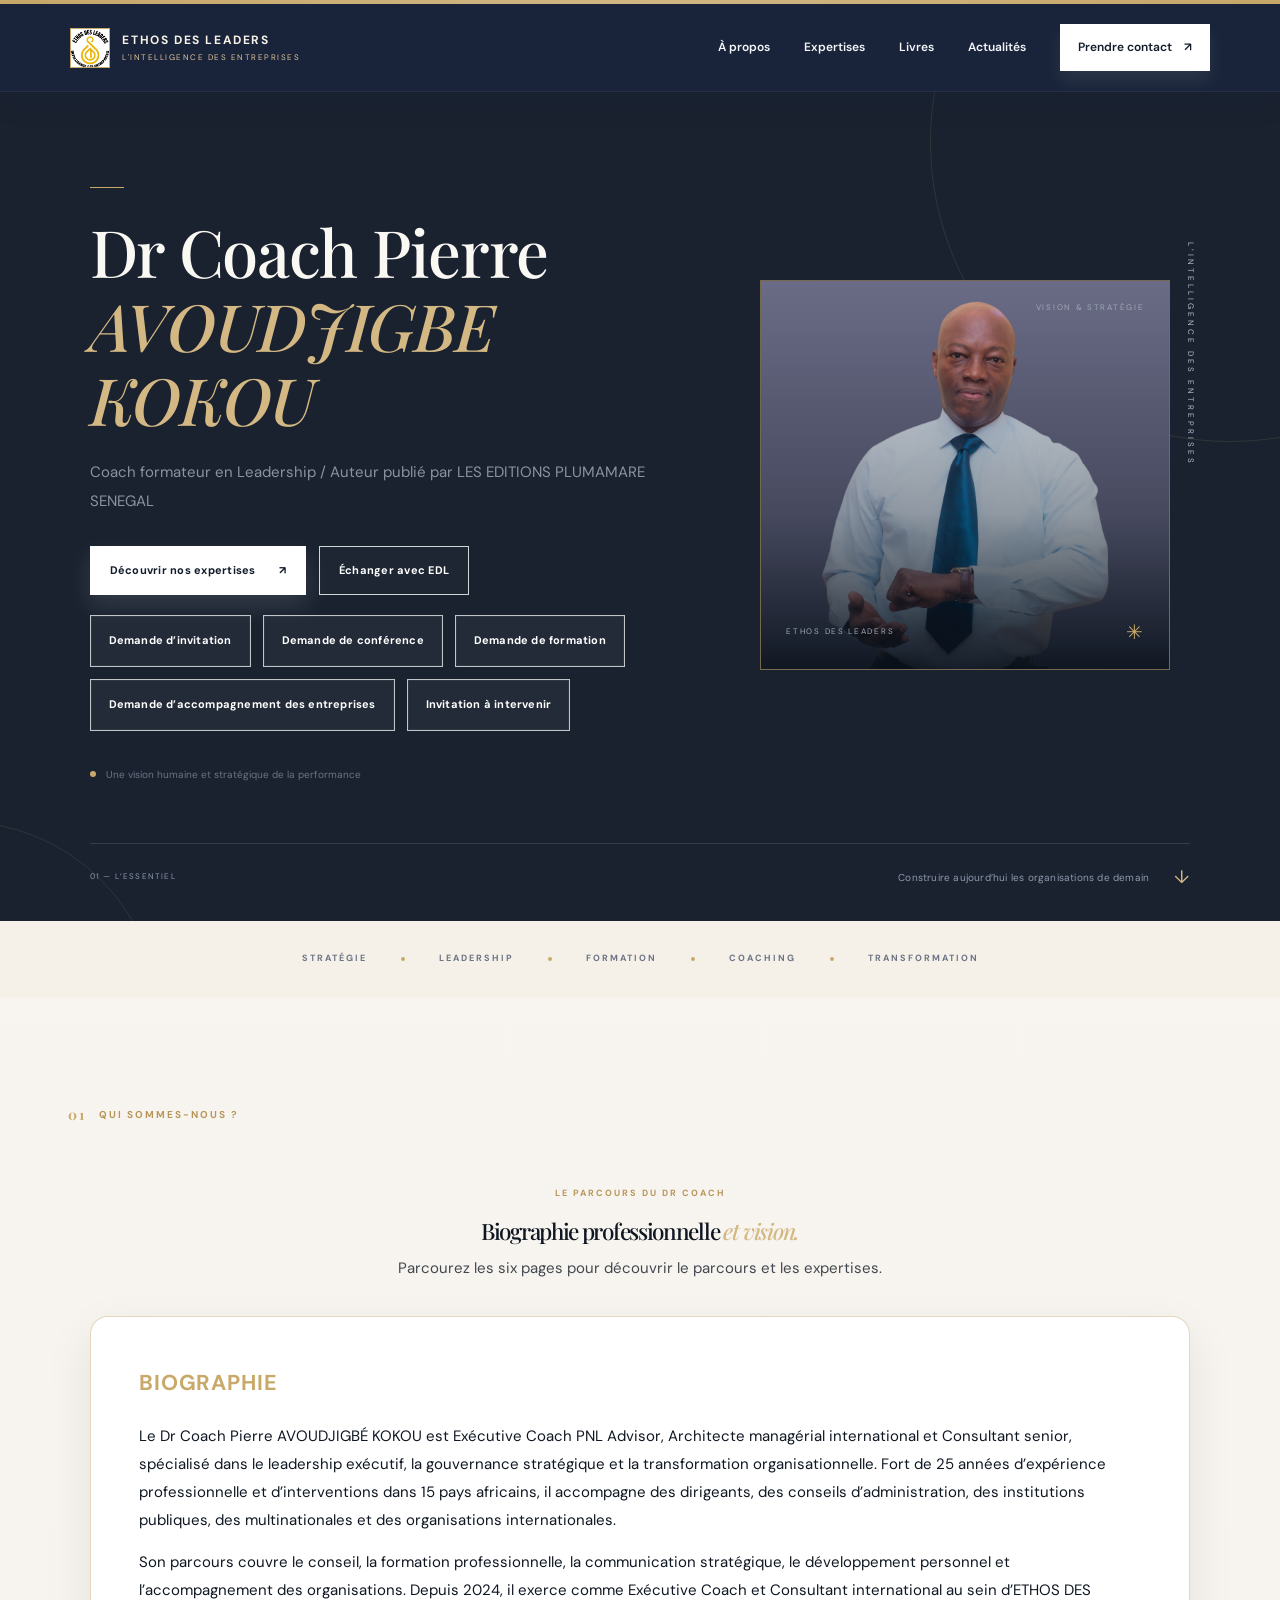
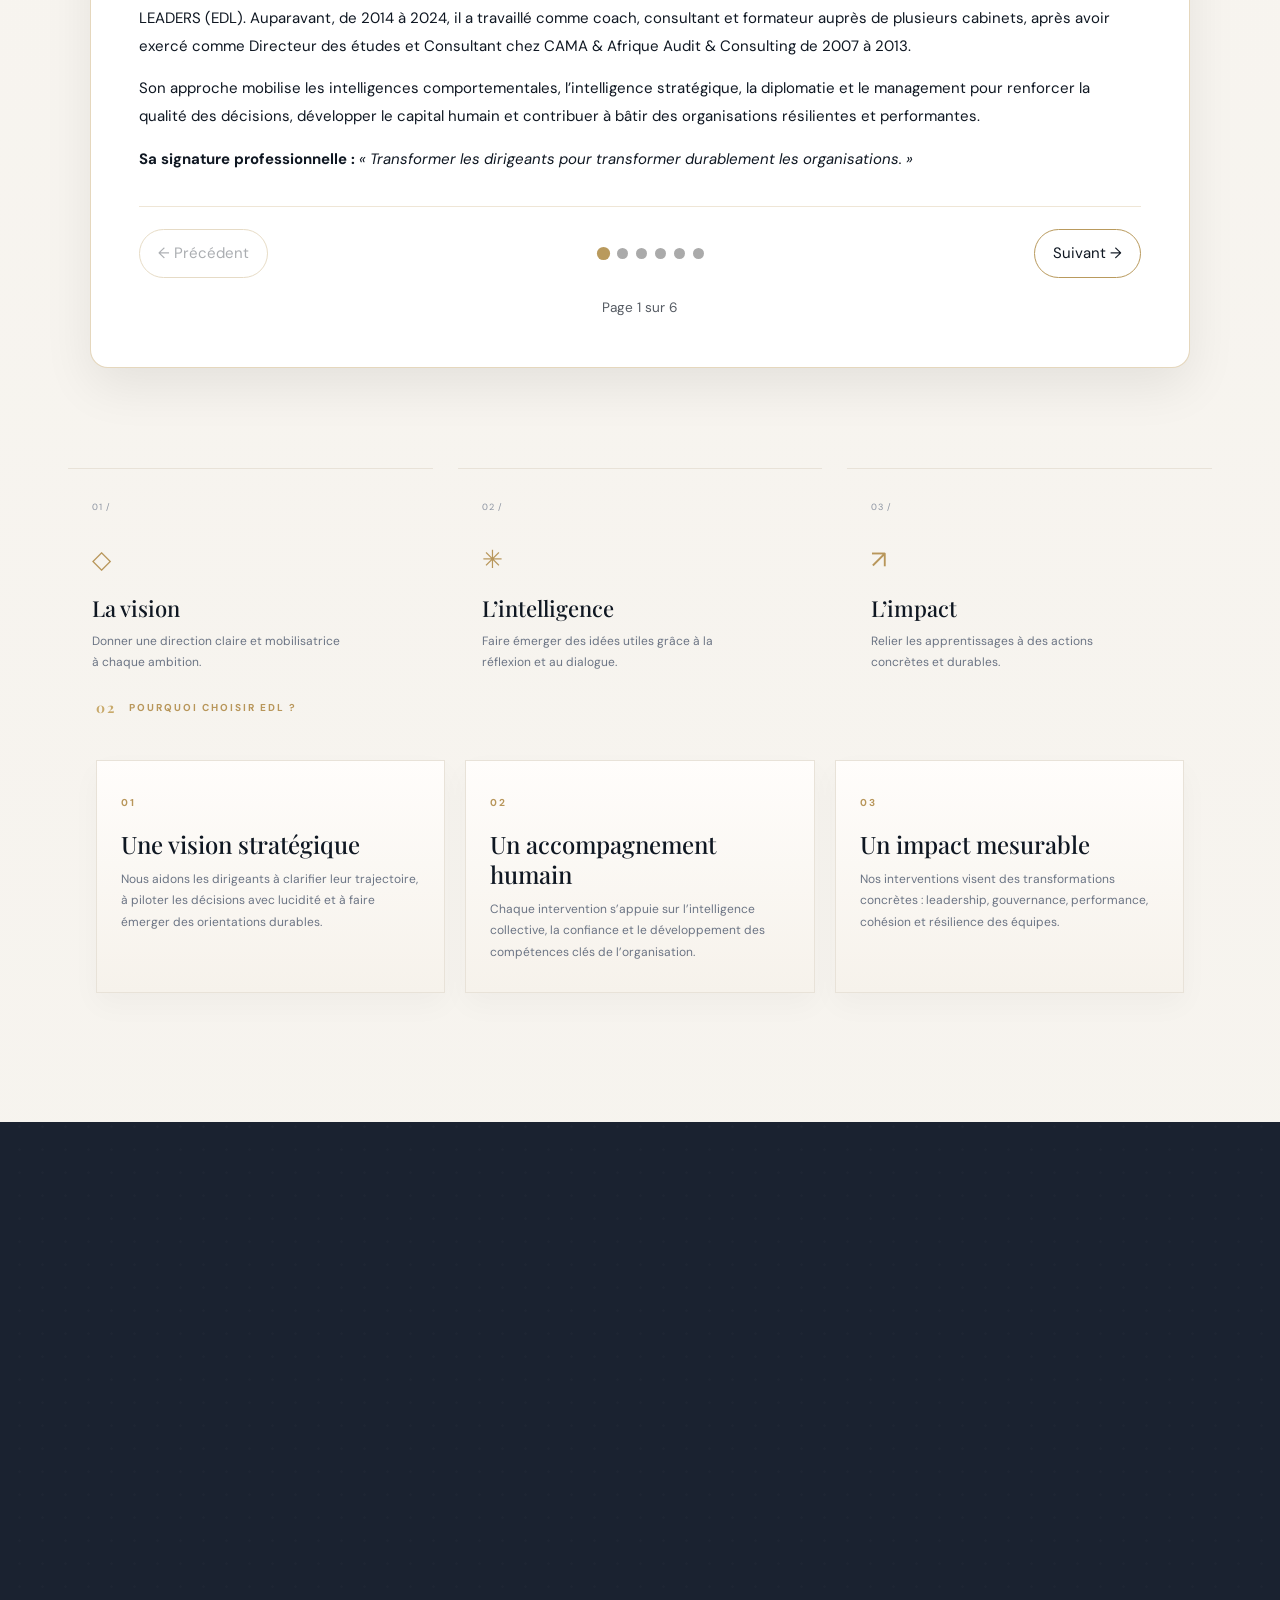
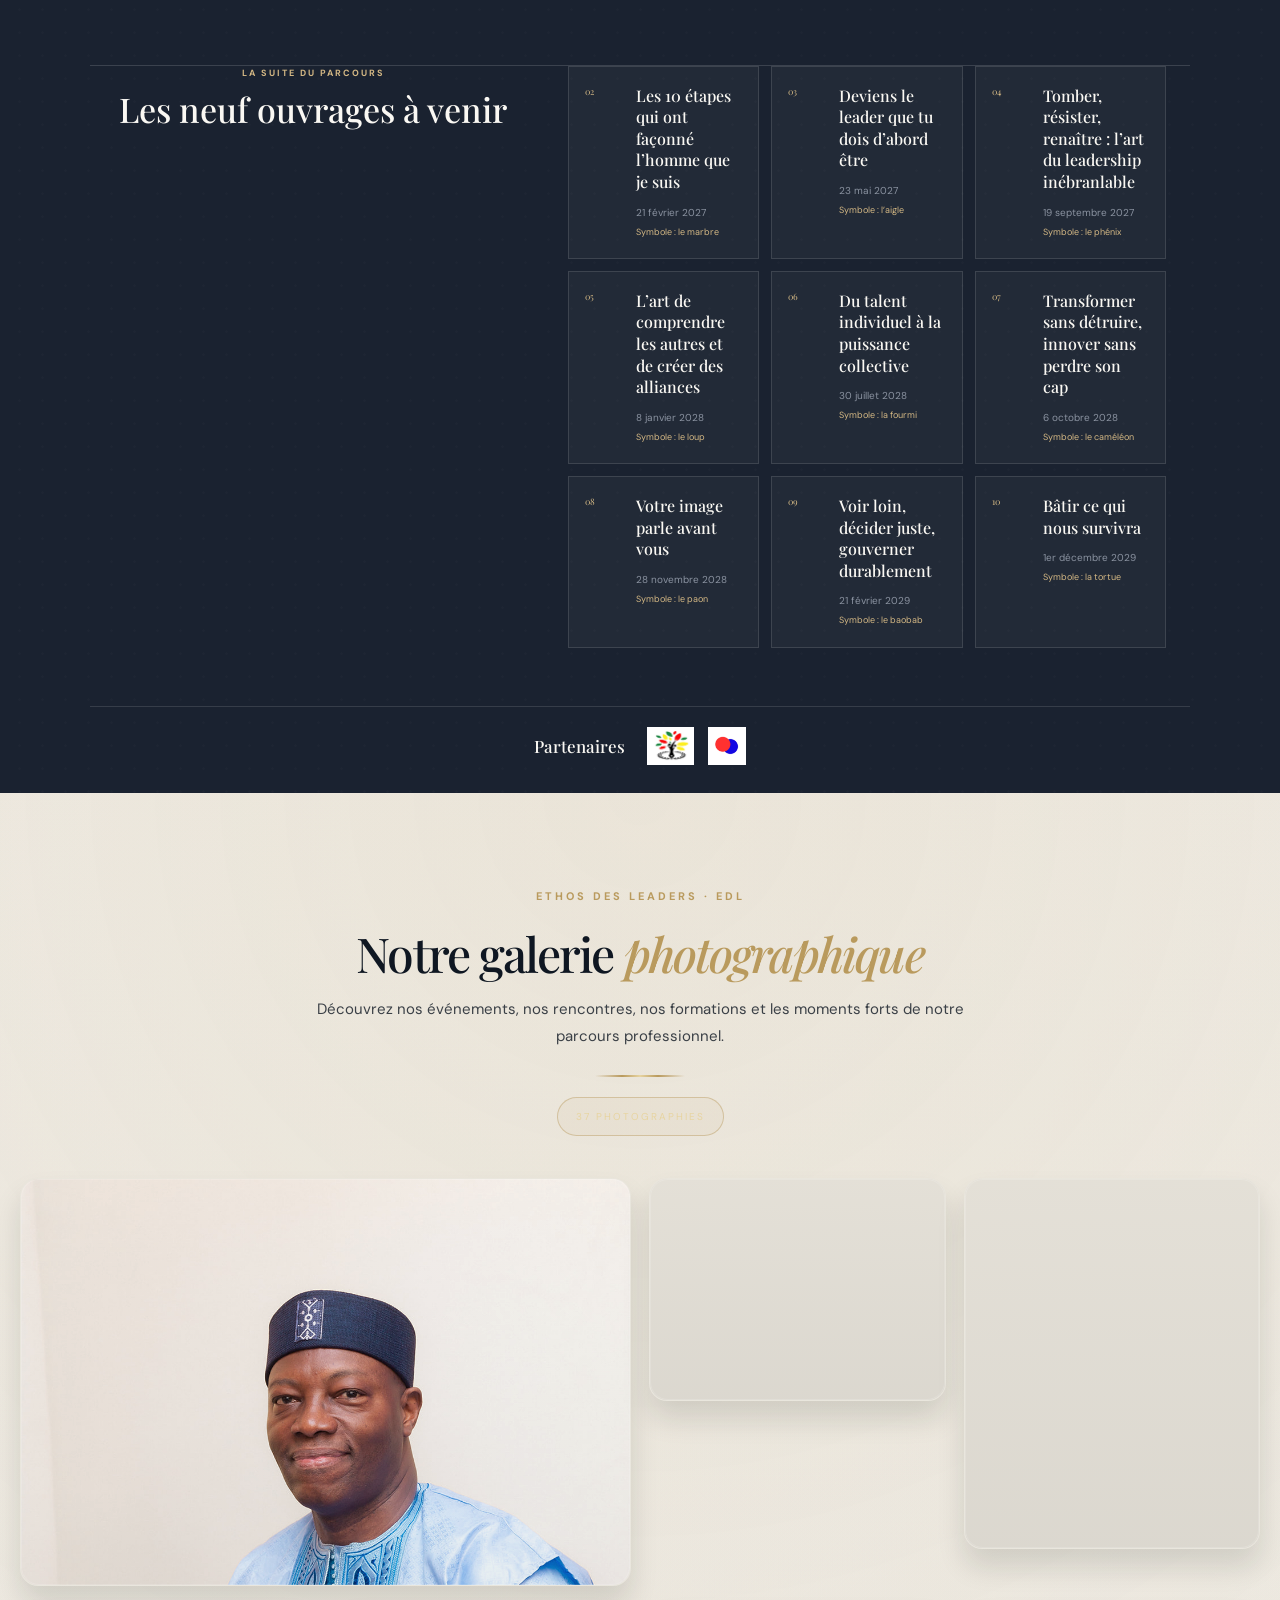
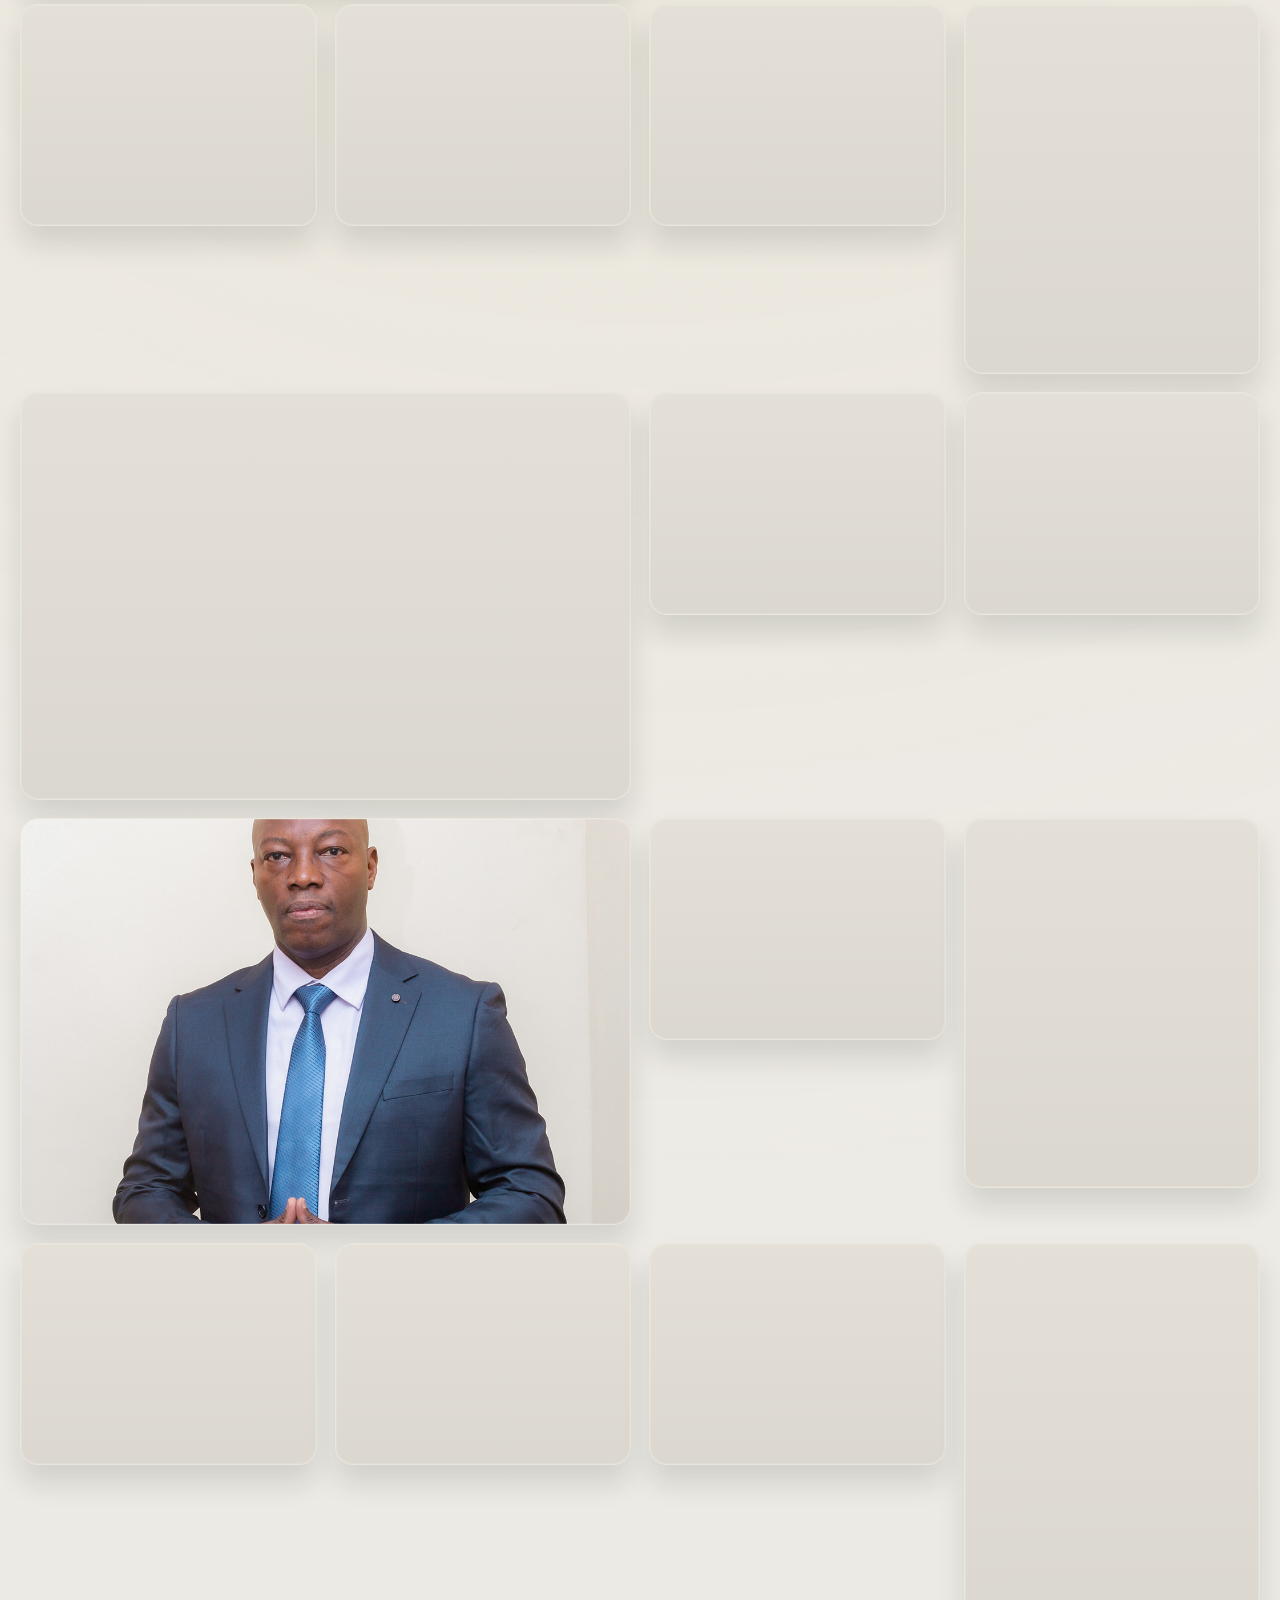
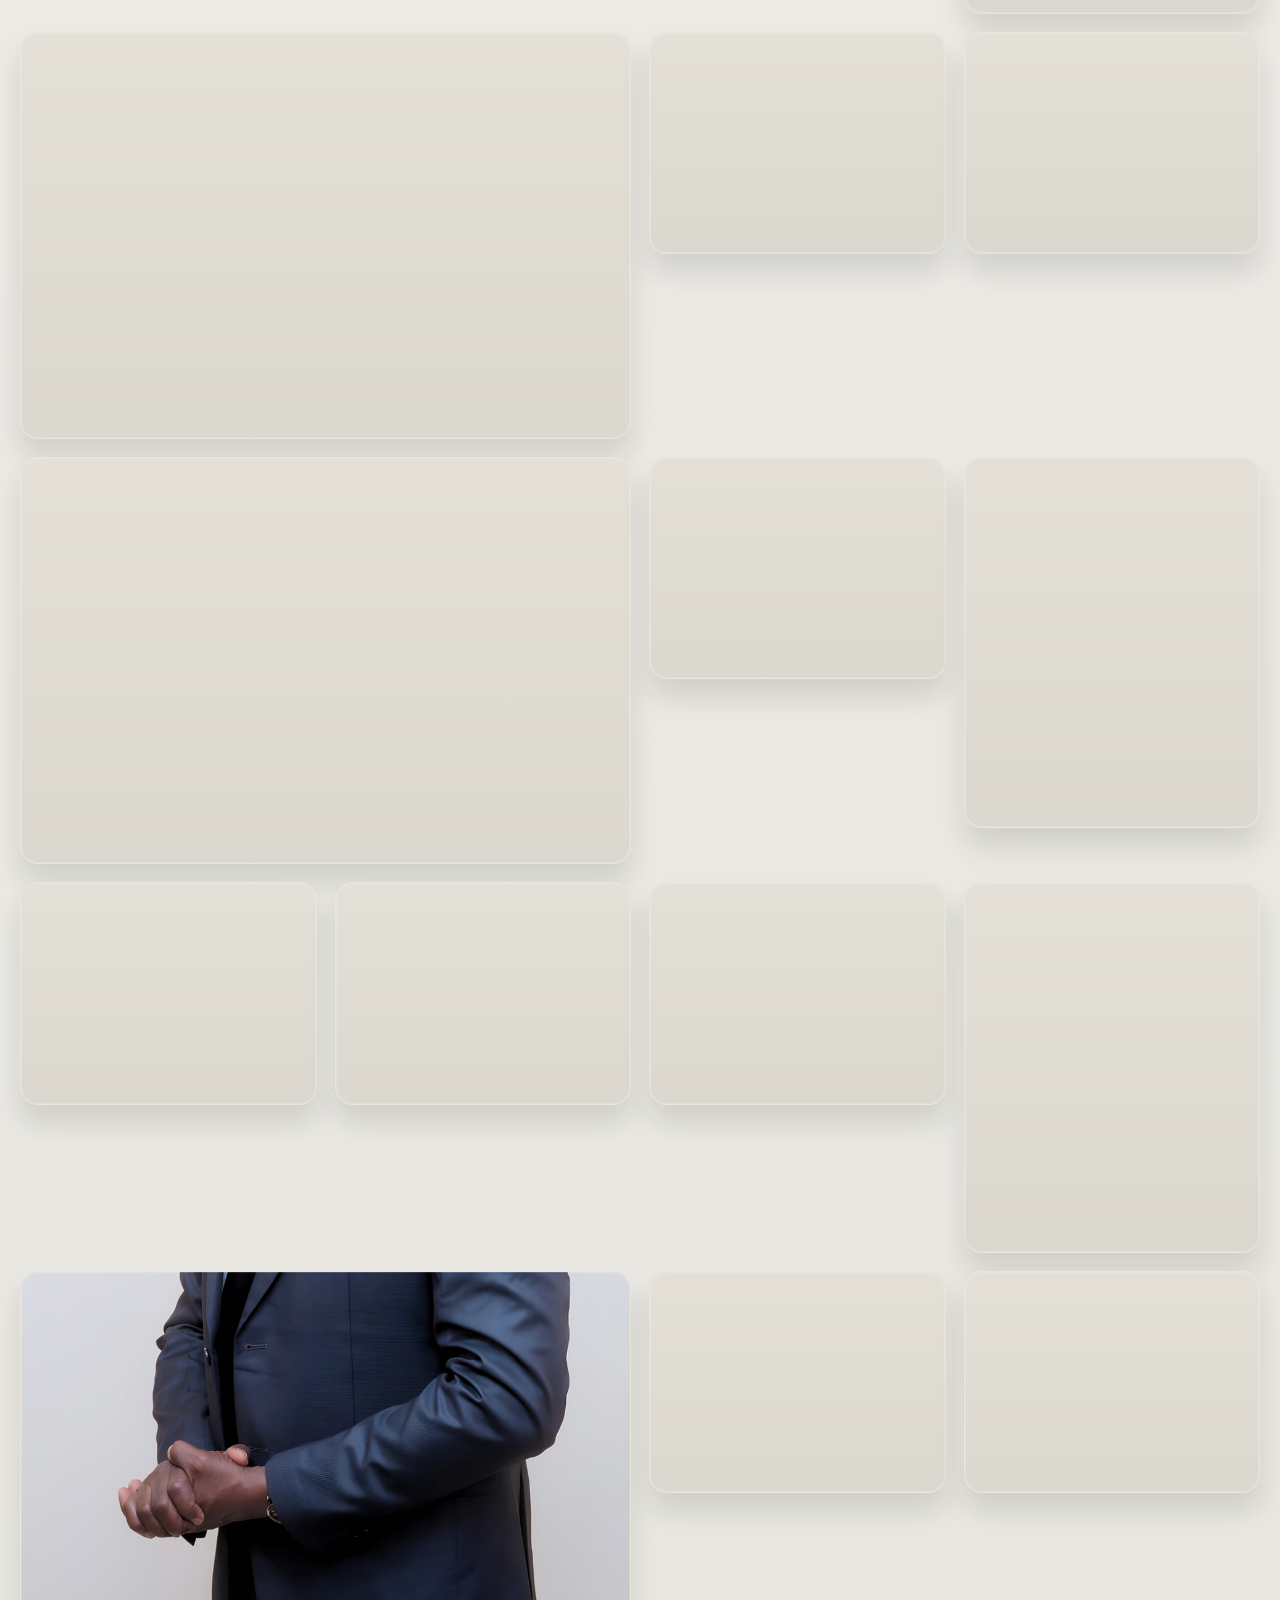
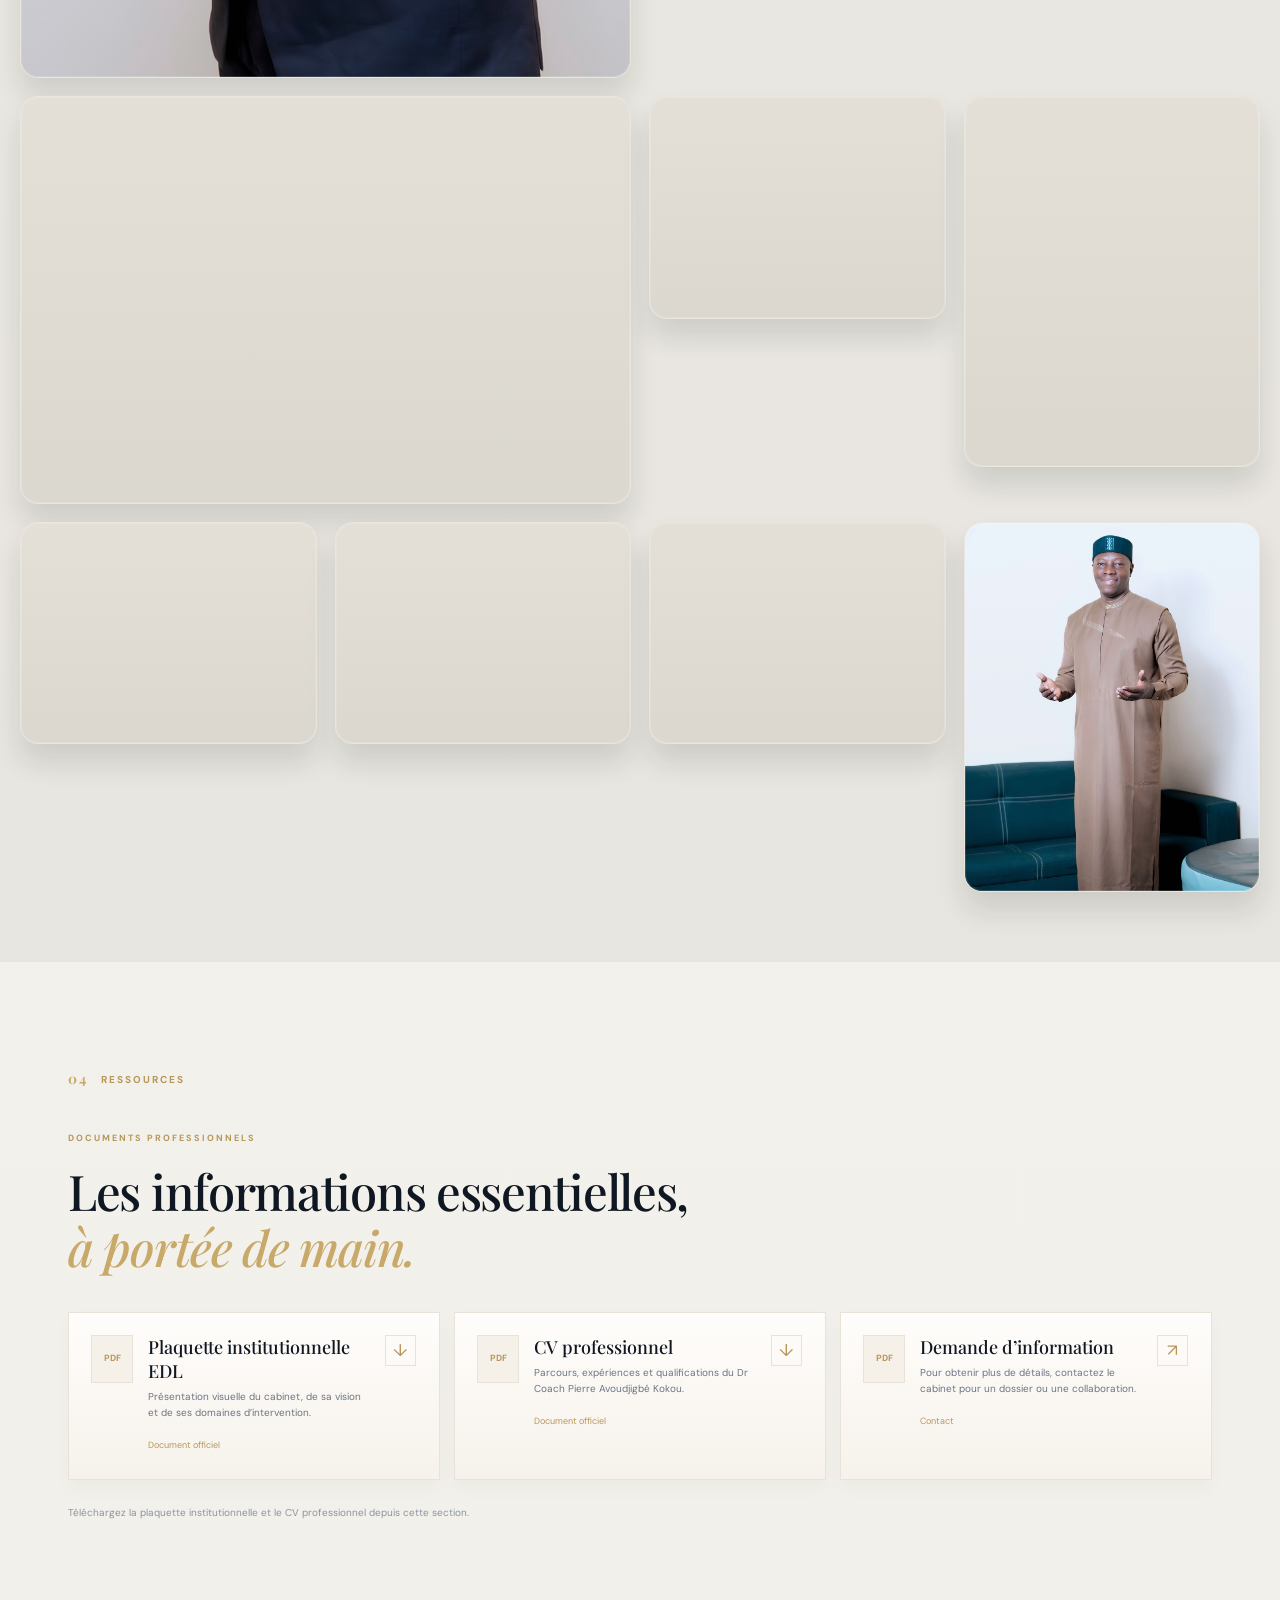
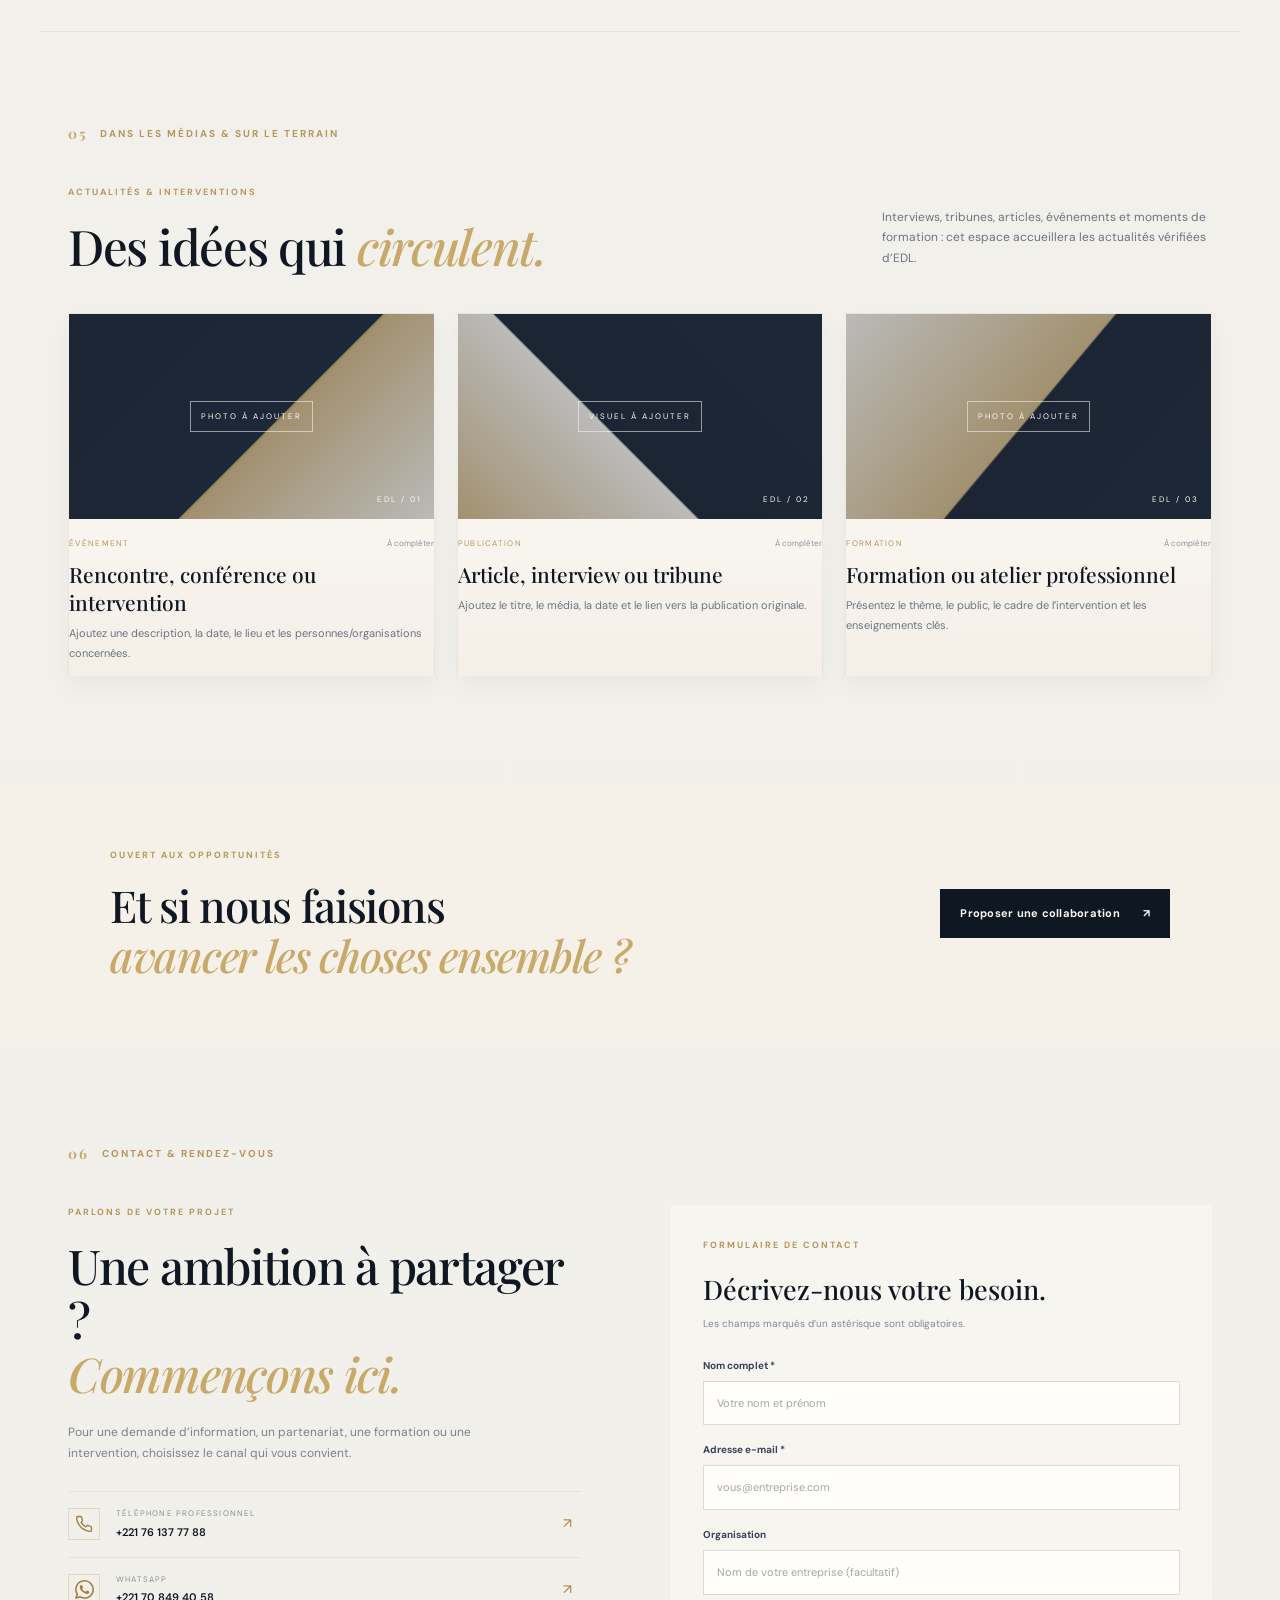
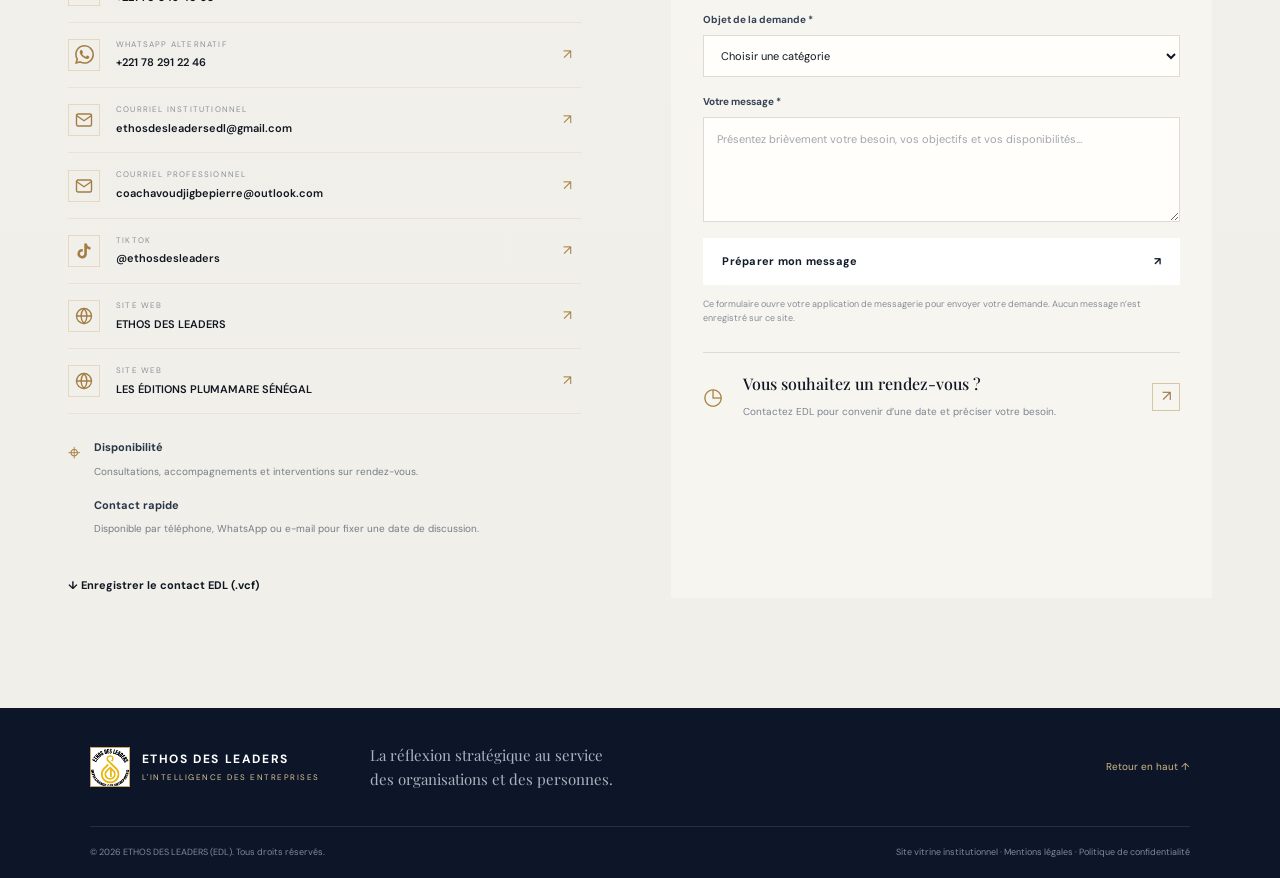
==== commit 749d6be8: "Modifications apportées" ====
--- a/index.html
+++ b/index.html
@@ -70,10 +70,6 @@
       </span>
       <span class="brand-copy"><strong>ETHOS DES LEADERS</strong><small>L'INTELLIGENCE DES ENTREPRISES</small></span>
     </a>
-    <button class="theme-toggle" id="themeToggle" aria-label="Activer le mode sombre" aria-pressed="false" title="Changer de thème">
-      <svg class="icon-sun" width="20" height="20" viewBox="0 0 24 24" fill="none" stroke="currentColor" stroke-width="2" aria-hidden="true"><circle cx="12" cy="12" r="5"/><path d="M12 1v2M12 21v2M4.22 4.22l1.42 1.42M18.36 18.36l1.42 1.42M1 12h2M21 12h2M4.22 19.78l1.42-1.42M18.36 5.64l1.42-1.42"/></svg>
-      <svg class="icon-moon" width="20" height="20" viewBox="0 0 24 24" fill="none" stroke="currentColor" stroke-width="2" aria-hidden="true"><path d="M21 12.79A9 9 0 1 1 11.21 3 7 7 0 0 0 21 12.79z"/></svg>
-    </button>
     <button class="menu-toggle" id="menuToggle" aria-label="Ouvrir le menu" aria-expanded="false"><span></span><span></span><span></span></button>
     <nav class="main-nav" id="mainNav">
       <a href="#apropos">À propos</a><a href="#expertises">Expertises</a><a href="#livres">Livres</a><a href="#actualites">Actualités</a><a href="#contact" class="nav-cta">Prendre contact <span>↗</span></a>
@@ -93,11 +89,11 @@
             <a class="button button-outline" href="#contact">Échanger avec EDL</a>
           </div>
           <div class="request-actions" aria-label="Demandes rapides">
-            <a class="request-chip" href="#contact" data-inquiry="Demande d’invitation">Demande d’invitation</a>
-            <a class="request-chip" href="#contact" data-inquiry="Demande de conférence">Demande de conférence</a>
-            <a class="request-chip" href="#contact" data-inquiry="Demande de formation">Demande de formation</a>
-            <a class="request-chip" href="#contact" data-inquiry="Demande d’accompagnement des entreprises">Demande d’accompagnement des entreprises</a>
-            <a class="request-chip" href="#contact" data-inquiry="Invitation à intervenir lors d’un événement">Invitation à intervenir</a>
+            <a class="request-chip" href="https://docs.google.com/forms/d/e/1FAIpQLSdQUnwGehTKelP16AzAvp7Wf3mt5Ke32zD_y-g08ckw19i90A/viewform" target="_blank" rel="noopener noreferrer">Demande d’invitation</a>
+            <a class="request-chip" href="https://docs.google.com/forms/d/e/1FAIpQLSdQUnwGehTKelP16AzAvp7Wf3mt5Ke32zD_y-g08ckw19i90A/viewform" target="_blank" rel="noopener noreferrer">Demande de conférence</a>
+            <a class="request-chip" href="https://docs.google.com/forms/d/e/1FAIpQLSdQUnwGehTKelP16AzAvp7Wf3mt5Ke32zD_y-g08ckw19i90A/viewform" target="_blank" rel="noopener noreferrer">Demande de formation</a>
+            <a class="request-chip" href="https://docs.google.com/forms/d/e/1FAIpQLSdQUnwGehTKelP16AzAvp7Wf3mt5Ke32zD_y-g08ckw19i90A/viewform" target="_blank" rel="noopener noreferrer">Demande d’accompagnement des entreprises</a>
+            <a class="request-chip" href="https://docs.google.com/forms/d/e/1FAIpQLSdQUnwGehTKelP16AzAvp7Wf3mt5Ke32zD_y-g08ckw19i90A/viewform" target="_blank" rel="noopener noreferrer">Invitation à intervenir</a>
           </div>
           <div class="hero-note"><span class="note-dot"></span> Une vision humaine et stratégique de la performance</div>
         </div>
--- a/style.css
+++ b/style.css
@@ -98,11 +98,8 @@
 @media(prefers-reduced-motion:reduce){*,*:before,*:after{scroll-behavior:auto!important;transition:none!important;animation:none!important}.reveal{opacity:1;transform:none}}
 @media(max-width:1000px){.main-nav{gap:18px}.hero-grid{gap:35px}.about-layout{gap:55px}.expertise-grid{grid-template-columns:repeat(2,1fr)}.expertise-card{min-height:255px}.approach-grid{grid-template-columns:1fr}.book-layout{gap:55px}.contact-layout{gap:45px}.resource-card{grid-template-columns:38px 1fr 28px;padding:16px;gap:10px}.resource-icon{width:38px}}
 @media(max-width:640px){.approach-section{padding:0 23px 12px}.approach-grid{grid-template-columns:1fr;gap:14px}.approach-card{padding:22px 18px}.approach-card h3{font-size:22px}}
-@media(max-width:760px){.site-header{height:74px;padding:0 20px}.brand-mark{width:35px;height:35px}.brand-copy strong{font-size:10px}.brand-copy small{font-size:7px;letter-spacing:1px}.menu-toggle{display:flex;flex-direction:column;gap:5px;border:0;background:transparent;padding:10px;cursor:pointer}.menu-toggle span{width:22px;height:1px;background:var(--navy);display:block;transition:transform .2s}.menu-toggle[aria-expanded=true] span:first-child{transform:translateY(6px) rotate(45deg)}.menu-toggle[aria-expanded=true] span:nth-child(2){opacity:0}.menu-toggle[aria-expanded=true] span:last-child{transform:translateY(-6px) rotate(-45deg)}.main-nav{display:none;position:absolute;top:73px;left:0;right:0;padding:15px 22px 23px;background:#fffefa;border-bottom:1px solid var(--line);flex-direction:column;align-items:stretch;gap:0;box-shadow:0 15px 20px #101c320c}.main-nav.open{display:flex}.main-nav>a{padding:13px 0;border-bottom:1px solid #eeeae2}.main-nav .nav-cta{margin-top:10px;text-align:center;padding:12px}.hero{padding:65px 23px 22px}.hero-grid{grid-template-columns:1fr;gap:48px}.hero h1{font-size:clamp(42px,10vw,60px)}.hero-intro{font-size:13px}.hero-visual{justify-self:center;max-width:410px;padding:0 10px 25px}.visual-frame{height:330px}.monogram{margin:55px 0 20px;font-size:100px}.visual-caption{right:-1px;top:35px}.floating-tag{display:none}.hero-footer{margin-top:48px;gap:10px}.hero-footer span:first-child{display:none}.hero-footer span:nth-child(2){font-size:9px}.trust-strip{height:auto;gap:13px 18px;padding:22px 16px;font-size:8px}.trust-strip i{width:3px;height:3px}.section{padding:72px 23px}.section-kicker{margin-bottom:29px}.about-layout{grid-template-columns:1fr;gap:27px}.about-layout h2,.section-heading h2{font-size:38px}.about-copy .lead{font-size:18px}.principles{grid-template-columns:1fr;gap:16px;margin-top:45px}.principle{display:grid;grid-template-columns:50px 1fr;column-gap:10px;padding:20px 5px}.principle-num{grid-column:1;grid-row:1/4}.principle-icon{grid-column:2;margin:0 0 6px}.principle h3{grid-column:2;margin-bottom:4px}.principle p{grid-column:2;margin-bottom:0}.vision-band{padding:70px 24px;min-height:280px}.band-decoration{font-size:150px;top:-40px;left:-8px}.band-content h2{font-size:32px}.band-index{right:20px;bottom:14px}.split-heading{display:block;margin-bottom:30px}.heading-aside{margin-top:20px}.expertise-grid{grid-template-columns:1fr}.expertise-card{min-height:230px;padding:23px}.expertise-card h3{margin-top:25px}.book-section{padding:70px 23px 0}.book-layout{grid-template-columns:1fr;gap:40px;padding-bottom:65px}.book-art{min-height:365px}.book-cover{width:225px;height:335px}.book-shadow{width:205px;height:320px}.book-title{font-size:23px}.book-copy h2{font-size:42px}.upcoming{grid-template-columns:1fr;gap:22px;padding:30px 0}.upcoming-grid{grid-template-columns:repeat(2,1fr);gap:0 15px}.resource-grid{grid-template-columns:1fr}.resource-card{padding:19px;grid-template-columns:42px 1fr 32px}.resource-icon{width:42px}.credential-strip{grid-template-columns:1fr}.credential-strip>div+div{border-left:0;border-top:1px solid var(--line);padding-left:15px}.news-grid{grid-template-columns:1fr;gap:32px}.news-image{height:220px}.partnership-band{padding:50px 23px}.partnership-inner{align-items:flex-start;flex-direction:column;gap:25px}.partnership-inner h2{font-size:35px}.contact-layout{grid-template-columns:1fr;gap:45px}.contact-form-wrap{padding:26px 20px}.form-heading h3{font-size:25px}.contact-method strong{font-size:10px}.footer-main{align-items:flex-start;flex-direction:column;gap:20px}.back-top{margin-left:0}.footer-bottom{flex-direction:column;gap:5px}.footer-bottom span{font-size:8px}}
+@media(max-width:760px){.site-header{height:74px;padding:0 20px}.brand-mark{width:35px;height:35px}.brand-copy strong{font-size:10px}.brand-copy small{font-size:7px;letter-spacing:1px}.menu-toggle{display:flex;flex-direction:column;gap:5px;border:0;background:transparent;padding:10px;cursor:pointer}.menu-toggle span{width:22px;height:1px;background:var(--navy);display:block;transition:transform .2s}.menu-toggle[aria-expanded=true] span:first-child{transform:translateY(6px) rotate(45deg)}.menu-toggle[aria-expanded=true] span:nth-child(2){opacity:0}.menu-toggle[aria-expanded=true] span:last-child{transform:translateY(-6px) rotate(-45deg)}.main-nav{display:none;position:absolute;top:73px;left:0;right:0;padding:15px 22px 23px;background:#172336;border-bottom:1px solid var(--line);flex-direction:column;align-items:stretch;gap:0;box-shadow:0 15px 20px #101c322c}.main-nav.open{display:flex}.main-nav>a{padding:13px 0;border-bottom:1px solid rgba(255,255,255,.12);color:#f5f1e9}.main-nav .nav-cta{margin-top:10px;text-align:center;padding:12px}.hero{padding:65px 23px 22px}.hero-grid{grid-template-columns:1fr;gap:48px}.hero h1{font-size:clamp(42px,10vw,60px)}.hero-intro{font-size:13px}.hero-visual{justify-self:center;max-width:410px;padding:0 10px 25px}.visual-frame{height:330px}.monogram{margin:55px 0 20px;font-size:100px}.visual-caption{right:-1px;top:35px}.floating-tag{display:none}.hero-footer{margin-top:48px;gap:10px}.hero-footer span:first-child{display:none}.hero-footer span:nth-child(2){font-size:9px}.trust-strip{height:auto;gap:13px 18px;padding:22px 16px;font-size:8px}.trust-strip i{width:3px;height:3px}.section{padding:72px 23px}.section-kicker{margin-bottom:29px}.about-layout{grid-template-columns:1fr;gap:27px}.about-layout h2,.section-heading h2{font-size:38px}.about-copy .lead{font-size:18px}.principles{grid-template-columns:1fr;gap:16px;margin-top:45px}.principle{display:grid;grid-template-columns:50px 1fr;column-gap:10px;padding:20px 5px}.principle-num{grid-column:1;grid-row:1/4}.principle-icon{grid-column:2;margin:0 0 6px}.principle h3{grid-column:2;margin-bottom:4px}.principle p{grid-column:2;margin-bottom:0}.vision-band{padding:70px 24px;min-height:280px}.band-decoration{font-size:150px;top:-40px;left:-8px}.band-content h2{font-size:32px}.band-index{right:20px;bottom:14px}.split-heading{display:block;margin-bottom:30px}.heading-aside{margin-top:20px}.expertise-grid{grid-template-columns:1fr}.expertise-card{min-height:230px;padding:23px}.expertise-card h3{margin-top:25px}.book-section{padding:70px 23px 0}.book-layout{grid-template-columns:1fr;gap:40px;padding-bottom:65px}.book-art{min-height:365px}.book-cover{width:225px;height:335px}.book-shadow{width:205px;height:320px}.book-title{font-size:23px}.book-copy h2{font-size:42px}.upcoming{grid-template-columns:1fr;gap:22px;padding:30px 0}.upcoming-grid{grid-template-columns:repeat(2,1fr);gap:0 15px}.resource-grid{grid-template-columns:1fr}.resource-card{padding:19px;grid-template-columns:42px 1fr 32px}.resource-icon{width:42px}.credential-strip{grid-template-columns:1fr}.credential-strip>div+div{border-left:0;border-top:1px solid var(--line);padding-left:15px}.news-grid{grid-template-columns:1fr;gap:32px}.news-image{height:220px}.partnership-band{padding:50px 23px}.partnership-inner{align-items:flex-start;flex-direction:column;gap:25px}.partnership-inner h2{font-size:35px}.contact-layout{grid-template-columns:1fr;gap:45px}.contact-form-wrap{padding:26px 20px}.form-heading h3{font-size:25px}.contact-method strong{font-size:10px}.footer-main{align-items:flex-start;flex-direction:column;gap:20px}.back-top{margin-left:0}.footer-bottom{flex-direction:column;gap:5px}.footer-bottom span{font-size:8px}}
 @media(max-width:380px){.brand-copy strong{font-size:9px;letter-spacing:1px}.brand-copy small{font-size:6px}.hero-actions .button{width:100%;justify-content:space-between}.contact-form-wrap{padding:22px 15px}.book-cover{width:205px;height:315px}.book-shadow{width:190px;height:300px}.upcoming-grid p{font-size:9px}}
-
-/* Theme toggle button */
-.theme-toggle{display:flex;align-items:center;justify-content:center;width:42px;height:42px;border:1px solid var(--line);background:var(--paper);color:var(--navy);border-radius:50%;cursor:pointer;transition:background .2s,border-color .2s,transform .2s;margin-right:12px}.theme-toggle:hover{background:var(--ivory);border-color:var(--gold);transform:scale(1.05)}.theme-toggle:focus-visible{outline:2px solid var(--gold);outline-offset:2px}.theme-toggle .icon-sun{display:none}.theme-toggle .icon-moon{display:block}[data-theme="dark"] .theme-toggle .icon-sun{display:block}[data-theme="dark"] .theme-toggle .icon-moon{display:none}
 
 /* Dark mode specific fixes */
 [data-theme="dark"] .site-header{background:rgba(16,28,50,.96);border-bottom-color:rgba(255,255,255,.07)}
